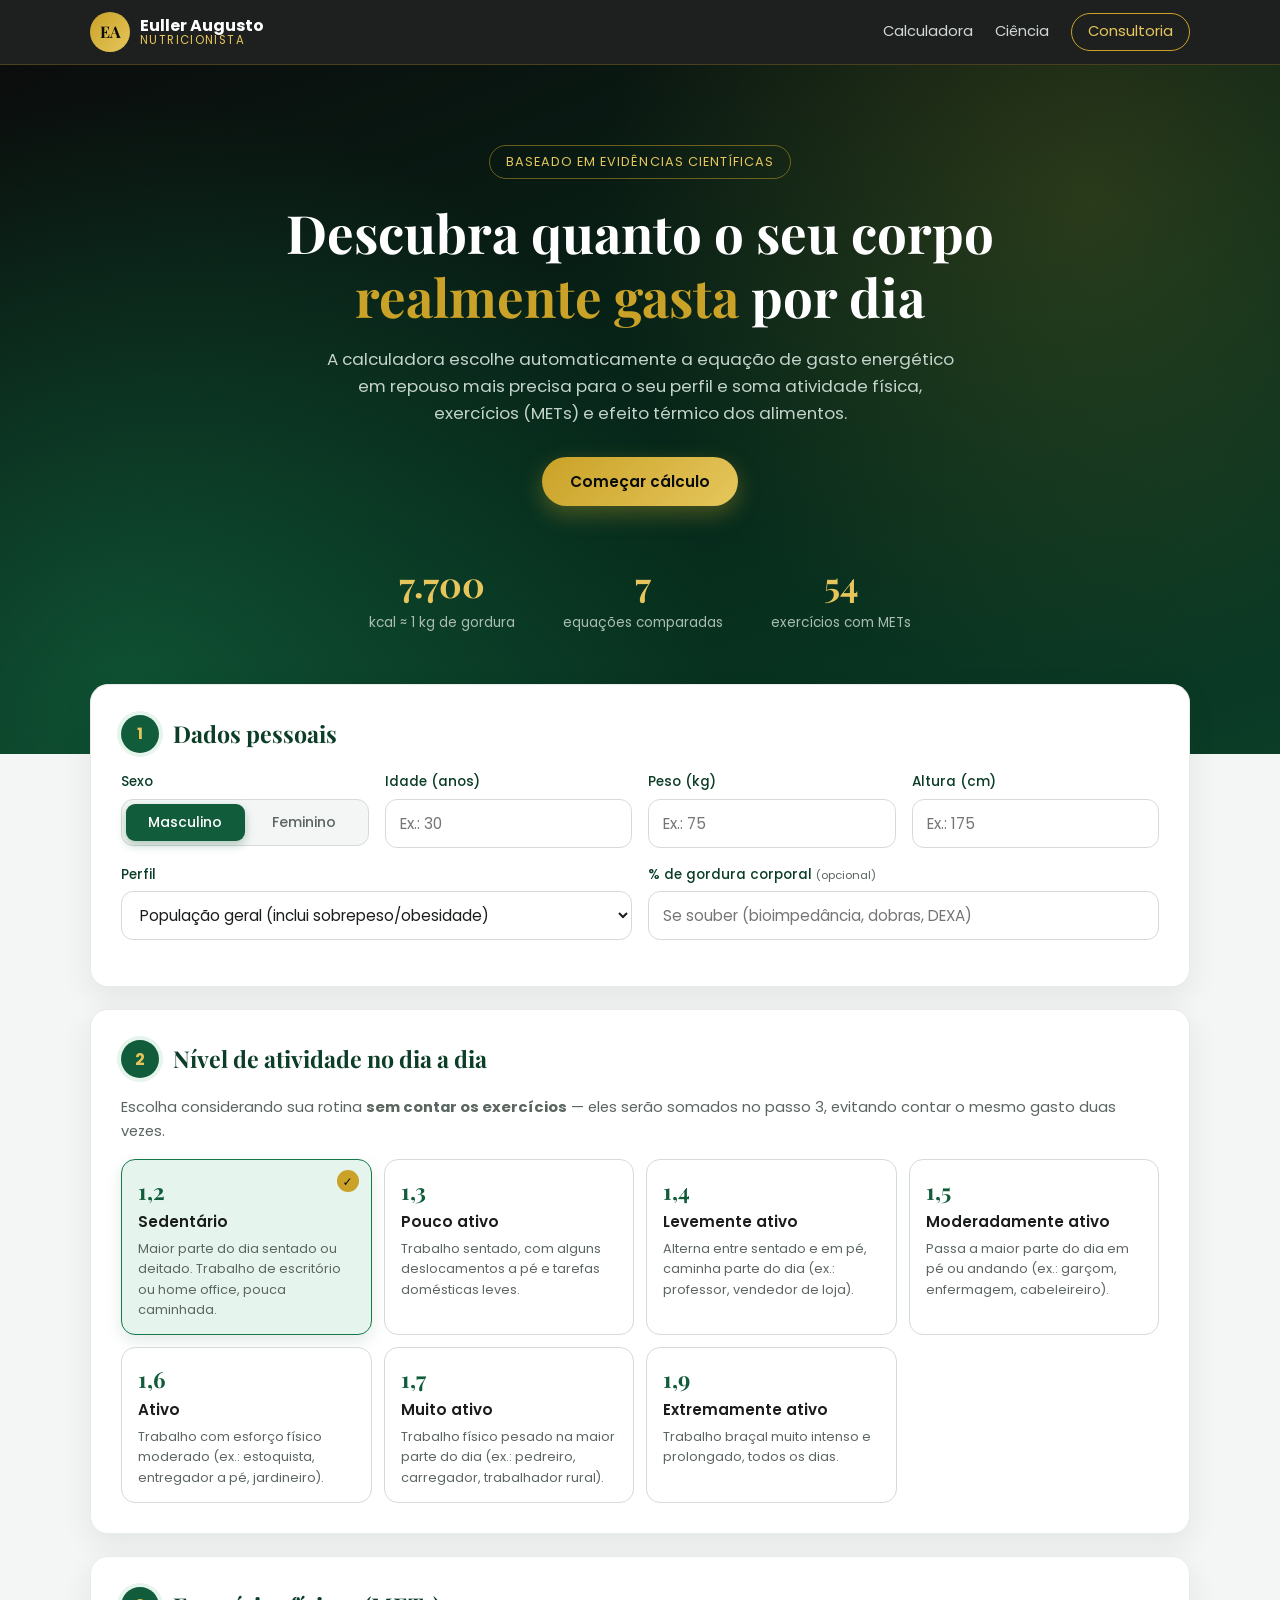
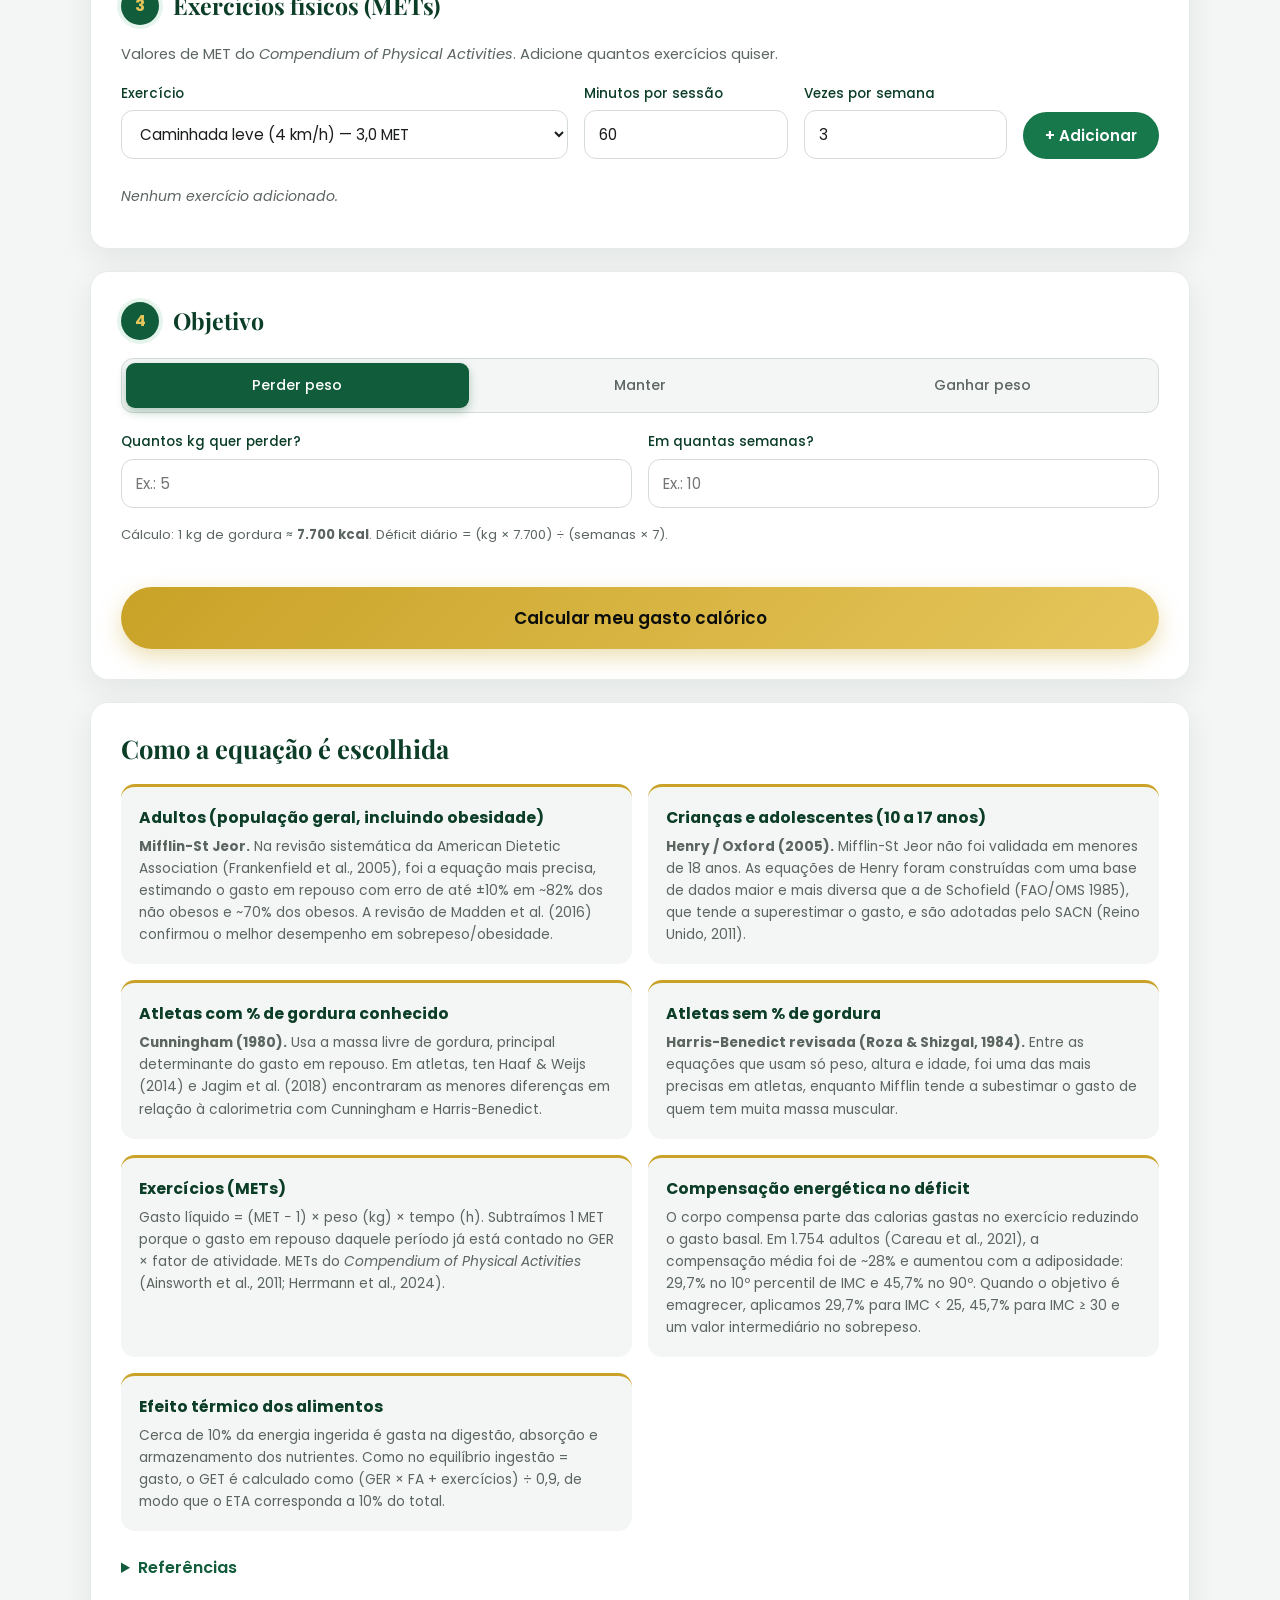
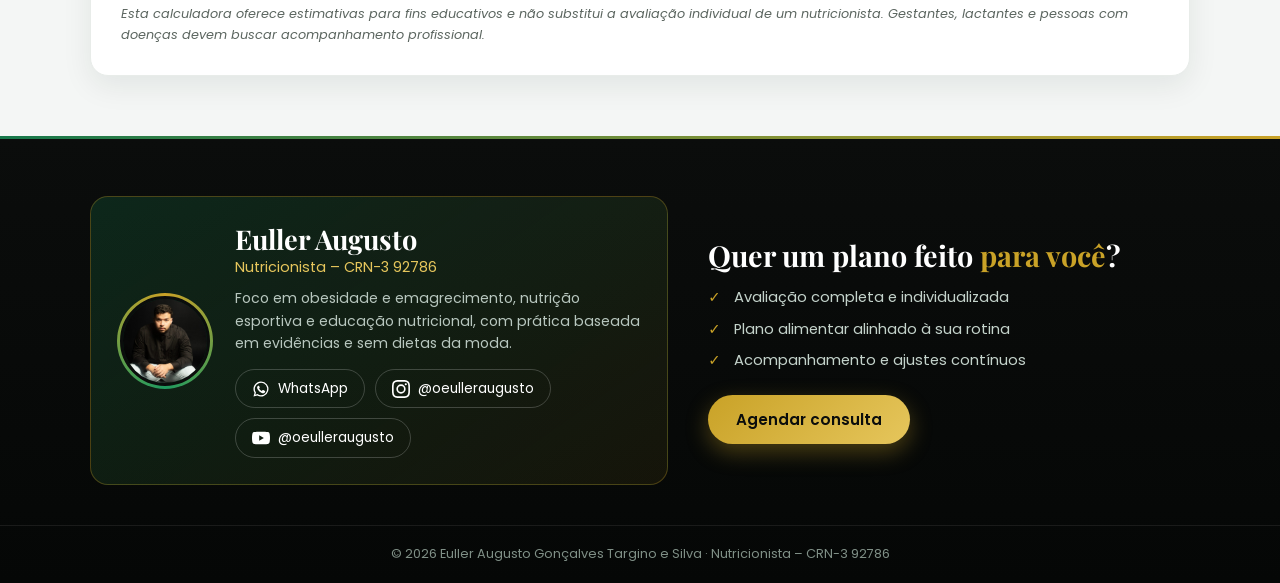
==== index.html @ 999ae3d1 "first commit" ====
<!DOCTYPE html>
<html lang="pt-BR">
<head>
  <meta charset="UTF-8">
  <meta name="viewport" content="width=device-width, initial-scale=1.0">
  <title>Calculadora de Gasto Calórico | Euller Augusto Nutricionista</title>
  <meta name="description" content="Calcule seu gasto energético com as equações mais indicadas pela ciência para o seu perfil. Por Euller Augusto, nutricionista.">
  <link rel="preconnect" href="https://fonts.googleapis.com">
  <link rel="preconnect" href="https://fonts.gstatic.com" crossorigin>
  <link href="https://fonts.googleapis.com/css2?family=Playfair+Display:wght@600;700&family=Poppins:wght@300;400;500;600;700&display=swap" rel="stylesheet">
  <link rel="stylesheet" href="style.css">
</head>
<body>

  <!-- ===== CABEÇALHO ===== -->
  <header class="topbar">
    <div class="container topbar-inner">
      <a href="#" class="brand">
        <span class="brand-mark">EA</span>
        <span class="brand-text">
          <strong data-pro="nome">Euller Augusto</strong>
          <small>Nutricionista</small>
        </span>
      </a>
      <nav class="nav">
        <a href="#calculadora">Calculadora</a>
        <a href="#ciencia">Ciência</a>
        <a href="#contato" class="nav-cta">Consultoria</a>
      </nav>
    </div>
  </header>

  <!-- ===== HERO ===== -->
  <section class="hero">
    <div class="container hero-inner">
      <span class="pill">Baseado em evidências científicas</span>
      <h1>Descubra quanto o seu corpo <span class="gold">realmente gasta</span> por dia</h1>
      <p>A calculadora escolhe automaticamente a equação de gasto energético em repouso mais precisa para o seu perfil e soma atividade física, exercícios (METs) e efeito térmico dos alimentos.</p>
      <a href="#calculadora" class="btn btn-gold">Começar cálculo</a>
      <div class="hero-stats">
        <div><strong class="count" data-to="7700">0</strong><span>kcal ≈ 1 kg de gordura</span></div>
        <div><strong class="count" data-to="6">0</strong><span>equações comparadas</span></div>
        <div><strong class="count" data-to="45">0</strong><span>exercícios com METs</span></div>
      </div>
    </div>
  </section>

  <main id="calculadora" class="container">

    <!-- ===== PASSO 1: DADOS ===== -->
    <section class="card step">
      <div class="step-head"><span class="step-num">1</span><h2>Dados pessoais</h2></div>
      <div class="grid grid-4">
        <div class="field">
          <label>Sexo</label>
          <div class="toggle" id="sexo">
            <button type="button" data-val="M" class="active">Masculino</button>
            <button type="button" data-val="F">Feminino</button>
          </div>
        </div>
        <div class="field">
          <label for="idade">Idade (anos)</label>
          <input type="number" id="idade" min="10" max="100" placeholder="Ex.: 30">
        </div>
        <div class="field">
          <label for="peso">Peso (kg)</label>
          <input type="number" id="peso" min="25" max="300" step="0.1" placeholder="Ex.: 75">
        </div>
        <div class="field">
          <label for="altura">Altura (cm)</label>
          <input type="number" id="altura" min="120" max="230" placeholder="Ex.: 175">
        </div>
      </div>
      <div class="grid grid-2">
        <div class="field">
          <label for="perfil">Perfil</label>
          <select id="perfil">
            <option value="geral">População geral (inclui sobrepeso/obesidade)</option>
            <option value="atleta">Atleta ou treino intenso regular (≥ 5x/semana)</option>
          </select>
        </div>
        <div class="field">
          <label for="gordura">% de gordura corporal <small>(opcional)</small></label>
          <input type="number" id="gordura" min="3" max="60" step="0.1" placeholder="Se souber (bioimpedância, dobras, DEXA)">
        </div>
      </div>
    </section>

    <!-- ===== PASSO 2: NÍVEL DE ATIVIDADE ===== -->
    <section class="card step">
      <div class="step-head"><span class="step-num">2</span><h2>Nível de atividade no dia a dia</h2></div>
      <p class="hint">Escolha considerando sua rotina <strong>sem contar os exercícios</strong> — eles serão somados no passo 3, evitando contar o mesmo gasto duas vezes.</p>
      <div class="fa-list" id="faList"></div>
    </section>

    <!-- ===== PASSO 3: EXERCÍCIOS ===== -->
    <section class="card step">
      <div class="step-head"><span class="step-num">3</span><h2>Exercícios físicos (METs)</h2></div>
      <p class="hint">Valores de MET do <em>Compendium of Physical Activities</em>. Adicione quantos exercícios quiser.</p>
      <div class="grid grid-ex">
        <div class="field">
          <label for="exercicio">Exercício</label>
          <select id="exercicio"></select>
        </div>
        <div class="field">
          <label for="minutos">Minutos por sessão</label>
          <input type="number" id="minutos" min="1" max="600" value="60">
        </div>
        <div class="field">
          <label for="frequencia">Vezes por semana</label>
          <input type="number" id="frequencia" min="1" max="14" value="3">
        </div>
        <div class="field field-btn">
          <button type="button" class="btn btn-green" id="addEx">+ Adicionar</button>
        </div>
      </div>
      <ul class="ex-list" id="exList"><li class="empty">Nenhum exercício adicionado.</li></ul>
    </section>

    <!-- ===== PASSO 4: OBJETIVO ===== -->
    <section class="card step">
      <div class="step-head"><span class="step-num">4</span><h2>Objetivo</h2></div>
      <div class="toggle toggle-wide" id="objetivo">
        <button type="button" data-val="perder" class="active">Perder peso</button>
        <button type="button" data-val="manter">Manter</button>
        <button type="button" data-val="ganhar">Ganhar peso</button>
      </div>
      <div class="grid grid-2" id="metaFields">
        <div class="field">
          <label for="kgMeta" id="kgMetaLabel">Quantos kg quer perder?</label>
          <input type="number" id="kgMeta" min="0.5" max="100" step="0.5" placeholder="Ex.: 5">
        </div>
        <div class="field">
          <label for="semanas">Em quantas semanas?</label>
          <input type="number" id="semanas" min="1" max="104" placeholder="Ex.: 10">
        </div>
      </div>
      <p class="hint small">Cálculo: 1 kg de gordura ≈ <strong>7.700 kcal</strong>. Déficit diário = (kg × 7.700) ÷ (semanas × 7).</p>
      <p class="error" id="erro"></p>
      <button type="button" class="btn btn-gold btn-big" id="calcular">Calcular meu gasto calórico</button>
    </section>

    <!-- ===== RESULTADOS ===== -->
    <section class="results hidden" id="resultados">
      <div class="result-hero card dark">
        <span class="label">Gasto Energético Total (GET)</span>
        <div class="big-number"><span class="count-result" id="rGET">0</span><small>kcal/dia</small></div>
        <div class="stack-bar" id="stackBar"></div>
        <div class="legend" id="legend"></div>
      </div>

      <div class="grid grid-4 result-cards">
        <div class="r-card"><span>Gasto em repouso (GER)</span><strong id="rGER">0</strong><small>kcal/dia</small></div>
        <div class="r-card"><span>Atividade diária</span><strong id="rFA">0</strong><small id="rFAinfo">kcal/dia</small></div>
        <div class="r-card"><span>Exercícios (média/dia)</span><strong id="rEX">0</strong><small id="rEXinfo">kcal/dia</small></div>
        <div class="r-card"><span>Efeito térmico (10%)</span><strong id="rETA">0</strong><small>kcal/dia</small></div>
      </div>

      <div class="card goal-card" id="goalCard">
        <div class="goal-main">
          <span class="label">Ingestão calórica recomendada</span>
          <div class="big-number green"><span id="rMeta">0</span><small>kcal/dia</small></div>
          <p id="rMetaTxt"></p>
        </div>
        <div class="goal-side">
          <div><span>Ajuste diário</span><strong id="rDef">0</strong></div>
          <div><span>Ritmo semanal</span><strong id="rRitmo">0</strong></div>
        </div>
        <ul class="alerts" id="alertas"></ul>
      </div>

      <div class="card">
        <h3>Equação escolhida para você</h3>
        <div class="eq-chosen" id="eqEscolhida"></div>
        <h4>Comparação entre equações</h4>
        <div class="table-wrap">
          <table class="eq-table">
            <thead><tr><th>Equação</th><th>Resultado</th><th>Indicação</th></tr></thead>
            <tbody id="eqTabela"></tbody>
          </table>
        </div>
      </div>

      <div class="promo-inline">
        <p>Números são o ponto de partida. Quer transformar isso em um <strong>plano alimentar individualizado</strong>?</p>
        <a href="#contato" class="btn btn-gold">Falar com o nutricionista</a>
      </div>
    </section>

    <!-- ===== CIÊNCIA ===== -->
    <section id="ciencia" class="card science">
      <h2>Como a equação é escolhida</h2>
      <div class="grid grid-2">
        <div class="sci-item">
          <h4>Adultos (população geral, incluindo obesidade)</h4>
          <p><strong>Mifflin-St Jeor.</strong> Na revisão sistemática da American Dietetic Association (Frankenfield et al., 2005), foi a equação mais precisa, estimando o gasto em repouso com erro de até ±10% em ~82% dos não obesos e ~70% dos obesos. A revisão de Madden et al. (2016) confirmou o melhor desempenho em sobrepeso/obesidade.</p>
        </div>
        <div class="sci-item">
          <h4>Crianças e adolescentes (10 a 17 anos)</h4>
          <p><strong>Henry / Oxford (2005).</strong> Mifflin-St Jeor não foi validada em menores de 18 anos. As equações de Henry foram construídas com uma base de dados maior e mais diversa que a de Schofield (FAO/OMS 1985), que tende a superestimar o gasto, e são adotadas pelo SACN (Reino Unido, 2011).</p>
        </div>
        <div class="sci-item">
          <h4>Atletas com % de gordura conhecido</h4>
          <p><strong>Cunningham (1980).</strong> Usa a massa livre de gordura, principal determinante do gasto em repouso. Em atletas, ten Haaf &amp; Weijs (2014) e Jagim et al. (2018) encontraram as menores diferenças em relação à calorimetria com Cunningham e Harris-Benedict.</p>
        </div>
        <div class="sci-item">
          <h4>Atletas sem % de gordura</h4>
          <p><strong>Harris-Benedict revisada (Roza &amp; Shizgal, 1984).</strong> Entre as equações que usam só peso, altura e idade, foi uma das mais precisas em atletas, enquanto Mifflin tende a subestimar o gasto de quem tem muita massa muscular.</p>
        </div>
        <div class="sci-item">
          <h4>Exercícios (METs)</h4>
          <p>Gasto líquido = (MET − 1) × peso (kg) × tempo (h). Subtraímos 1 MET porque o gasto em repouso daquele período já está contado no GER × fator de atividade. METs do <em>Compendium of Physical Activities</em> (Ainsworth et al., 2011; Herrmann et al., 2024).</p>
        </div>
        <div class="sci-item">
          <h4>Compensação energética no déficit</h4>
          <p>O corpo compensa parte das calorias gastas no exercício reduzindo o gasto basal. Em 1.754 adultos (Careau et al., 2021), a compensação média foi de ~28% e aumentou com a adiposidade: 29,7% no 10º percentil de IMC e 45,7% no 90º. Quando o objetivo é emagrecer, aplicamos 29,7% para IMC &lt; 25, 45,7% para IMC ≥ 30 e um valor intermediário no sobrepeso.</p>
        </div>
        <div class="sci-item">
          <h4>Efeito térmico dos alimentos</h4>
          <p>Cerca de 10% da energia ingerida é gasta na digestão, absorção e armazenamento dos nutrientes. Como no equilíbrio ingestão = gasto, o GET é calculado como (GER × FA + exercícios) ÷ 0,9, de modo que o ETA corresponda a 10% do total.</p>
        </div>
      </div>
      <details class="refs">
        <summary>Referências</summary>
        <ol>
          <li>Mifflin MD, St Jeor ST, et al. A new predictive equation for resting energy expenditure in healthy individuals. <em>Am J Clin Nutr</em>. 1990;51(2):241-7.</li>
          <li>Frankenfield D, Roth-Yousey L, Compher C. Comparison of predictive equations for resting metabolic rate in healthy nonobese and obese adults: a systematic review. <em>J Am Diet Assoc</em>. 2005;105(5):775-89.</li>
          <li>Madden AM, Mulrooney HM, Shah S. Estimation of energy expenditure using prediction equations in overweight and obese adults: a systematic review. <em>J Hum Nutr Diet</em>. 2016;29(4):458-76.</li>
          <li>Roza AM, Shizgal HM. The Harris Benedict equation reevaluated. <em>Am J Clin Nutr</em>. 1984;40(1):168-82.</li>
          <li>Henry CJK. Basal metabolic rate studies in humans: measurement and development of new equations. <em>Public Health Nutr</em>. 2005;8(7A):1133-52.</li>
          <li>Cunningham JJ. A reanalysis of the factors influencing basal metabolic rate in normal adults. <em>Am J Clin Nutr</em>. 1980;33(11):2372-4.</li>
          <li>ten Haaf T, Weijs PJM. Resting energy expenditure prediction in recreational athletes of 18–35 years. <em>PLoS One</em>. 2014;9(10):e108460.</li>
          <li>Jagim AR, et al. The accuracy of resting metabolic rate prediction equations in athletes. <em>J Strength Cond Res</em>. 2018;32(7):1875-81.</li>
          <li>Ainsworth BE, et al. 2011 Compendium of Physical Activities. <em>Med Sci Sports Exerc</em>. 2011;43(8):1575-81.</li>
          <li>Herrmann SD, et al. 2024 Adult Compendium of Physical Activities. <em>J Sport Health Sci</em>. 2024;13(1):6-12.</li>
          <li>FAO/WHO/UNU. Human energy requirements. Food and Nutrition Technical Report Series 1. Roma, 2004.</li>
          <li>Careau V, Halsey LG, Pontzer H, et al. Energy compensation and adiposity in humans. <em>Curr Biol</em>. 2021;31(20):4659-66.</li>
          <li>Hall KD. What is the required energy deficit per unit weight loss? <em>Int J Obes</em>. 2008;32(3):573-6.</li>
        </ol>
      </details>
      <p class="disclaimer">Esta calculadora oferece estimativas para fins educativos e não substitui a avaliação individual de um nutricionista. Gestantes, lactantes e pessoas com doenças devem buscar acompanhamento profissional.</p>
    </section>
  </main>

  <!-- ===== RODAPÉ / PROMOÇÃO ===== -->
  <footer id="contato" class="footer">
    <div class="container footer-inner">
      <div class="pro-card" id="proCard">
        <div class="pro-avatar"><img src="img/euller-principal.jpg" alt="Euller Augusto, nutricionista" width="960" height="1200"></div>
        <div class="pro-info">
          <h3 data-pro="nome">Euller Augusto</h3>
          <p class="pro-role">Nutricionista<span class="crn-wrap"> – <span data-pro="crn"></span></span></p>
          <p class="pro-bio">Foco em obesidade e emagrecimento, nutrição esportiva e educação nutricional, com prática baseada em evidências e sem dietas da moda.</p>
          <div class="socials">
            <a id="lnkWhatsapp" href="#" target="_blank" rel="noopener" class="social" aria-label="WhatsApp">
              <svg viewBox="0 0 24 24"><path d="M12 2a10 10 0 00-8.6 15.1L2 22l5-1.3A10 10 0 1012 2zm0 18.2a8.2 8.2 0 01-4.2-1.2l-.3-.2-3 .8.8-2.9-.2-.3A8.2 8.2 0 1112 20.2zm4.5-6.1c-.2-.1-1.5-.7-1.7-.8-.2-.1-.4-.1-.6.1l-.8 1c-.1.2-.3.2-.5.1a6.7 6.7 0 01-3.3-2.9c-.3-.4.3-.4.7-1.3.1-.2 0-.3 0-.4l-.8-1.8c-.2-.5-.4-.4-.6-.4h-.5a1 1 0 00-.7.3 3 3 0 00-.9 2.2 5.2 5.2 0 001.1 2.7 11.8 11.8 0 004.5 4c1.7.7 2.3.8 3.2.6a2.7 2.7 0 001.8-1.2 2.2 2.2 0 00.1-1.2c0-.1-.2-.2-.5-.3z"/></svg>
              <span>WhatsApp</span>
            </a>
            <a id="lnkInstagram" href="#" target="_blank" rel="noopener" class="social" aria-label="Instagram">
              <svg viewBox="0 0 24 24"><path d="M12 2.2c3.2 0 3.6 0 4.8.1 3.3.1 4.8 1.7 4.9 4.9.1 1.3.1 1.6.1 4.8s0 3.6-.1 4.8c-.1 3.2-1.7 4.8-4.9 4.9-1.3.1-1.6.1-4.8.1s-3.6 0-4.8-.1c-3.3-.1-4.8-1.7-4.9-4.9C2.2 15.6 2.2 15.2 2.2 12s0-3.6.1-4.8C2.4 3.9 3.9 2.4 7.2 2.3c1.2-.1 1.6-.1 4.8-.1zM12 0C8.7 0 8.3 0 7.1.1 2.7.3.3 2.7.1 7.1 0 8.3 0 8.7 0 12s0 3.7.1 4.9c.2 4.4 2.6 6.8 7 7 1.2.1 1.6.1 4.9.1s3.7 0 4.9-.1c4.4-.2 6.8-2.6 7-7 .1-1.2.1-1.6.1-4.9s0-3.7-.1-4.9c-.2-4.4-2.6-6.8-7-7C15.7 0 15.3 0 12 0zm0 5.8a6.2 6.2 0 100 12.4 6.2 6.2 0 000-12.4zM12 16a4 4 0 110-8 4 4 0 010 8zm6.4-11.8a1.4 1.4 0 100 2.9 1.4 1.4 0 000-2.9z"/></svg>
              <span data-pro="instagram">@seuinstagram</span>
            </a>
            <a id="lnkYoutube" href="#" target="_blank" rel="noopener" class="social" aria-label="YouTube">
              <svg viewBox="0 0 24 24"><path d="M23.5 6.2a3 3 0 00-2.1-2.1C19.5 3.6 12 3.6 12 3.6s-7.5 0-9.4.5A3 3 0 00.5 6.2 31.4 31.4 0 000 12a31.4 31.4 0 00.5 5.8 3 3 0 002.1 2.1c1.9.5 9.4.5 9.4.5s7.5 0 9.4-.5a3 3 0 002.1-2.1A31.4 31.4 0 0024 12a31.4 31.4 0 00-.5-5.8zM9.6 15.6V8.4l6.2 3.6-6.2 3.6z"/></svg>
              <span data-pro="youtubeNome">YouTube</span>
            </a>
          </div>
        </div>
      </div>
      <div class="footer-cta">
        <h3>Quer um plano feito <span class="gold">para você</span>?</h3>
        <ul class="benefits">
          <li>Avaliação completa e individualizada</li>
          <li>Plano alimentar alinhado à sua rotina</li>
          <li>Acompanhamento e ajustes contínuos</li>
        </ul>
        <a id="lnkCta" href="#" target="_blank" rel="noopener" class="btn btn-gold">Agendar consulta</a>
      </div>
    </div>
    <div class="footer-bottom">
      <p>© <span id="ano"></span> <span data-pro="nomeCompleto">Euller Augusto Gonçalves Targino e Silva</span> · Nutricionista<span class="crn-wrap"> – <span data-pro="crn"></span></span></p>
    </div>
  </footer>

  <a id="floatBtn" class="float-btn" href="#contato" aria-label="Fale com o nutricionista">
    <img class="float-icon" src="img/euller-principal.jpg" alt=""><span class="float-text">Fale com o Euller</span>
  </a>

  <script src="script.js"></script>
</body>
</html>
---- style.css ----
/* ============ PALETA ============ */
:root {
  --green-900: #06281a;
  --green-800: #0b3d27;
  --green-700: #115c3a;
  --green-600: #17784b;
  --green-500: #1f9a5f;
  --green-100: #e5f4ec;
  --gold: #c9a227;
  --gold-light: #e6c65c;
  --black: #0b0d0c;
  --gray-900: #1a1d1b;
  --gray-600: #5c6660;
  --gray-300: #d5dbd7;
  --gray-100: #f4f6f5;
  --white: #ffffff;
  --danger: #b3261e;
  --warn: #a86b00;
  --radius: 18px;
  --shadow: 0 10px 30px rgba(6, 40, 26, .08);
}

* { box-sizing: border-box; margin: 0; padding: 0; }
html { scroll-behavior: smooth; }
body {
  font-family: 'Poppins', system-ui, sans-serif;
  background: var(--gray-100);
  color: var(--gray-900);
  line-height: 1.6;
  -webkit-font-smoothing: antialiased;
}
h1, h2, h3 { font-family: 'Playfair Display', Georgia, serif; line-height: 1.2; }
a { color: inherit; }
.container { width: min(1100px, 100% - 32px); margin-inline: auto; }
.gold { color: var(--gold); }
.hidden { display: none !important; }

/* ============ TOPBAR ============ */
.topbar {
  position: sticky; top: 0; z-index: 50;
  background: rgba(11, 13, 12, .92);
  backdrop-filter: blur(10px);
  border-bottom: 1px solid rgba(201, 162, 39, .25);
}
.topbar-inner { display: flex; align-items: center; justify-content: space-between; padding: 12px 0; }
.brand { display: flex; align-items: center; gap: 10px; text-decoration: none; color: var(--white); }
.brand-mark {
  width: 40px; height: 40px; border-radius: 50%;
  display: grid; place-items: center;
  font-family: 'Playfair Display', serif; font-weight: 700;
  background: linear-gradient(135deg, var(--gold), var(--gold-light));
  color: var(--black);
}
.brand-text { display: flex; flex-direction: column; line-height: 1.1; }
.brand-text small { color: var(--gold-light); font-size: .72rem; letter-spacing: .12em; text-transform: uppercase; }
.nav { display: flex; gap: 22px; align-items: center; }
.nav a { color: #cfd8d3; text-decoration: none; font-size: .92rem; transition: color .2s; }
.nav a:hover { color: var(--gold-light); }
.nav-cta { border: 1px solid var(--gold); padding: 6px 16px; border-radius: 999px; color: var(--gold-light) !important; }
.nav-cta:hover { background: var(--gold); color: var(--black) !important; }

/* ============ HERO ============ */
.hero {
  background:
    radial-gradient(circle at 85% 20%, rgba(201,162,39,.18), transparent 40%),
    radial-gradient(circle at 10% 90%, rgba(31,154,95,.35), transparent 45%),
    linear-gradient(160deg, var(--black) 0%, var(--green-900) 55%, var(--green-800) 100%);
  color: var(--white);
  padding: 80px 0 120px;
  text-align: center;
}
.hero-inner { max-width: 820px; }
.pill {
  display: inline-block; padding: 6px 16px; border-radius: 999px;
  border: 1px solid rgba(201,162,39,.5); color: var(--gold-light);
  font-size: .8rem; letter-spacing: .08em; text-transform: uppercase;
}
.hero h1 { font-size: clamp(2rem, 5vw, 3.3rem); margin: 22px 0 18px; }
.hero p { color: #c4d3cb; font-size: 1.05rem; max-width: 640px; margin: 0 auto 30px; }
.hero-stats { display: flex; justify-content: center; gap: 48px; margin-top: 50px; flex-wrap: wrap; }
.hero-stats div { display: flex; flex-direction: column; }
.hero-stats strong { font-size: 2.2rem; color: var(--gold-light); font-family: 'Playfair Display', serif; }
.hero-stats span { font-size: .85rem; color: #a9bdb2; }

/* ============ BOTÕES ============ */
.btn {
  display: inline-block; border: none; cursor: pointer;
  padding: 13px 28px; border-radius: 999px;
  font: 600 .95rem 'Poppins', sans-serif; text-decoration: none;
  transition: transform .2s, box-shadow .2s, background .2s;
}
.btn:hover { transform: translateY(-2px); }
.btn-gold { background: linear-gradient(135deg, var(--gold), var(--gold-light)); color: var(--black); box-shadow: 0 8px 22px rgba(201,162,39,.35); }
.btn-gold:hover { box-shadow: 0 12px 28px rgba(201,162,39,.5); }
.btn-green { background: var(--green-600); color: var(--white); }
.btn-green:hover { background: var(--green-700); }
.btn-big { width: 100%; padding: 18px; font-size: 1.05rem; margin-top: 10px; }

/* ============ CARDS / PASSOS ============ */
main { margin-top: -70px; position: relative; display: flex; flex-direction: column; gap: 22px; padding-bottom: 60px; }
.card {
  background: var(--white); border-radius: var(--radius);
  padding: 30px; box-shadow: var(--shadow);
  border: 1px solid #e8ece9;
}
.step-head { display: flex; align-items: center; gap: 14px; margin-bottom: 18px; }
.step-head h2 { font-size: 1.45rem; color: var(--green-800); }
.step-num {
  width: 38px; height: 38px; border-radius: 50%; flex-shrink: 0;
  display: grid; place-items: center; font-weight: 700;
  background: var(--green-700); color: var(--gold-light);
  box-shadow: 0 0 0 4px var(--green-100);
}
.hint { color: var(--gray-600); font-size: .92rem; margin-bottom: 16px; }
.hint.small { font-size: .82rem; margin-top: 4px; }

.grid { display: grid; gap: 16px; margin-bottom: 16px; }
.grid-2 { grid-template-columns: repeat(2, 1fr); }
.grid-4 { grid-template-columns: repeat(4, 1fr); }
.grid-ex { grid-template-columns: 2.2fr 1fr 1fr auto; align-items: end; }

.field { display: flex; flex-direction: column; gap: 6px; }
.field label { font-size: .85rem; font-weight: 500; color: var(--green-800); }
.field label small { color: var(--gray-600); font-weight: 400; }
input, select {
  width: 100%; padding: 12px 14px; border-radius: 12px;
  border: 1.5px solid var(--gray-300); background: var(--white);
  font: 400 .95rem 'Poppins', sans-serif; color: var(--gray-900);
  transition: border-color .2s, box-shadow .2s;
}
input:focus, select:focus { outline: none; border-color: var(--green-500); box-shadow: 0 0 0 4px rgba(31,154,95,.15); }
.field-btn .btn { padding: 12px 22px; white-space: nowrap; }

.toggle { display: flex; background: var(--gray-100); border-radius: 12px; padding: 4px; border: 1.5px solid var(--gray-300); }
.toggle button {
  flex: 1; border: none; background: transparent; padding: 8px 6px; border-radius: 9px;
  font: 500 .88rem 'Poppins', sans-serif; color: var(--gray-600); cursor: pointer; transition: all .2s;
}
.toggle button.active { background: var(--green-700); color: var(--white); box-shadow: 0 4px 10px rgba(17,92,58,.3); }
.toggle-wide { margin-bottom: 18px; }
.toggle-wide button { padding: 12px; }

/* ============ FATOR DE ATIVIDADE ============ */
.fa-list { display: grid; grid-template-columns: repeat(auto-fill, minmax(240px, 1fr)); gap: 12px; }
.fa-item {
  border: 1.5px solid var(--gray-300); border-radius: 14px; padding: 14px 16px;
  cursor: pointer; transition: all .2s; position: relative; background: var(--white);
}
.fa-item:hover { border-color: var(--green-500); transform: translateY(-2px); }
.fa-item.active { border-color: var(--green-600); background: var(--green-100); box-shadow: 0 6px 16px rgba(17,92,58,.12); }
.fa-item.active::after {
  content: '✓'; position: absolute; top: 10px; right: 12px;
  width: 22px; height: 22px; border-radius: 50%; background: var(--gold);
  color: var(--black); font-size: .75rem; font-weight: 700; display: grid; place-items: center;
}
.fa-val { font-size: 1.4rem; font-weight: 700; color: var(--green-700); font-family: 'Playfair Display', serif; }
.fa-name { font-weight: 600; font-size: .95rem; display: block; }
.fa-desc { font-size: .8rem; color: var(--gray-600); margin-top: 4px; }

/* ============ EXERCÍCIOS ============ */
.ex-list { list-style: none; display: flex; flex-direction: column; gap: 8px; }
.ex-list .empty { color: var(--gray-600); font-size: .88rem; font-style: italic; padding: 10px 0; }
.ex-item {
  display: flex; align-items: center; justify-content: space-between; gap: 12px;
  padding: 12px 16px; border-radius: 12px; background: var(--gray-100);
  border-left: 4px solid var(--gold); animation: slideIn .3s ease;
}
.ex-item .ex-name { font-weight: 600; font-size: .92rem; }
.ex-item .ex-meta { font-size: .8rem; color: var(--gray-600); }
.ex-item .ex-kcal { font-weight: 700; color: var(--green-700); white-space: nowrap; }
.ex-remove {
  border: none; background: transparent; color: var(--danger); font-size: 1.2rem;
  cursor: pointer; width: 30px; height: 30px; border-radius: 50%; transition: background .2s;
}
.ex-remove:hover { background: #fbe6e5; }
@keyframes slideIn { from { opacity: 0; transform: translateX(-10px); } to { opacity: 1; transform: none; } }

.error { color: var(--danger); font-size: .88rem; min-height: 1.2em; }

/* ============ RESULTADOS ============ */
.results { display: flex; flex-direction: column; gap: 22px; animation: fadeUp .6s ease; }
@keyframes fadeUp { from { opacity: 0; transform: translateY(20px); } to { opacity: 1; transform: none; } }
.card.dark {
  background: linear-gradient(150deg, var(--black), var(--green-900) 60%, var(--green-800));
  color: var(--white); border: 1px solid rgba(201,162,39,.35); text-align: center;
}
.label { font-size: .8rem; letter-spacing: .12em; text-transform: uppercase; color: var(--gold-light); }
.big-number { font-family: 'Playfair Display', serif; font-size: clamp(3rem, 9vw, 5rem); font-weight: 700; line-height: 1.1; margin: 8px 0 20px; }
.big-number small { font-family: 'Poppins', sans-serif; font-size: 1rem; font-weight: 400; margin-left: 8px; opacity: .8; }
.big-number.green { color: var(--green-700); font-size: clamp(2.6rem, 7vw, 4rem); margin-bottom: 8px; }

.stack-bar { display: flex; height: 16px; border-radius: 999px; overflow: hidden; background: rgba(255,255,255,.08); }
.stack-bar div { width: 0; transition: width 1.4s cubic-bezier(.2,.8,.2,1); }
.legend { display: flex; flex-wrap: wrap; justify-content: center; gap: 18px; margin-top: 14px; font-size: .82rem; color: #c4d3cb; }
.legend span { display: inline-flex; align-items: center; gap: 6px; }
.legend i { width: 10px; height: 10px; border-radius: 3px; display: inline-block; }

.result-cards { margin: 0; }
.r-card {
  background: var(--white); border-radius: 16px; padding: 20px; box-shadow: var(--shadow);
  display: flex; flex-direction: column; border-top: 4px solid var(--green-600);
  transition: transform .2s;
}
.r-card:hover { transform: translateY(-4px); }
.r-card:nth-child(2) { border-top-color: var(--green-500); }
.r-card:nth-child(3) { border-top-color: var(--gold); }
.r-card:nth-child(4) { border-top-color: var(--black); }
.r-card span { font-size: .82rem; color: var(--gray-600); }
.r-card strong { font-size: 2rem; font-family: 'Playfair Display', serif; color: var(--green-800); }
.r-card small { font-size: .78rem; color: var(--gray-600); }

.goal-card { display: grid; grid-template-columns: 1fr auto; gap: 20px; border: 2px solid var(--gold); }
.goal-main p { color: var(--gray-600); font-size: .92rem; }
.goal-side { display: flex; flex-direction: column; gap: 12px; justify-content: center; }
.goal-side div { background: var(--gray-100); padding: 12px 20px; border-radius: 12px; min-width: 190px; }
.goal-side span { font-size: .78rem; color: var(--gray-600); display: block; }
.goal-side strong { font-size: 1.25rem; color: var(--green-800); }
.alerts { grid-column: 1 / -1; list-style: none; display: flex; flex-direction: column; gap: 8px; }
.alerts li { padding: 10px 14px; border-radius: 10px; font-size: .86rem; }
.alerts li.warn { background: #fff5dd; color: var(--warn); border-left: 4px solid var(--gold); }
.alerts li.danger { background: #fbe6e5; color: var(--danger); border-left: 4px solid var(--danger); }
.alerts li.ok { background: var(--green-100); color: var(--green-700); border-left: 4px solid var(--green-600); }

.card h3 { color: var(--green-800); font-size: 1.35rem; margin-bottom: 12px; }
.card h4 { color: var(--green-800); margin: 22px 0 10px; font-size: 1rem; }
.eq-chosen { background: var(--green-100); border-radius: 14px; padding: 18px; border-left: 5px solid var(--green-600); }
.eq-chosen .eq-name { font-weight: 700; font-size: 1.1rem; color: var(--green-800); }
.eq-chosen .eq-formula { font-family: Consolas, monospace; font-size: .85rem; background: var(--white); padding: 8px 12px; border-radius: 8px; margin: 8px 0; display: inline-block; }
.eq-chosen p { font-size: .9rem; color: var(--gray-900); }
.table-wrap { overflow-x: auto; }
.eq-table { width: 100%; border-collapse: collapse; font-size: .88rem; }
.eq-table th { text-align: left; padding: 10px; background: var(--black); color: var(--gold-light); font-weight: 500; }
.eq-table th:first-child { border-radius: 10px 0 0 0; }
.eq-table th:last-child { border-radius: 0 10px 0 0; }
.eq-table td { padding: 10px; border-bottom: 1px solid var(--gray-300); }
.eq-table tr.chosen td { background: var(--green-100); font-weight: 600; }
.eq-table tr.chosen td:first-child::before { content: '★ '; color: var(--gold); }
.eq-table tr.na td { color: #9aa49e; }

.promo-inline {
  display: flex; align-items: center; justify-content: space-between; gap: 18px; flex-wrap: wrap;
  padding: 20px 26px; border-radius: var(--radius);
  background: linear-gradient(120deg, var(--green-800), var(--green-700)); color: var(--white);
}
.promo-inline p { max-width: 620px; }
.promo-inline strong { color: var(--gold-light); }

/* ============ CIÊNCIA ============ */
.science h2 { color: var(--green-800); margin-bottom: 20px; font-size: 1.6rem; }
.sci-item { padding: 18px; border-radius: 14px; background: var(--gray-100); border-top: 3px solid var(--gold); }
.sci-item h4 { margin: 0 0 6px; color: var(--green-800); font-size: .98rem; }
.sci-item p { font-size: .86rem; color: var(--gray-600); }
.refs { margin-top: 10px; }
.refs summary { cursor: pointer; font-weight: 600; color: var(--green-700); padding: 8px 0; }
.refs ol { padding-left: 22px; font-size: .8rem; color: var(--gray-600); display: flex; flex-direction: column; gap: 4px; }
.disclaimer { margin-top: 16px; font-size: .8rem; color: var(--gray-600); font-style: italic; }

/* ============ RODAPÉ ============ */
.footer {
  background: linear-gradient(180deg, var(--black), #050706);
  color: var(--white); padding-top: 60px; position: relative; overflow: hidden;
}
.footer::before {
  content: ''; position: absolute; inset: 0 0 auto 0; height: 3px;
  background: linear-gradient(90deg, var(--green-600), var(--gold), var(--green-600));
  background-size: 200% 100%; animation: shine 6s linear infinite;
}
@keyframes shine { to { background-position: 200% 0; } }
.footer-inner { display: grid; grid-template-columns: 1.2fr 1fr; gap: 40px; align-items: center; padding-bottom: 40px; }
.pro-card {
  display: flex; gap: 22px; align-items: center;
  padding: 26px; border-radius: var(--radius);
  background: linear-gradient(145deg, rgba(23,120,75,.25), rgba(201,162,39,.08));
  border: 1px solid rgba(201,162,39,.3);
  transition: transform .15s ease-out, box-shadow .3s;
  transform-style: preserve-3d;
}
.pro-card:hover { box-shadow: 0 20px 50px rgba(201,162,39,.15); }
.pro-avatar {
  width: 96px; height: 96px; border-radius: 50%; flex-shrink: 0;
  padding: 3px; background: conic-gradient(var(--gold), var(--green-500), var(--gold));
  animation: spin 8s linear infinite;
}
.pro-avatar img {
  width: 100%; height: 100%; border-radius: 50%; display: block;
  object-fit: cover; object-position: center 12%;
  border: 3px solid var(--black); background: var(--green-900);
  animation: spin 8s linear infinite reverse;
}
@keyframes spin { to { transform: rotate(360deg); } }
.pro-info h3 { font-size: 1.7rem; }
.pro-role { color: var(--gold-light); font-size: .9rem; margin-bottom: 8px; }
.pro-bio { color: #b8c7bf; font-size: .88rem; margin-bottom: 14px; }
.socials { display: flex; gap: 10px; flex-wrap: wrap; }
.social {
  display: inline-flex; align-items: center; gap: 8px; text-decoration: none;
  padding: 8px 16px; border-radius: 999px; font-size: .85rem;
  border: 1px solid rgba(255,255,255,.2); transition: all .25s;
}
.social svg { width: 18px; height: 18px; fill: currentColor; }
.social:hover { background: var(--gold); color: var(--black); border-color: var(--gold); transform: translateY(-3px); }
.footer-cta h3 { font-size: 1.8rem; margin-bottom: 14px; }
.benefits { list-style: none; margin-bottom: 22px; display: flex; flex-direction: column; gap: 8px; }
.benefits li { color: #c4d3cb; font-size: .92rem; padding-left: 26px; position: relative; }
.benefits li::before { content: '✓'; position: absolute; left: 0; color: var(--gold); font-weight: 700; }
.footer-bottom { border-top: 1px solid rgba(255,255,255,.08); padding: 18px 0; text-align: center; font-size: .8rem; color: #7f8f86; }

/* Botão flutuante */
.float-btn {
  position: fixed; right: 20px; bottom: 20px; z-index: 60;
  display: flex; align-items: center; gap: 8px; text-decoration: none;
  background: var(--green-700); color: var(--white);
  border: 2px solid var(--gold); border-radius: 999px; padding: 10px;
  box-shadow: 0 10px 25px rgba(0,0,0,.25);
  transition: all .3s; opacity: 0; transform: translateY(20px); pointer-events: none;
}
.float-btn.show { opacity: 1; transform: none; pointer-events: auto; }
.float-icon { width: 40px; height: 40px; border-radius: 50%; object-fit: cover; object-position: center 12%; display: block; }
.float-btn { padding: 4px; }
.float-text { max-width: 0; overflow: hidden; white-space: nowrap; transition: max-width .35s; font-size: .88rem; font-weight: 500; }
.float-btn:hover .float-text { max-width: 160px; padding-right: 6px; }

/* Animação de entrada ao rolar */
.reveal { opacity: 0; transform: translateY(24px); transition: opacity .6s, transform .6s; }
.reveal.visible { opacity: 1; transform: none; }

/* ============ RESPONSIVO ============ */
@media (max-width: 900px) {
  .grid-4 { grid-template-columns: repeat(2, 1fr); }
  .grid-ex { grid-template-columns: 1fr 1fr; }
  .grid-ex .field:first-child { grid-column: 1 / -1; }
  .footer-inner { grid-template-columns: 1fr; }
  .goal-card { grid-template-columns: 1fr; }
}
@media (max-width: 600px) {
  .nav a:not(.nav-cta) { display: none; }
  .grid-2, .grid-4 { grid-template-columns: 1fr; }
  .grid-ex { grid-template-columns: 1fr 1fr; }
  .field-btn { grid-column: 1 / -1; }
  .field-btn .btn { width: 100%; }
  .card { padding: 22px 18px; }
  .hero { padding: 60px 0 110px; }
  .hero-stats { gap: 26px; }
  .pro-card { flex-direction: column; text-align: center; }
  .socials { justify-content: center; }
  .result-cards { grid-template-columns: 1fr 1fr; }
  .r-card strong { font-size: 1.6rem; }
}
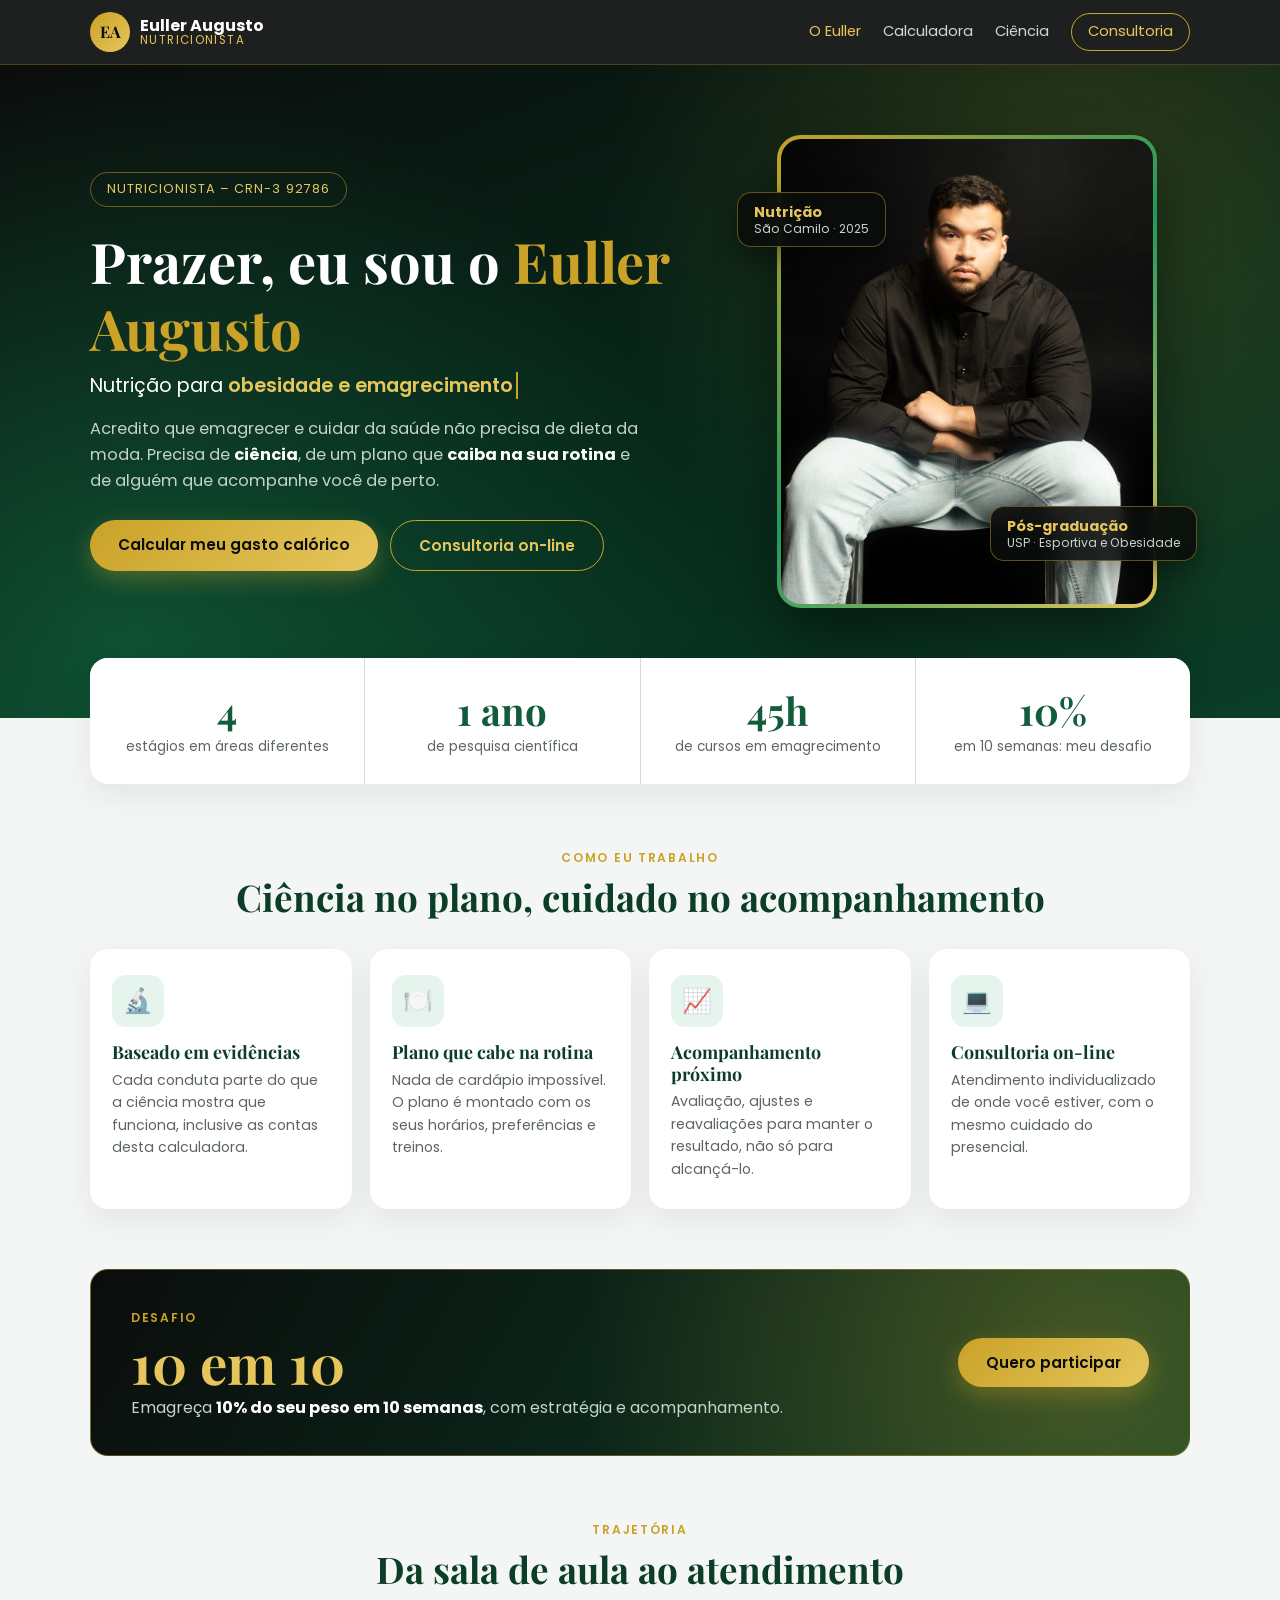
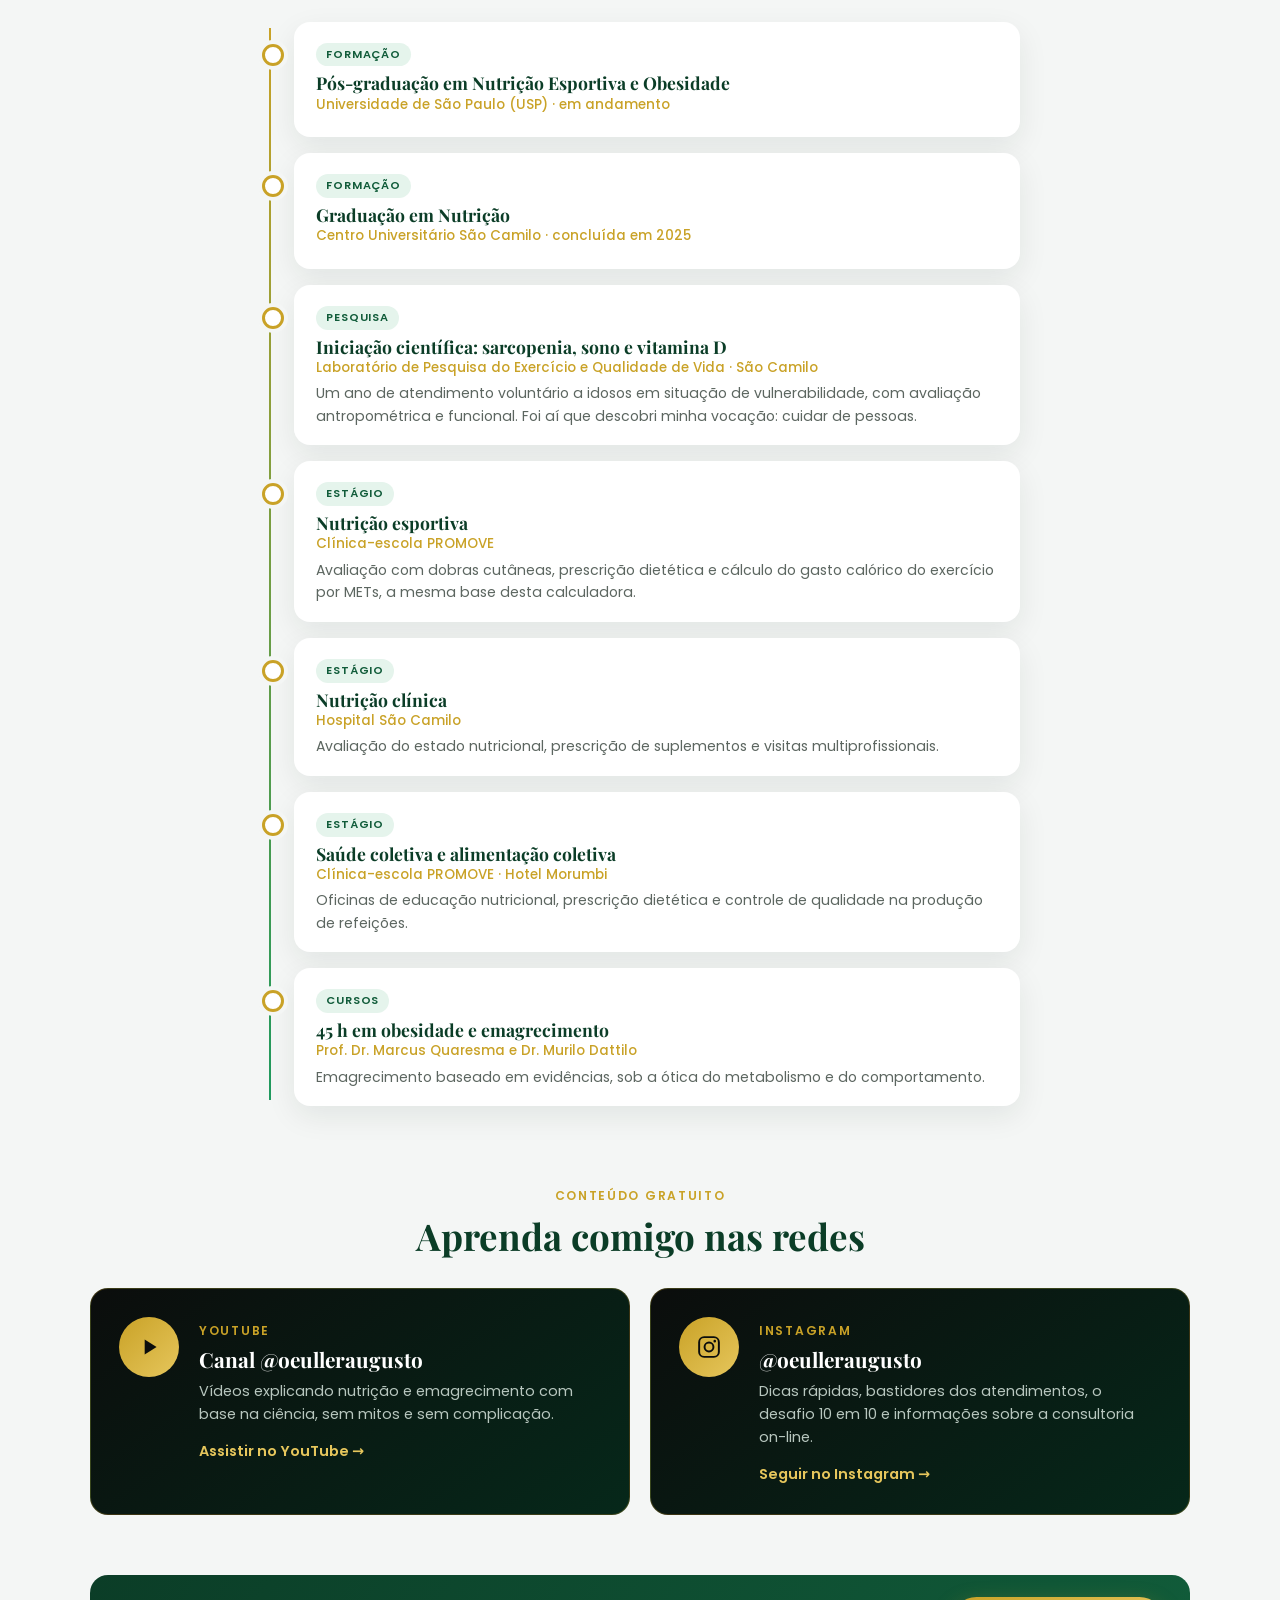
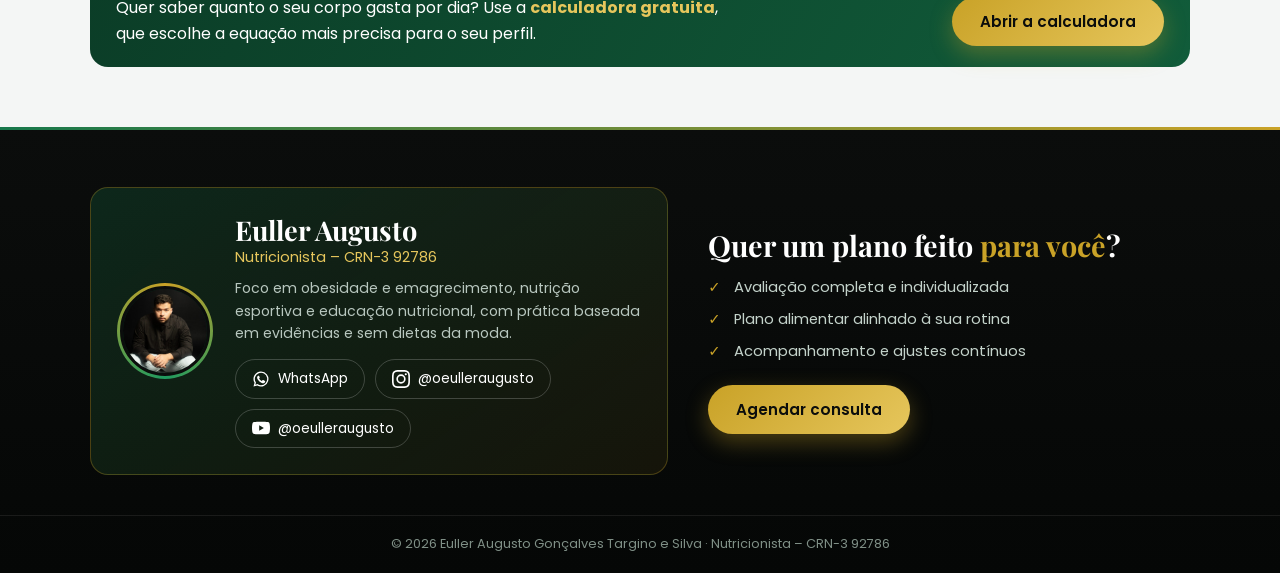
==== commit 07101490: "2" ====
--- a/index.html
+++ b/index.html
@@ -3,8 +3,8 @@
 <head>
   <meta charset="UTF-8">
   <meta name="viewport" content="width=device-width, initial-scale=1.0">
-  <title>Calculadora de Gasto Calórico | Euller Augusto Nutricionista</title>
-  <meta name="description" content="Calcule seu gasto energético com as equações mais indicadas pela ciência para o seu perfil. Por Euller Augusto, nutricionista.">
+  <title>Euller Augusto | Nutricionista</title>
+  <meta name="description" content="Conheça Euller Augusto, nutricionista com foco em obesidade, emagrecimento e nutrição esportiva baseados em evidências.">
   <link rel="preconnect" href="https://fonts.googleapis.com">
   <link rel="preconnect" href="https://fonts.gstatic.com" crossorigin>
   <link href="https://fonts.googleapis.com/css2?family=Playfair+Display:wght@600;700&family=Poppins:wght@300;400;500;600;700&display=swap" rel="stylesheet">
@@ -15,7 +15,7 @@
   <!-- ===== CABEÇALHO ===== -->
   <header class="topbar">
     <div class="container topbar-inner">
-      <a href="#" class="brand">
+      <a href="./" class="brand">
         <span class="brand-mark">EA</span>
         <span class="brand-text">
           <strong data-pro="nome">Euller Augusto</strong>
@@ -23,222 +23,175 @@
         </span>
       </a>
       <nav class="nav">
-        <a href="#calculadora">Calculadora</a>
-        <a href="#ciencia">Ciência</a>
+        <a href="./" class="active">O Euller</a>
+        <a href="calculadora/">Calculadora</a>
+        <a href="calculadora/#ciencia">Ciência</a>
         <a href="#contato" class="nav-cta">Consultoria</a>
       </nav>
     </div>
   </header>
 
-  <!-- ===== HERO ===== -->
-  <section class="hero">
-    <div class="container hero-inner">
-      <span class="pill">Baseado em evidências científicas</span>
-      <h1>Descubra quanto o seu corpo <span class="gold">realmente gasta</span> por dia</h1>
-      <p>A calculadora escolhe automaticamente a equação de gasto energético em repouso mais precisa para o seu perfil e soma atividade física, exercícios (METs) e efeito térmico dos alimentos.</p>
-      <a href="#calculadora" class="btn btn-gold">Começar cálculo</a>
-      <div class="hero-stats">
-        <div><strong class="count" data-to="7700">0</strong><span>kcal ≈ 1 kg de gordura</span></div>
-        <div><strong class="count" data-to="6">0</strong><span>equações comparadas</span></div>
-        <div><strong class="count" data-to="45">0</strong><span>exercícios com METs</span></div>
+  <!-- ===== APRESENTAÇÃO ===== -->
+  <section class="hero hero-sobre">
+    <div class="container sobre-grid">
+      <div class="sobre-texto">
+        <span class="pill">Nutricionista<span class="crn-wrap"> – <span data-pro="crn"></span></span></span>
+        <h1>Prazer, eu sou o <span class="gold">Euller Augusto</span></h1>
+        <p class="digitando-linha">Nutrição para <span class="digitando" data-frases="obesidade e emagrecimento|nutrição esportiva|educação nutricional|resultados que se sustentam"></span></p>
+        <p>Acredito que emagrecer e cuidar da saúde não precisa de dieta da moda. Precisa de <strong>ciência</strong>, de um plano que <strong>caiba na sua rotina</strong> e de alguém que acompanhe você de perto.</p>
+        <div class="hero-botoes">
+          <a href="calculadora/#calculadora" class="btn btn-gold">Calcular meu gasto calórico</a>
+          <a href="#contato" class="btn btn-outline">Consultoria on-line</a>
+        </div>
+      </div>
+      <div class="sobre-foto" data-reveal>
+        <div class="foto-moldura" id="fotoMoldura">
+          <img src="img/euller-sobre.jpg" alt="Euller Augusto, nutricionista, sentado de braços cruzados" width="960" height="1200">
+        </div>
+        <div class="foto-selo selo-a"><strong>Nutrição</strong><span>São Camilo · 2025</span></div>
+        <div class="foto-selo selo-b"><strong>Pós-graduação</strong><span>USP · Esportiva e Obesidade</span></div>
       </div>
     </div>
   </section>
 
-  <main id="calculadora" class="container">
-
-    <!-- ===== PASSO 1: DADOS ===== -->
-    <section class="card step">
-      <div class="step-head"><span class="step-num">1</span><h2>Dados pessoais</h2></div>
-      <div class="grid grid-4">
-        <div class="field">
-          <label>Sexo</label>
-          <div class="toggle" id="sexo">
-            <button type="button" data-val="M" class="active">Masculino</button>
-            <button type="button" data-val="F">Feminino</button>
+  <main class="sobre-main">
+
+    <!-- Números -->
+    <div class="container">
+      <div class="numeros">
+        <div data-reveal><strong class="count" data-to="4">0</strong><span>estágios em áreas diferentes</span></div>
+        <div data-reveal><strong class="count" data-to="1" data-sufixo=" ano">0</strong><span>de pesquisa científica</span></div>
+        <div data-reveal><strong class="count" data-to="45" data-sufixo="h">0</strong><span>de cursos em emagrecimento</span></div>
+        <div data-reveal><strong class="count" data-to="10" data-sufixo="%">0</strong><span>em 10 semanas: meu desafio</span></div>
+      </div>
+    </div>
+
+    <!-- Como eu trabalho -->
+    <section class="container bloco">
+      <div class="bloco-head" data-reveal>
+        <span class="rotulo">Como eu trabalho</span>
+        <h2>Ciência no plano, cuidado no acompanhamento</h2>
+      </div>
+      <div class="pilares">
+        <div class="pilar" data-reveal>
+          <span class="pilar-icone">🔬</span>
+          <h3>Baseado em evidências</h3>
+          <p>Cada conduta parte do que a ciência mostra que funciona, inclusive as contas desta calculadora.</p>
+        </div>
+        <div class="pilar" data-reveal>
+          <span class="pilar-icone">🍽️</span>
+          <h3>Plano que cabe na rotina</h3>
+          <p>Nada de cardápio impossível. O plano é montado com os seus horários, preferências e treinos.</p>
+        </div>
+        <div class="pilar" data-reveal>
+          <span class="pilar-icone">📈</span>
+          <h3>Acompanhamento próximo</h3>
+          <p>Avaliação, ajustes e reavaliações para manter o resultado, não só para alcançá-lo.</p>
+        </div>
+        <div class="pilar" data-reveal>
+          <span class="pilar-icone">💻</span>
+          <h3>Consultoria on-line</h3>
+          <p>Atendimento individualizado de onde você estiver, com o mesmo cuidado do presencial.</p>
+        </div>
+      </div>
+    </section>
+
+    <!-- Desafio -->
+    <section class="container">
+      <div class="desafio" data-reveal>
+        <div>
+          <span class="rotulo">Desafio</span>
+          <h2>10 em 10</h2>
+          <p>Emagreça <strong>10% do seu peso em 10 semanas</strong>, com estratégia e acompanhamento.</p>
+        </div>
+        <a id="lnkDesafio" href="https://www.instagram.com/oeulleraugusto/" target="_blank" rel="noopener" class="btn btn-gold">Quero participar</a>
+      </div>
+    </section>
+
+    <!-- Trajetória -->
+    <section class="container bloco">
+      <div class="bloco-head" data-reveal>
+        <span class="rotulo">Trajetória</span>
+        <h2>Da sala de aula ao atendimento</h2>
+      </div>
+      <ol class="timeline">
+        <li data-reveal>
+          <span class="tl-tag">Formação</span>
+          <h3>Pós-graduação em Nutrição Esportiva e Obesidade</h3>
+          <p class="tl-local">Universidade de São Paulo (USP) · em andamento</p>
+        </li>
+        <li data-reveal>
+          <span class="tl-tag">Formação</span>
+          <h3>Graduação em Nutrição</h3>
+          <p class="tl-local">Centro Universitário São Camilo · concluída em 2025</p>
+        </li>
+        <li data-reveal>
+          <span class="tl-tag">Pesquisa</span>
+          <h3>Iniciação científica: sarcopenia, sono e vitamina D</h3>
+          <p class="tl-local">Laboratório de Pesquisa do Exercício e Qualidade de Vida · São Camilo</p>
+          <p>Um ano de atendimento voluntário a idosos em situação de vulnerabilidade, com avaliação antropométrica e funcional. Foi aí que descobri minha vocação: cuidar de pessoas.</p>
+        </li>
+        <li data-reveal>
+          <span class="tl-tag">Estágio</span>
+          <h3>Nutrição esportiva</h3>
+          <p class="tl-local">Clínica-escola PROMOVE</p>
+          <p>Avaliação com dobras cutâneas, prescrição dietética e cálculo do gasto calórico do exercício por METs, a mesma base desta calculadora.</p>
+        </li>
+        <li data-reveal>
+          <span class="tl-tag">Estágio</span>
+          <h3>Nutrição clínica</h3>
+          <p class="tl-local">Hospital São Camilo</p>
+          <p>Avaliação do estado nutricional, prescrição de suplementos e visitas multiprofissionais.</p>
+        </li>
+        <li data-reveal>
+          <span class="tl-tag">Estágio</span>
+          <h3>Saúde coletiva e alimentação coletiva</h3>
+          <p class="tl-local">Clínica-escola PROMOVE · Hotel Morumbi</p>
+          <p>Oficinas de educação nutricional, prescrição dietética e controle de qualidade na produção de refeições.</p>
+        </li>
+        <li data-reveal>
+          <span class="tl-tag">Cursos</span>
+          <h3>45 h em obesidade e emagrecimento</h3>
+          <p class="tl-local">Prof. Dr. Marcus Quaresma e Dr. Murilo Dattilo</p>
+          <p>Emagrecimento baseado em evidências, sob a ótica do metabolismo e do comportamento.</p>
+        </li>
+      </ol>
+    </section>
+
+    <!-- Conteúdo -->
+    <section class="container bloco">
+      <div class="bloco-head" data-reveal>
+        <span class="rotulo">Conteúdo gratuito</span>
+        <h2>Aprenda comigo nas redes</h2>
+      </div>
+      <div class="redes-grid">
+        <a class="rede-card rede-yt" href="https://www.youtube.com/@oeulleraugusto" target="_blank" rel="noopener" data-reveal>
+          <span class="rede-play"><svg viewBox="0 0 24 24"><path d="M8 5v14l11-7z"/></svg></span>
+          <div>
+            <span class="rotulo">YouTube</span>
+            <h3>Canal @oeulleraugusto</h3>
+            <p>Vídeos explicando nutrição e emagrecimento com base na ciência, sem mitos e sem complicação.</p>
+            <span class="rede-link">Assistir no YouTube →</span>
           </div>
-        </div>
-        <div class="field">
-          <label for="idade">Idade (anos)</label>
-          <input type="number" id="idade" min="10" max="100" placeholder="Ex.: 30">
-        </div>
-        <div class="field">
-          <label for="peso">Peso (kg)</label>
-          <input type="number" id="peso" min="25" max="300" step="0.1" placeholder="Ex.: 75">
-        </div>
-        <div class="field">
-          <label for="altura">Altura (cm)</label>
-          <input type="number" id="altura" min="120" max="230" placeholder="Ex.: 175">
-        </div>
-      </div>
-      <div class="grid grid-2">
-        <div class="field">
-          <label for="perfil">Perfil</label>
-          <select id="perfil">
-            <option value="geral">População geral (inclui sobrepeso/obesidade)</option>
-            <option value="atleta">Atleta ou treino intenso regular (≥ 5x/semana)</option>
-          </select>
-        </div>
-        <div class="field">
-          <label for="gordura">% de gordura corporal <small>(opcional)</small></label>
-          <input type="number" id="gordura" min="3" max="60" step="0.1" placeholder="Se souber (bioimpedância, dobras, DEXA)">
-        </div>
-      </div>
-    </section>
-
-    <!-- ===== PASSO 2: NÍVEL DE ATIVIDADE ===== -->
-    <section class="card step">
-      <div class="step-head"><span class="step-num">2</span><h2>Nível de atividade no dia a dia</h2></div>
-      <p class="hint">Escolha considerando sua rotina <strong>sem contar os exercícios</strong> — eles serão somados no passo 3, evitando contar o mesmo gasto duas vezes.</p>
-      <div class="fa-list" id="faList"></div>
-    </section>
-
-    <!-- ===== PASSO 3: EXERCÍCIOS ===== -->
-    <section class="card step">
-      <div class="step-head"><span class="step-num">3</span><h2>Exercícios físicos (METs)</h2></div>
-      <p class="hint">Valores de MET do <em>Compendium of Physical Activities</em>. Adicione quantos exercícios quiser.</p>
-      <div class="grid grid-ex">
-        <div class="field">
-          <label for="exercicio">Exercício</label>
-          <select id="exercicio"></select>
-        </div>
-        <div class="field">
-          <label for="minutos">Minutos por sessão</label>
-          <input type="number" id="minutos" min="1" max="600" value="60">
-        </div>
-        <div class="field">
-          <label for="frequencia">Vezes por semana</label>
-          <input type="number" id="frequencia" min="1" max="14" value="3">
-        </div>
-        <div class="field field-btn">
-          <button type="button" class="btn btn-green" id="addEx">+ Adicionar</button>
-        </div>
-      </div>
-      <ul class="ex-list" id="exList"><li class="empty">Nenhum exercício adicionado.</li></ul>
-    </section>
-
-    <!-- ===== PASSO 4: OBJETIVO ===== -->
-    <section class="card step">
-      <div class="step-head"><span class="step-num">4</span><h2>Objetivo</h2></div>
-      <div class="toggle toggle-wide" id="objetivo">
-        <button type="button" data-val="perder" class="active">Perder peso</button>
-        <button type="button" data-val="manter">Manter</button>
-        <button type="button" data-val="ganhar">Ganhar peso</button>
-      </div>
-      <div class="grid grid-2" id="metaFields">
-        <div class="field">
-          <label for="kgMeta" id="kgMetaLabel">Quantos kg quer perder?</label>
-          <input type="number" id="kgMeta" min="0.5" max="100" step="0.5" placeholder="Ex.: 5">
-        </div>
-        <div class="field">
-          <label for="semanas">Em quantas semanas?</label>
-          <input type="number" id="semanas" min="1" max="104" placeholder="Ex.: 10">
-        </div>
-      </div>
-      <p class="hint small">Cálculo: 1 kg de gordura ≈ <strong>7.700 kcal</strong>. Déficit diário = (kg × 7.700) ÷ (semanas × 7).</p>
-      <p class="error" id="erro"></p>
-      <button type="button" class="btn btn-gold btn-big" id="calcular">Calcular meu gasto calórico</button>
-    </section>
-
-    <!-- ===== RESULTADOS ===== -->
-    <section class="results hidden" id="resultados">
-      <div class="result-hero card dark">
-        <span class="label">Gasto Energético Total (GET)</span>
-        <div class="big-number"><span class="count-result" id="rGET">0</span><small>kcal/dia</small></div>
-        <div class="stack-bar" id="stackBar"></div>
-        <div class="legend" id="legend"></div>
-      </div>
-
-      <div class="grid grid-4 result-cards">
-        <div class="r-card"><span>Gasto em repouso (GER)</span><strong id="rGER">0</strong><small>kcal/dia</small></div>
-        <div class="r-card"><span>Atividade diária</span><strong id="rFA">0</strong><small id="rFAinfo">kcal/dia</small></div>
-        <div class="r-card"><span>Exercícios (média/dia)</span><strong id="rEX">0</strong><small id="rEXinfo">kcal/dia</small></div>
-        <div class="r-card"><span>Efeito térmico (10%)</span><strong id="rETA">0</strong><small>kcal/dia</small></div>
-      </div>
-
-      <div class="card goal-card" id="goalCard">
-        <div class="goal-main">
-          <span class="label">Ingestão calórica recomendada</span>
-          <div class="big-number green"><span id="rMeta">0</span><small>kcal/dia</small></div>
-          <p id="rMetaTxt"></p>
-        </div>
-        <div class="goal-side">
-          <div><span>Ajuste diário</span><strong id="rDef">0</strong></div>
-          <div><span>Ritmo semanal</span><strong id="rRitmo">0</strong></div>
-        </div>
-        <ul class="alerts" id="alertas"></ul>
-      </div>
-
-      <div class="card">
-        <h3>Equação escolhida para você</h3>
-        <div class="eq-chosen" id="eqEscolhida"></div>
-        <h4>Comparação entre equações</h4>
-        <div class="table-wrap">
-          <table class="eq-table">
-            <thead><tr><th>Equação</th><th>Resultado</th><th>Indicação</th></tr></thead>
-            <tbody id="eqTabela"></tbody>
-          </table>
-        </div>
-      </div>
-
-      <div class="promo-inline">
-        <p>Números são o ponto de partida. Quer transformar isso em um <strong>plano alimentar individualizado</strong>?</p>
-        <a href="#contato" class="btn btn-gold">Falar com o nutricionista</a>
-      </div>
-    </section>
-
-    <!-- ===== CIÊNCIA ===== -->
-    <section id="ciencia" class="card science">
-      <h2>Como a equação é escolhida</h2>
-      <div class="grid grid-2">
-        <div class="sci-item">
-          <h4>Adultos (população geral, incluindo obesidade)</h4>
-          <p><strong>Mifflin-St Jeor.</strong> Na revisão sistemática da American Dietetic Association (Frankenfield et al., 2005), foi a equação mais precisa, estimando o gasto em repouso com erro de até ±10% em ~82% dos não obesos e ~70% dos obesos. A revisão de Madden et al. (2016) confirmou o melhor desempenho em sobrepeso/obesidade.</p>
-        </div>
-        <div class="sci-item">
-          <h4>Crianças e adolescentes (10 a 17 anos)</h4>
-          <p><strong>Henry / Oxford (2005).</strong> Mifflin-St Jeor não foi validada em menores de 18 anos. As equações de Henry foram construídas com uma base de dados maior e mais diversa que a de Schofield (FAO/OMS 1985), que tende a superestimar o gasto, e são adotadas pelo SACN (Reino Unido, 2011).</p>
-        </div>
-        <div class="sci-item">
-          <h4>Atletas com % de gordura conhecido</h4>
-          <p><strong>Cunningham (1980).</strong> Usa a massa livre de gordura, principal determinante do gasto em repouso. Em atletas, ten Haaf &amp; Weijs (2014) e Jagim et al. (2018) encontraram as menores diferenças em relação à calorimetria com Cunningham e Harris-Benedict.</p>
-        </div>
-        <div class="sci-item">
-          <h4>Atletas sem % de gordura</h4>
-          <p><strong>Harris-Benedict revisada (Roza &amp; Shizgal, 1984).</strong> Entre as equações que usam só peso, altura e idade, foi uma das mais precisas em atletas, enquanto Mifflin tende a subestimar o gasto de quem tem muita massa muscular.</p>
-        </div>
-        <div class="sci-item">
-          <h4>Exercícios (METs)</h4>
-          <p>Gasto líquido = (MET − 1) × peso (kg) × tempo (h). Subtraímos 1 MET porque o gasto em repouso daquele período já está contado no GER × fator de atividade. METs do <em>Compendium of Physical Activities</em> (Ainsworth et al., 2011; Herrmann et al., 2024).</p>
-        </div>
-        <div class="sci-item">
-          <h4>Compensação energética no déficit</h4>
-          <p>O corpo compensa parte das calorias gastas no exercício reduzindo o gasto basal. Em 1.754 adultos (Careau et al., 2021), a compensação média foi de ~28% e aumentou com a adiposidade: 29,7% no 10º percentil de IMC e 45,7% no 90º. Quando o objetivo é emagrecer, aplicamos 29,7% para IMC &lt; 25, 45,7% para IMC ≥ 30 e um valor intermediário no sobrepeso.</p>
-        </div>
-        <div class="sci-item">
-          <h4>Efeito térmico dos alimentos</h4>
-          <p>Cerca de 10% da energia ingerida é gasta na digestão, absorção e armazenamento dos nutrientes. Como no equilíbrio ingestão = gasto, o GET é calculado como (GER × FA + exercícios) ÷ 0,9, de modo que o ETA corresponda a 10% do total.</p>
-        </div>
-      </div>
-      <details class="refs">
-        <summary>Referências</summary>
-        <ol>
-          <li>Mifflin MD, St Jeor ST, et al. A new predictive equation for resting energy expenditure in healthy individuals. <em>Am J Clin Nutr</em>. 1990;51(2):241-7.</li>
-          <li>Frankenfield D, Roth-Yousey L, Compher C. Comparison of predictive equations for resting metabolic rate in healthy nonobese and obese adults: a systematic review. <em>J Am Diet Assoc</em>. 2005;105(5):775-89.</li>
-          <li>Madden AM, Mulrooney HM, Shah S. Estimation of energy expenditure using prediction equations in overweight and obese adults: a systematic review. <em>J Hum Nutr Diet</em>. 2016;29(4):458-76.</li>
-          <li>Roza AM, Shizgal HM. The Harris Benedict equation reevaluated. <em>Am J Clin Nutr</em>. 1984;40(1):168-82.</li>
-          <li>Henry CJK. Basal metabolic rate studies in humans: measurement and development of new equations. <em>Public Health Nutr</em>. 2005;8(7A):1133-52.</li>
-          <li>Cunningham JJ. A reanalysis of the factors influencing basal metabolic rate in normal adults. <em>Am J Clin Nutr</em>. 1980;33(11):2372-4.</li>
-          <li>ten Haaf T, Weijs PJM. Resting energy expenditure prediction in recreational athletes of 18–35 years. <em>PLoS One</em>. 2014;9(10):e108460.</li>
-          <li>Jagim AR, et al. The accuracy of resting metabolic rate prediction equations in athletes. <em>J Strength Cond Res</em>. 2018;32(7):1875-81.</li>
-          <li>Ainsworth BE, et al. 2011 Compendium of Physical Activities. <em>Med Sci Sports Exerc</em>. 2011;43(8):1575-81.</li>
-          <li>Herrmann SD, et al. 2024 Adult Compendium of Physical Activities. <em>J Sport Health Sci</em>. 2024;13(1):6-12.</li>
-          <li>FAO/WHO/UNU. Human energy requirements. Food and Nutrition Technical Report Series 1. Roma, 2004.</li>
-          <li>Careau V, Halsey LG, Pontzer H, et al. Energy compensation and adiposity in humans. <em>Curr Biol</em>. 2021;31(20):4659-66.</li>
-          <li>Hall KD. What is the required energy deficit per unit weight loss? <em>Int J Obes</em>. 2008;32(3):573-6.</li>
-        </ol>
-      </details>
-      <p class="disclaimer">Esta calculadora oferece estimativas para fins educativos e não substitui a avaliação individual de um nutricionista. Gestantes, lactantes e pessoas com doenças devem buscar acompanhamento profissional.</p>
+        </a>
+        <a class="rede-card rede-ig" href="https://www.instagram.com/oeulleraugusto/" target="_blank" rel="noopener" data-reveal>
+          <span class="rede-play"><svg viewBox="0 0 24 24"><path d="M12 7a5 5 0 100 10 5 5 0 000-10zm0 8.2a3.2 3.2 0 110-6.4 3.2 3.2 0 010 6.4zM17.3 5.4a1.2 1.2 0 100 2.4 1.2 1.2 0 000-2.4zM7.5 2h9A5.5 5.5 0 0122 7.5v9a5.5 5.5 0 01-5.5 5.5h-9A5.5 5.5 0 012 16.5v-9A5.5 5.5 0 017.5 2zm0 1.8a3.7 3.7 0 00-3.7 3.7v9a3.7 3.7 0 003.7 3.7h9a3.7 3.7 0 003.7-3.7v-9a3.7 3.7 0 00-3.7-3.7h-9z"/></svg></span>
+          <div>
+            <span class="rotulo">Instagram</span>
+            <h3>@oeulleraugusto</h3>
+            <p>Dicas rápidas, bastidores dos atendimentos, o desafio 10 em 10 e informações sobre a consultoria on-line.</p>
+            <span class="rede-link">Seguir no Instagram →</span>
+          </div>
+        </a>
+      </div>
+    </section>
+
+    <!-- Chamada para a calculadora -->
+    <section class="container">
+      <div class="promo-inline" data-reveal>
+        <p>Quer saber quanto o seu corpo gasta por dia? Use a <strong>calculadora gratuita</strong>, que escolhe a equação mais precisa para o seu perfil.</p>
+        <a href="calculadora/#calculadora" class="btn btn-gold">Abrir a calculadora</a>
+      </div>
     </section>
   </main>
 
--- a/style.css
+++ b/style.css
@@ -346,3 +346,133 @@
   .result-cards { grid-template-columns: 1fr 1fr; }
   .r-card strong { font-size: 1.6rem; }
 }
+
+/* ============ PÁGINA SOBRE ============ */
+.nav a.active { color: var(--gold-light); }
+.btn-outline { border: 1.5px solid var(--gold); color: var(--gold-light); background: transparent; }
+.btn-outline:hover { background: var(--gold); color: var(--black); }
+
+.hero-sobre { text-align: left; padding: 70px 0 110px; }
+.sobre-grid { display: grid; grid-template-columns: 1.15fr .85fr; gap: 50px; align-items: center; }
+.sobre-texto h1 { font-size: clamp(2.2rem, 5vw, 3.5rem); margin: 20px 0 10px; }
+.sobre-texto > p { color: #c4d3cb; font-size: 1.02rem; margin: 0 0 14px; max-width: 560px; }
+.sobre-texto strong { color: var(--white); }
+.digitando-linha { font-size: 1.2rem !important; color: var(--white) !important; min-height: 1.6em; }
+.digitando { color: var(--gold-light); font-weight: 600; border-right: 2px solid var(--gold); padding-right: 3px; animation: cursor .8s steps(1) infinite; }
+@keyframes cursor { 50% { border-color: transparent; } }
+.hero-botoes { display: flex; gap: 12px; flex-wrap: wrap; margin-top: 26px; }
+
+.sobre-foto { position: relative; max-width: 380px; justify-self: center; width: 100%; }
+.foto-moldura {
+  border-radius: 24px; overflow: hidden; padding: 4px;
+  background: linear-gradient(140deg, var(--gold), var(--green-500) 50%, var(--gold-light));
+  box-shadow: 0 30px 60px rgba(0,0,0,.45);
+  transition: transform .15s ease-out;
+}
+.foto-moldura img { width: 100%; height: auto; display: block; border-radius: 20px; }
+.foto-selo {
+  position: absolute; display: flex; flex-direction: column; line-height: 1.25;
+  background: rgba(11,13,12,.88); backdrop-filter: blur(8px);
+  border: 1px solid rgba(201,162,39,.45); border-radius: 14px; padding: 10px 16px;
+  box-shadow: 0 10px 25px rgba(0,0,0,.35); animation: flutuar 4s ease-in-out infinite;
+}
+.foto-selo strong { color: var(--gold-light); font-size: .9rem; }
+.foto-selo span { color: #c4d3cb; font-size: .76rem; }
+.selo-a { top: 12%; left: -40px; }
+.selo-b { bottom: 10%; right: -40px; animation-delay: -2s; }
+@keyframes flutuar { 50% { transform: translateY(-8px); } }
+
+.sobre-main { margin-top: -60px; gap: 60px; }
+.numeros {
+  display: grid; grid-template-columns: repeat(4, 1fr); gap: 1px;
+  background: var(--gray-300); border-radius: var(--radius); overflow: hidden; box-shadow: var(--shadow);
+}
+.numeros div { background: var(--white); padding: 26px 18px; text-align: center; display: flex; flex-direction: column; }
+.numeros strong { font: 700 2.4rem 'Playfair Display', serif; color: var(--green-700); }
+.numeros span { font-size: .84rem; color: var(--gray-600); }
+
+.bloco-head { text-align: center; margin-bottom: 30px; }
+.bloco-head h2 { font-size: clamp(1.7rem, 4vw, 2.3rem); color: var(--green-800); margin-top: 6px; }
+.rotulo { font-size: .76rem; letter-spacing: .14em; text-transform: uppercase; color: var(--gold); font-weight: 600; }
+
+.pilares { display: grid; grid-template-columns: repeat(4, 1fr); gap: 18px; }
+.pilar {
+  background: var(--white); border-radius: var(--radius); padding: 26px 22px; box-shadow: var(--shadow);
+  border-bottom: 3px solid transparent; transition: transform .25s, border-color .25s;
+}
+.pilar:hover { transform: translateY(-6px); border-color: var(--gold); }
+.pilar-icone {
+  width: 52px; height: 52px; border-radius: 14px; display: grid; place-items: center; font-size: 1.5rem;
+  background: var(--green-100); margin-bottom: 14px;
+}
+.pilar h3 { font-size: 1.12rem; color: var(--green-800); margin-bottom: 6px; }
+.pilar p { font-size: .88rem; color: var(--gray-600); }
+
+.desafio {
+  display: flex; align-items: center; justify-content: space-between; gap: 24px; flex-wrap: wrap;
+  padding: 34px 40px; border-radius: var(--radius); color: var(--white);
+  background:
+    radial-gradient(circle at 90% 50%, rgba(201,162,39,.3), transparent 50%),
+    linear-gradient(120deg, var(--black), var(--green-800));
+  border: 1px solid rgba(201,162,39,.4);
+}
+.desafio h2 { font-size: clamp(2.4rem, 6vw, 3.4rem); color: var(--gold-light); }
+.desafio p { color: #c4d3cb; }
+.desafio strong { color: var(--white); }
+
+.timeline { list-style: none; position: relative; max-width: 760px; margin: 0 auto; padding-left: 34px; }
+.timeline::before {
+  content: ''; position: absolute; left: 9px; top: 6px; bottom: 6px; width: 2px;
+  background: linear-gradient(var(--gold), var(--green-500));
+}
+.timeline li {
+  position: relative; background: var(--white); border-radius: 16px; padding: 18px 22px;
+  margin-bottom: 16px; box-shadow: var(--shadow); transition: transform .25s;
+}
+.timeline li.visible:hover { transform: translateX(6px); }
+.timeline li::before {
+  content: ''; position: absolute; left: -32px; top: 22px; width: 16px; height: 16px; border-radius: 50%;
+  background: var(--white); border: 3px solid var(--gold); box-shadow: 0 0 0 4px var(--gray-100);
+}
+.tl-tag {
+  display: inline-block; font-size: .7rem; font-weight: 600; letter-spacing: .08em; text-transform: uppercase;
+  background: var(--green-100); color: var(--green-700); padding: 3px 10px; border-radius: 999px; margin-bottom: 6px;
+}
+.timeline h3 { font-size: 1.1rem; color: var(--green-800); }
+.tl-local { font-size: .84rem; color: var(--gold); font-weight: 500; margin-bottom: 4px; }
+.timeline p:not(.tl-local) { font-size: .88rem; color: var(--gray-600); }
+
+.redes-grid { display: grid; grid-template-columns: 1fr 1fr; gap: 20px; }
+.rede-card {
+  display: flex; gap: 20px; align-items: flex-start; text-decoration: none;
+  padding: 28px; border-radius: var(--radius); color: var(--white);
+  background: linear-gradient(145deg, var(--black), var(--green-900));
+  border: 1px solid rgba(201,162,39,.25); transition: transform .25s, box-shadow .25s;
+}
+.rede-card:hover { transform: translateY(-6px); box-shadow: 0 20px 40px rgba(6,40,26,.3); }
+.rede-play {
+  width: 60px; height: 60px; border-radius: 50%; flex-shrink: 0; display: grid; place-items: center;
+  background: linear-gradient(135deg, var(--gold), var(--gold-light)); transition: transform .3s;
+}
+.rede-card:hover .rede-play { transform: scale(1.1) rotate(-8deg); }
+.rede-play svg { width: 26px; height: 26px; fill: var(--black); }
+.rede-card h3 { font-size: 1.3rem; margin: 4px 0 8px; }
+.rede-card p { font-size: .9rem; color: #b8c7bf; margin-bottom: 12px; }
+.rede-link { color: var(--gold-light); font-weight: 600; font-size: .9rem; }
+
+@media (max-width: 900px) {
+  .sobre-grid { grid-template-columns: 1fr; }
+  .sobre-texto { text-align: center; }
+  .sobre-texto > p { margin-inline: auto; }
+  .hero-botoes { justify-content: center; }
+  .pilares { grid-template-columns: 1fr 1fr; }
+  .numeros { grid-template-columns: 1fr 1fr; }
+  .redes-grid { grid-template-columns: 1fr; }
+  .selo-a { left: -12px; }
+  .selo-b { right: -12px; }
+}
+@media (max-width: 600px) {
+  .pilares { grid-template-columns: 1fr; }
+  .desafio { padding: 26px 22px; }
+  .rede-card { flex-direction: column; }
+}
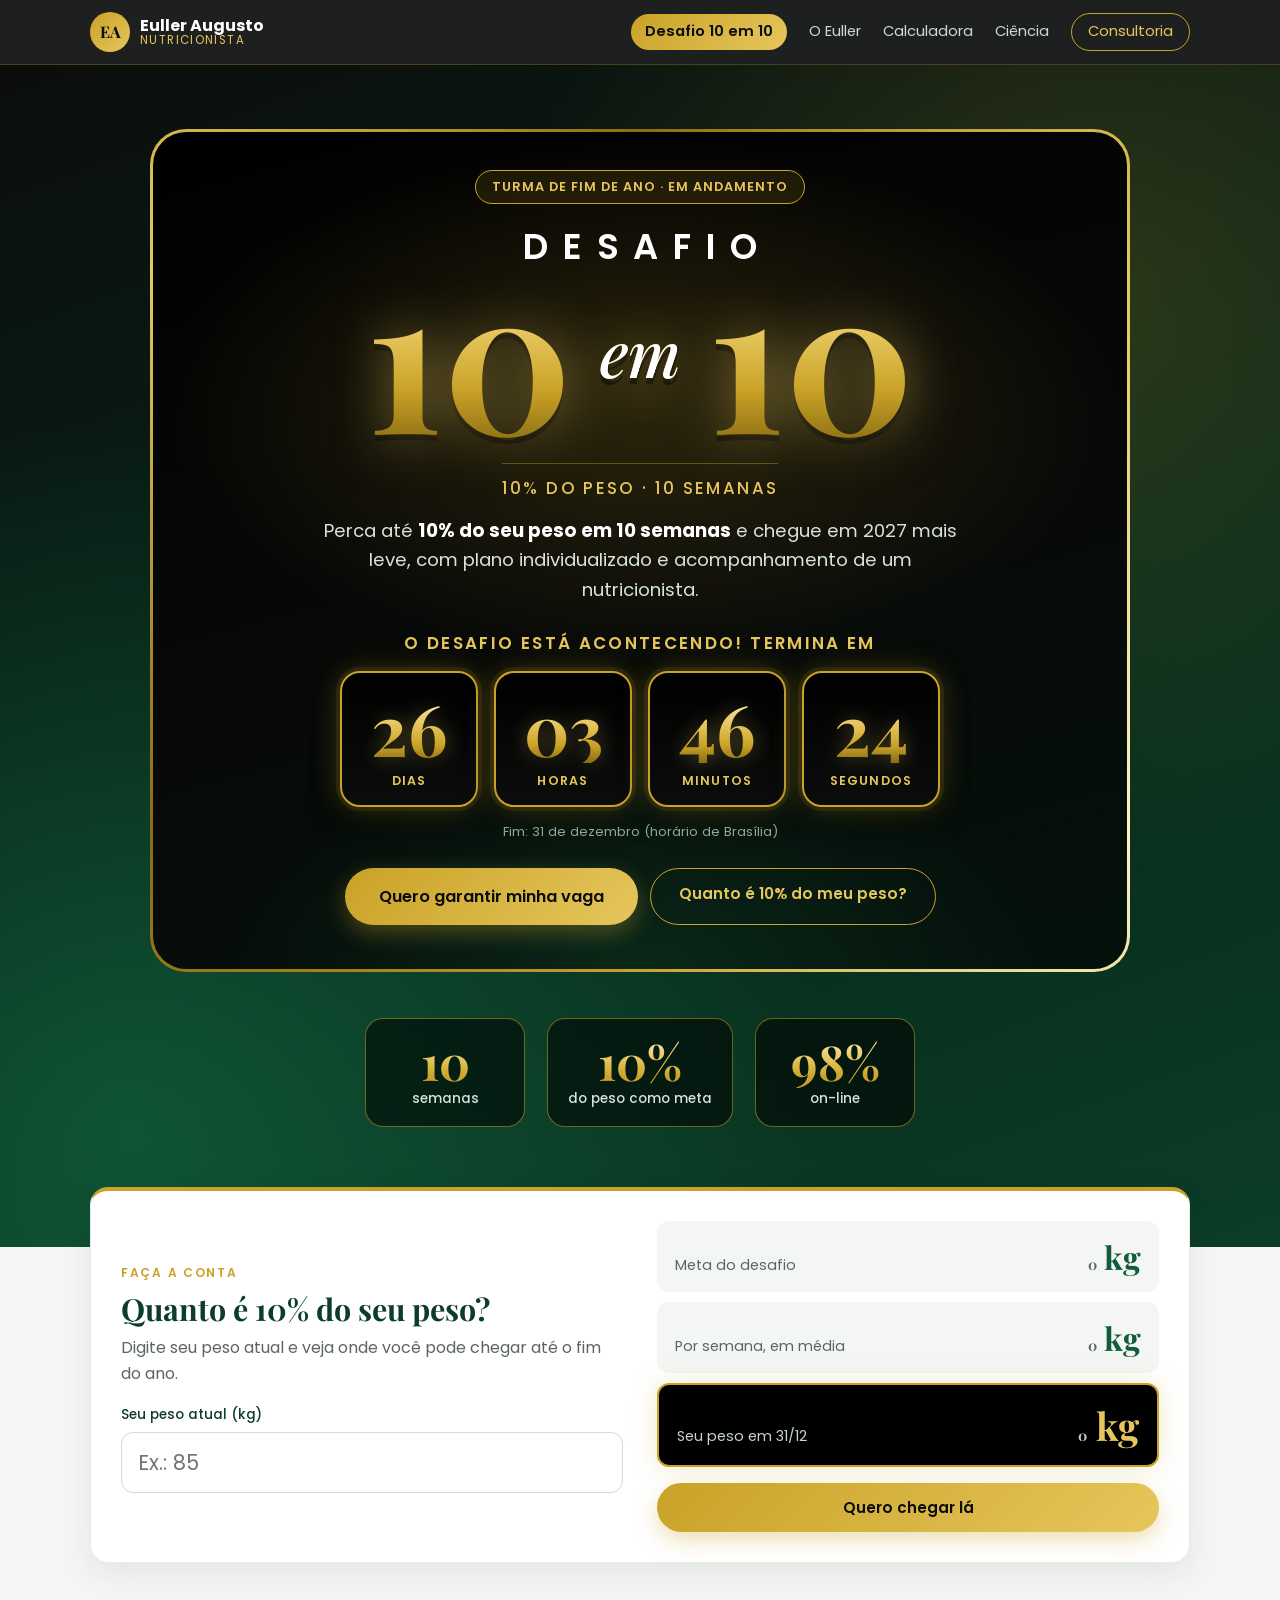
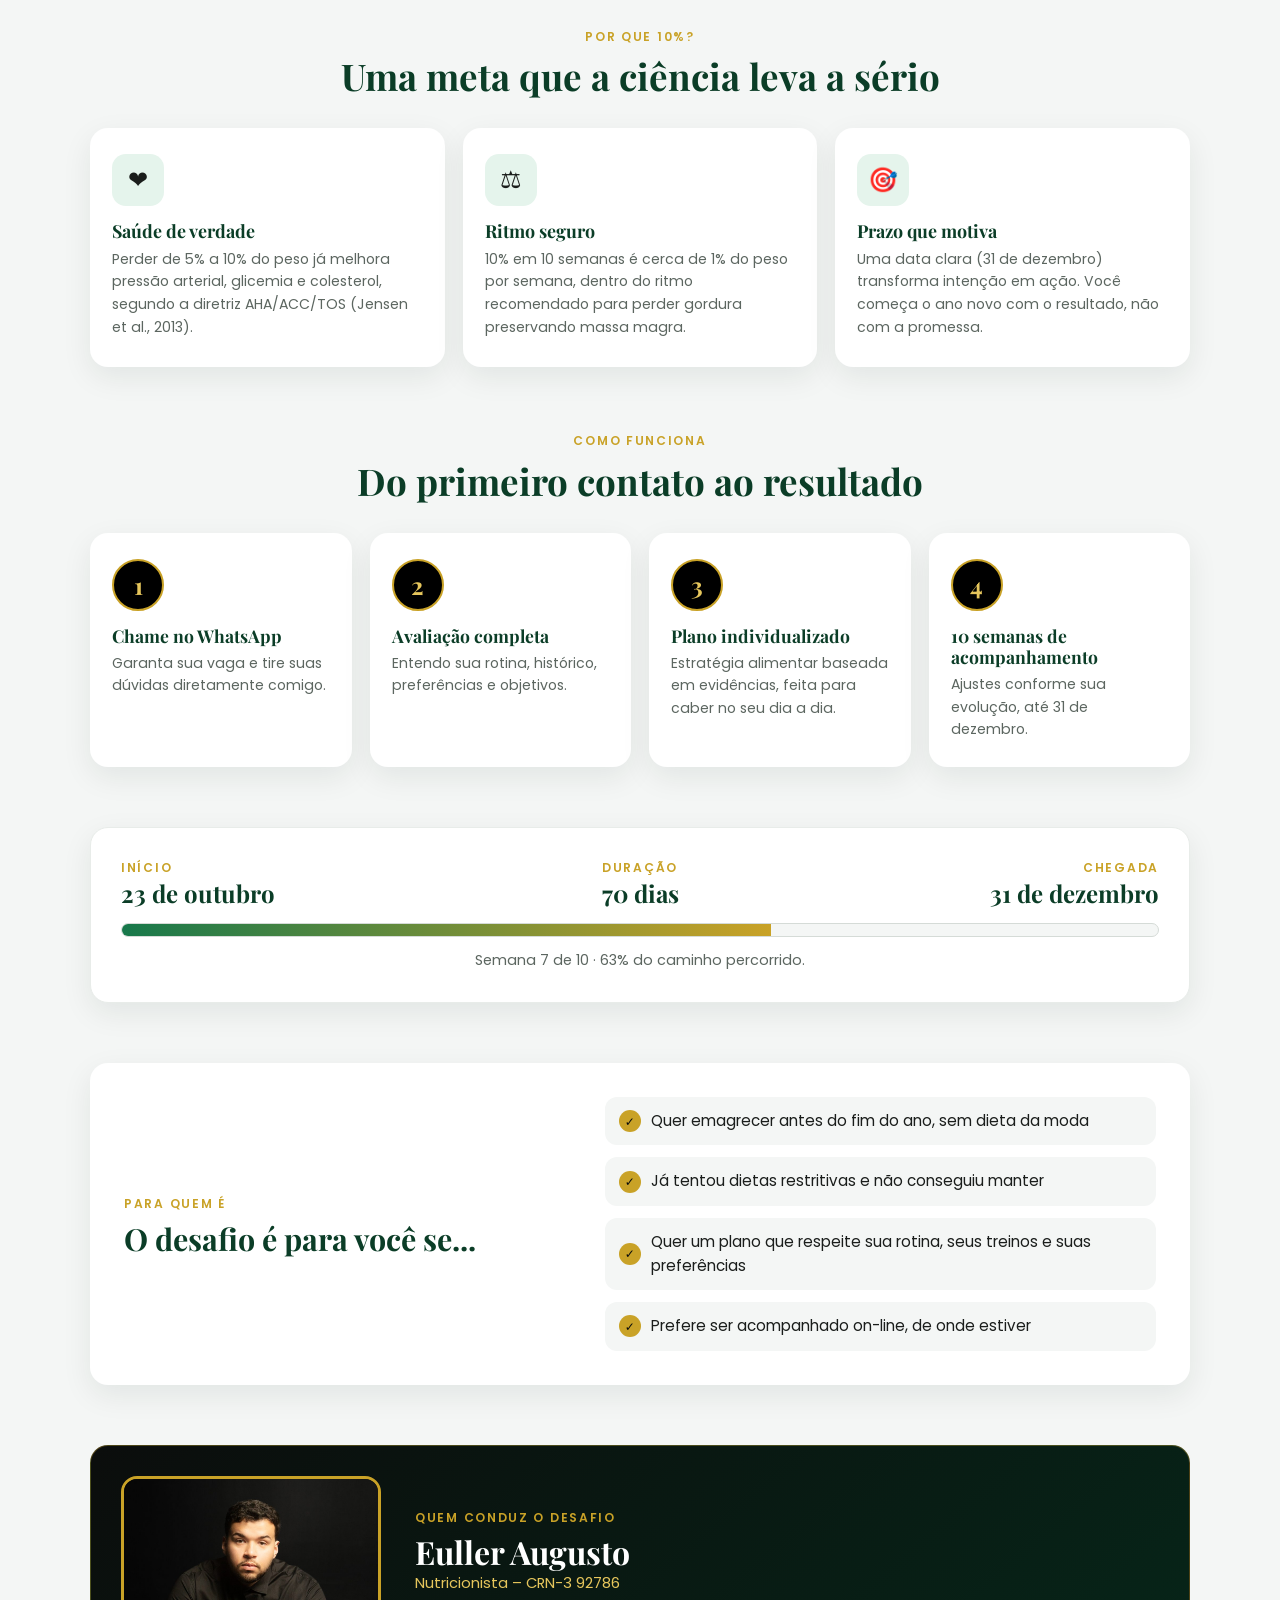
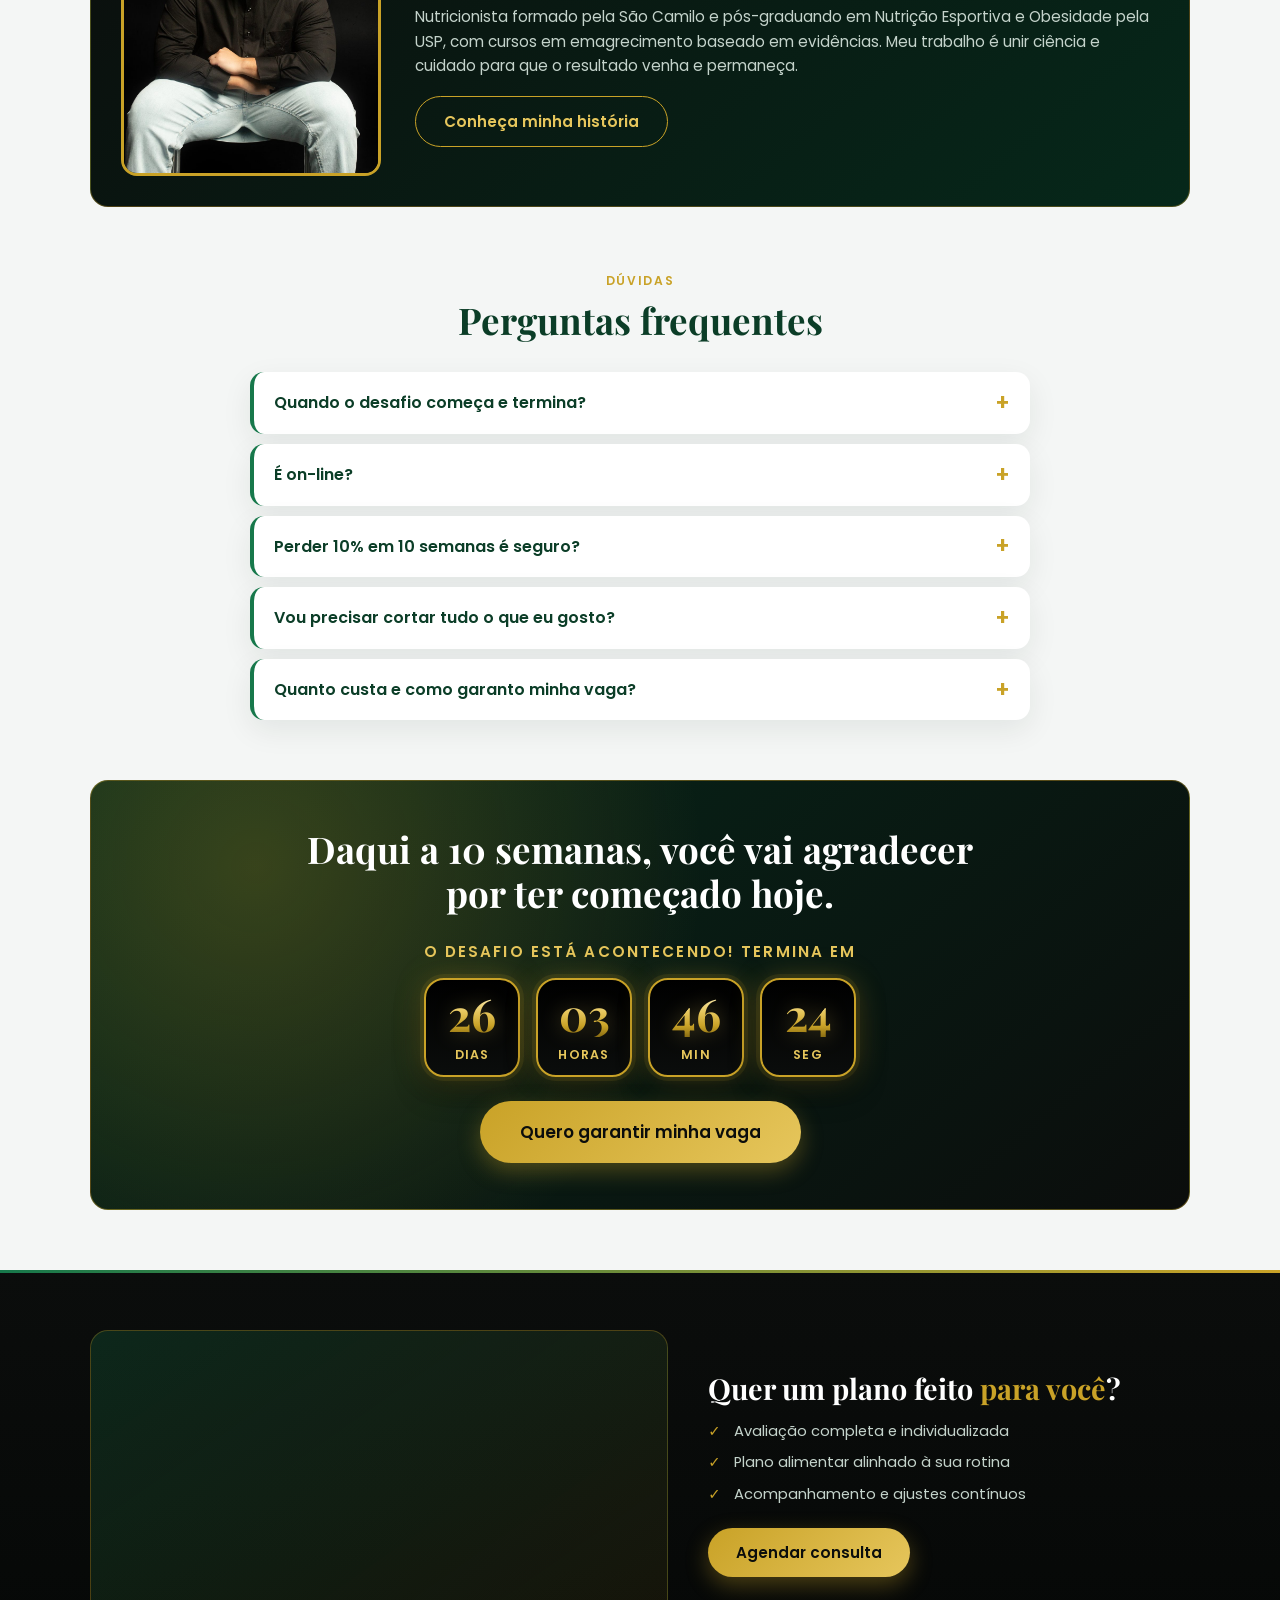
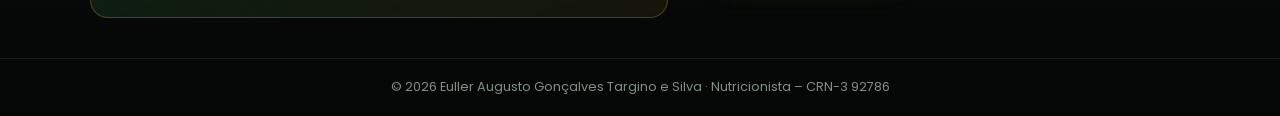
==== commit 5eadf484: "Desafio 10 em 10 como página inicial, com contagem regressiva - Nova página inicial do desafio com p" ====
--- a/index.html
+++ b/index.html
@@ -3,8 +3,13 @@
 <head>
   <meta charset="UTF-8">
   <meta name="viewport" content="width=device-width, initial-scale=1.0">
-  <title>Euller Augusto | Nutricionista</title>
-  <meta name="description" content="Conheça Euller Augusto, nutricionista com foco em obesidade, emagrecimento e nutrição esportiva baseados em evidências.">
+  <title>Desafio 10 em 10 | Euller Augusto Nutricionista</title>
+  <meta name="description" content="Desafio 10 em 10: perca até 10% do seu peso em 10 semanas e chegue em 2027 mais leve, com acompanhamento on-line do nutricionista Euller Augusto.">
+  <link rel="icon" href="favicon.ico" sizes="any">
+  <link rel="icon" type="image/png" sizes="32x32" href="favicon-32.png">
+  <link rel="apple-touch-icon" href="apple-touch-icon.png">
+  <link rel="manifest" href="site.webmanifest">
+  <meta name="theme-color" content="#0b3d27">
   <link rel="preconnect" href="https://fonts.googleapis.com">
   <link rel="preconnect" href="https://fonts.gstatic.com" crossorigin>
   <link href="https://fonts.googleapis.com/css2?family=Playfair+Display:wght@600;700&family=Poppins:wght@300;400;500;600;700&display=swap" rel="stylesheet">
@@ -23,7 +28,8 @@
         </span>
       </a>
       <nav class="nav">
-        <a href="./" class="active">O Euller</a>
+        <a href="./" class="nav-desafio active">Desafio 10 em 10</a>
+        <a href="sobre/">O Euller</a>
         <a href="calculadora/">Calculadora</a>
         <a href="calculadora/#ciencia">Ciência</a>
         <a href="#contato" class="nav-cta">Consultoria</a>
@@ -31,166 +37,193 @@
     </div>
   </header>
 
-  <!-- ===== APRESENTAÇÃO ===== -->
-  <section class="hero hero-sobre">
-    <div class="container sobre-grid">
-      <div class="sobre-texto">
-        <span class="pill">Nutricionista<span class="crn-wrap"> – <span data-pro="crn"></span></span></span>
-        <h1>Prazer, eu sou o <span class="gold">Euller Augusto</span></h1>
-        <p class="digitando-linha">Nutrição para <span class="digitando" data-frases="obesidade e emagrecimento|nutrição esportiva|educação nutricional|resultados que se sustentam"></span></p>
-        <p>Acredito que emagrecer e cuidar da saúde não precisa de dieta da moda. Precisa de <strong>ciência</strong>, de um plano que <strong>caiba na sua rotina</strong> e de alguém que acompanhe você de perto.</p>
-        <div class="hero-botoes">
-          <a href="calculadora/#calculadora" class="btn btn-gold">Calcular meu gasto calórico</a>
-          <a href="#contato" class="btn btn-outline">Consultoria on-line</a>
-        </div>
-      </div>
-      <div class="sobre-foto" data-reveal>
-        <div class="foto-moldura" id="fotoMoldura">
-          <img src="img/euller-sobre.jpg" alt="Euller Augusto, nutricionista, sentado de braços cruzados" width="960" height="1200">
-        </div>
-        <div class="foto-selo selo-a"><strong>Nutrição</strong><span>São Camilo · 2025</span></div>
-        <div class="foto-selo selo-b"><strong>Pós-graduação</strong><span>USP · Esportiva e Obesidade</span></div>
+  <!-- ===== HERO DO DESAFIO ===== -->
+  <section class="hero hero-desafio">
+    <div class="container desafio-hero">
+      <div class="desafio-painel">
+      <span class="pill" data-cd-pill>Turma de fim de ano · começa em 23/10</span>
+      <h1 class="titulo-box">
+        <span class="t-desafio">Desafio</span>
+        <span class="t-numeros">10<em>em</em>10</span>
+        <span class="t-legenda">10% do peso · 10 semanas</span>
+      </h1>
+      <p class="desafio-sub">Perca até <strong>10% do seu peso em 10 semanas</strong> e chegue em 2027 mais leve, com plano individualizado e acompanhamento de um nutricionista.</p>
+
+      <div class="countdown" data-countdown>
+        <p class="cd-label" data-countdown-label>O desafio começa em</p>
+        <div class="cd-boxes">
+          <div class="cd-box"><strong class="cd-dias">--</strong><span>dias</span></div>
+          <div class="cd-box"><strong class="cd-horas">--</strong><span>horas</span></div>
+          <div class="cd-box"><strong class="cd-min">--</strong><span>minutos</span></div>
+          <div class="cd-box"><strong class="cd-seg">--</strong><span>segundos</span></div>
+        </div>
+        <p class="cd-nota" data-countdown-nota>Início: 23 de outubro, 00h (horário de Brasília)</p>
+      </div>
+
+      <div class="hero-botoes centro">
+        <a data-whatsapp="Olá, Euller! Quero garantir minha vaga no Desafio 10 em 10." href="#" target="_blank" rel="noopener" class="btn btn-gold btn-pulse">Quero garantir minha vaga</a>
+        <a href="#meta" class="btn btn-outline">Quanto é 10% do meu peso?</a>
+      </div>
+
+      </div>
+
+      <div class="desafio-fatos">
+        <div><strong class="count" data-to="10">0</strong><span>semanas</span></div>
+        <div><strong class="count" data-to="10" data-sufixo="%">0</strong><span>do peso como meta</span></div>
+        <div><strong class="count" data-to="100" data-sufixo="%">0</strong><span>on-line</span></div>
       </div>
     </div>
   </section>
 
   <main class="sobre-main">
 
-    <!-- Números -->
-    <div class="container">
-      <div class="numeros">
-        <div data-reveal><strong class="count" data-to="4">0</strong><span>estágios em áreas diferentes</span></div>
-        <div data-reveal><strong class="count" data-to="1" data-sufixo=" ano">0</strong><span>de pesquisa científica</span></div>
-        <div data-reveal><strong class="count" data-to="45" data-sufixo="h">0</strong><span>de cursos em emagrecimento</span></div>
-        <div data-reveal><strong class="count" data-to="10" data-sufixo="%">0</strong><span>em 10 semanas: meu desafio</span></div>
-      </div>
-    </div>
-
-    <!-- Como eu trabalho -->
+    <!-- ===== QUANTO É 10%? ===== -->
+    <section class="container" id="meta">
+      <div class="card meta-card" data-reveal>
+        <div class="meta-entrada">
+          <span class="rotulo">Faça a conta</span>
+          <h2>Quanto é 10% do seu peso?</h2>
+          <p>Digite seu peso atual e veja onde você pode chegar até o fim do ano.</p>
+          <div class="field">
+            <label for="metaPeso">Seu peso atual (kg)</label>
+            <input type="number" id="metaPeso" min="40" max="300" step="0.1" placeholder="Ex.: 85">
+          </div>
+        </div>
+        <div class="meta-saida">
+          <div class="meta-item"><span>Meta do desafio</span><strong><span id="metaKg">0</span> kg</strong></div>
+          <div class="meta-item"><span>Por semana, em média</span><strong><span id="metaSemana">0</span> kg</strong></div>
+          <div class="meta-item destaque"><span>Seu peso em 31/12</span><strong><span id="metaFinal">0</span> kg</strong></div>
+          <a data-whatsapp="Olá, Euller! Fiz a conta no site e quero participar do Desafio 10 em 10." href="#" target="_blank" rel="noopener" class="btn btn-gold">Quero chegar lá</a>
+        </div>
+      </div>
+    </section>
+
+    <!-- ===== POR QUE 10%? ===== -->
     <section class="container bloco">
       <div class="bloco-head" data-reveal>
-        <span class="rotulo">Como eu trabalho</span>
-        <h2>Ciência no plano, cuidado no acompanhamento</h2>
-      </div>
-      <div class="pilares">
+        <span class="rotulo">Por que 10%?</span>
+        <h2>Uma meta que a ciência leva a sério</h2>
+      </div>
+      <div class="pilares tres">
         <div class="pilar" data-reveal>
-          <span class="pilar-icone">🔬</span>
-          <h3>Baseado em evidências</h3>
-          <p>Cada conduta parte do que a ciência mostra que funciona, inclusive as contas desta calculadora.</p>
+          <span class="pilar-icone">❤️</span>
+          <h3>Saúde de verdade</h3>
+          <p>Perder de 5% a 10% do peso já melhora pressão arterial, glicemia e colesterol, segundo a diretriz AHA/ACC/TOS (Jensen et al., 2013).</p>
         </div>
         <div class="pilar" data-reveal>
-          <span class="pilar-icone">🍽️</span>
-          <h3>Plano que cabe na rotina</h3>
-          <p>Nada de cardápio impossível. O plano é montado com os seus horários, preferências e treinos.</p>
+          <span class="pilar-icone">⚖️</span>
+          <h3>Ritmo seguro</h3>
+          <p>10% em 10 semanas é cerca de 1% do peso por semana, dentro do ritmo recomendado para perder gordura preservando massa magra.</p>
         </div>
         <div class="pilar" data-reveal>
-          <span class="pilar-icone">📈</span>
-          <h3>Acompanhamento próximo</h3>
-          <p>Avaliação, ajustes e reavaliações para manter o resultado, não só para alcançá-lo.</p>
-        </div>
-        <div class="pilar" data-reveal>
-          <span class="pilar-icone">💻</span>
-          <h3>Consultoria on-line</h3>
-          <p>Atendimento individualizado de onde você estiver, com o mesmo cuidado do presencial.</p>
-        </div>
-      </div>
-    </section>
-
-    <!-- Desafio -->
+          <span class="pilar-icone">🎯</span>
+          <h3>Prazo que motiva</h3>
+          <p>Uma data clara (31 de dezembro) transforma intenção em ação. Você começa o ano novo com o resultado, não com a promessa.</p>
+        </div>
+      </div>
+    </section>
+
+    <!-- ===== COMO FUNCIONA ===== -->
+    <section class="container bloco">
+      <div class="bloco-head" data-reveal>
+        <span class="rotulo">Como funciona</span>
+        <h2>Do primeiro contato ao resultado</h2>
+      </div>
+      <ol class="passos">
+        <li data-reveal><span class="passo-num">1</span><h3>Chame no WhatsApp</h3><p>Garanta sua vaga e tire suas dúvidas diretamente comigo.</p></li>
+        <li data-reveal><span class="passo-num">2</span><h3>Avaliação completa</h3><p>Entendo sua rotina, histórico, preferências e objetivos.</p></li>
+        <li data-reveal><span class="passo-num">3</span><h3>Plano individualizado</h3><p>Estratégia alimentar baseada em evidências, feita para caber no seu dia a dia.</p></li>
+        <li data-reveal><span class="passo-num">4</span><h3>10 semanas de acompanhamento</h3><p>Ajustes conforme sua evolução, até 31 de dezembro.</p></li>
+      </ol>
+    </section>
+
+    <!-- ===== LINHA DO DESAFIO ===== -->
     <section class="container">
-      <div class="desafio" data-reveal>
+      <div class="card linha-card" data-reveal>
+        <div class="linha-topo">
+          <div><span class="rotulo">Início</span><strong>23 de outubro</strong></div>
+          <div class="linha-centro"><span class="rotulo">Duração</span><strong>70 dias</strong></div>
+          <div class="linha-fim"><span class="rotulo">Chegada</span><strong>31 de dezembro</strong></div>
+        </div>
+        <div class="linha-barra"><div id="linhaProgresso"></div></div>
+        <p class="linha-status" id="linhaStatus">O desafio ainda não começou: ainda dá tempo de entrar.</p>
+      </div>
+    </section>
+
+    <!-- ===== PARA QUEM É ===== -->
+    <section class="container bloco">
+      <div class="para-quem" data-reveal>
         <div>
-          <span class="rotulo">Desafio</span>
-          <h2>10 em 10</h2>
-          <p>Emagreça <strong>10% do seu peso em 10 semanas</strong>, com estratégia e acompanhamento.</p>
-        </div>
-        <a id="lnkDesafio" href="https://www.instagram.com/oeulleraugusto/" target="_blank" rel="noopener" class="btn btn-gold">Quero participar</a>
-      </div>
-    </section>
-
-    <!-- Trajetória -->
+          <span class="rotulo">Para quem é</span>
+          <h2>O desafio é para você se...</h2>
+        </div>
+        <ul class="checklist">
+          <li>Quer emagrecer antes do fim do ano, sem dieta da moda</li>
+          <li>Já tentou dietas restritivas e não conseguiu manter</li>
+          <li>Quer um plano que respeite sua rotina, seus treinos e suas preferências</li>
+          <li>Prefere ser acompanhado on-line, de onde estiver</li>
+        </ul>
+      </div>
+    </section>
+
+    <!-- ===== QUEM CONDUZ ===== -->
+    <section class="container">
+      <div class="quem-conduz" data-reveal>
+        <img src="img/euller-sobre.jpg" alt="Euller Augusto, nutricionista" width="960" height="1200" loading="lazy">
+        <div>
+          <span class="rotulo">Quem conduz o desafio</span>
+          <h2>Euller Augusto</h2>
+          <p class="quem-crn">Nutricionista<span class="crn-wrap"> – <span data-pro="crn"></span></span></p>
+          <p>Nutricionista formado pela São Camilo e pós-graduando em Nutrição Esportiva e Obesidade pela USP, com cursos em emagrecimento baseado em evidências. Meu trabalho é unir ciência e cuidado para que o resultado venha e permaneça.</p>
+          <a href="sobre/" class="btn btn-outline-escuro">Conheça minha história</a>
+        </div>
+      </div>
+    </section>
+
+    <!-- ===== PERGUNTAS FREQUENTES ===== -->
     <section class="container bloco">
       <div class="bloco-head" data-reveal>
-        <span class="rotulo">Trajetória</span>
-        <h2>Da sala de aula ao atendimento</h2>
-      </div>
-      <ol class="timeline">
-        <li data-reveal>
-          <span class="tl-tag">Formação</span>
-          <h3>Pós-graduação em Nutrição Esportiva e Obesidade</h3>
-          <p class="tl-local">Universidade de São Paulo (USP) · em andamento</p>
-        </li>
-        <li data-reveal>
-          <span class="tl-tag">Formação</span>
-          <h3>Graduação em Nutrição</h3>
-          <p class="tl-local">Centro Universitário São Camilo · concluída em 2025</p>
-        </li>
-        <li data-reveal>
-          <span class="tl-tag">Pesquisa</span>
-          <h3>Iniciação científica: sarcopenia, sono e vitamina D</h3>
-          <p class="tl-local">Laboratório de Pesquisa do Exercício e Qualidade de Vida · São Camilo</p>
-          <p>Um ano de atendimento voluntário a idosos em situação de vulnerabilidade, com avaliação antropométrica e funcional. Foi aí que descobri minha vocação: cuidar de pessoas.</p>
-        </li>
-        <li data-reveal>
-          <span class="tl-tag">Estágio</span>
-          <h3>Nutrição esportiva</h3>
-          <p class="tl-local">Clínica-escola PROMOVE</p>
-          <p>Avaliação com dobras cutâneas, prescrição dietética e cálculo do gasto calórico do exercício por METs, a mesma base desta calculadora.</p>
-        </li>
-        <li data-reveal>
-          <span class="tl-tag">Estágio</span>
-          <h3>Nutrição clínica</h3>
-          <p class="tl-local">Hospital São Camilo</p>
-          <p>Avaliação do estado nutricional, prescrição de suplementos e visitas multiprofissionais.</p>
-        </li>
-        <li data-reveal>
-          <span class="tl-tag">Estágio</span>
-          <h3>Saúde coletiva e alimentação coletiva</h3>
-          <p class="tl-local">Clínica-escola PROMOVE · Hotel Morumbi</p>
-          <p>Oficinas de educação nutricional, prescrição dietética e controle de qualidade na produção de refeições.</p>
-        </li>
-        <li data-reveal>
-          <span class="tl-tag">Cursos</span>
-          <h3>45 h em obesidade e emagrecimento</h3>
-          <p class="tl-local">Prof. Dr. Marcus Quaresma e Dr. Murilo Dattilo</p>
-          <p>Emagrecimento baseado em evidências, sob a ótica do metabolismo e do comportamento.</p>
-        </li>
-      </ol>
-    </section>
-
-    <!-- Conteúdo -->
-    <section class="container bloco">
-      <div class="bloco-head" data-reveal>
-        <span class="rotulo">Conteúdo gratuito</span>
-        <h2>Aprenda comigo nas redes</h2>
-      </div>
-      <div class="redes-grid">
-        <a class="rede-card rede-yt" href="https://www.youtube.com/@oeulleraugusto" target="_blank" rel="noopener" data-reveal>
-          <span class="rede-play"><svg viewBox="0 0 24 24"><path d="M8 5v14l11-7z"/></svg></span>
-          <div>
-            <span class="rotulo">YouTube</span>
-            <h3>Canal @oeulleraugusto</h3>
-            <p>Vídeos explicando nutrição e emagrecimento com base na ciência, sem mitos e sem complicação.</p>
-            <span class="rede-link">Assistir no YouTube →</span>
+        <span class="rotulo">Dúvidas</span>
+        <h2>Perguntas frequentes</h2>
+      </div>
+      <div class="faq" data-reveal>
+        <details>
+          <summary>Quando o desafio começa e termina?</summary>
+          <p>Começa em 23 de outubro e vai até 31 de dezembro: 10 semanas (70 dias) para você terminar o ano com o resultado.</p>
+        </details>
+        <details>
+          <summary>É on-line?</summary>
+          <p>Sim. O acompanhamento é feito on-line, de onde você estiver.</p>
+        </details>
+        <details>
+          <summary>Perder 10% em 10 semanas é seguro?</summary>
+          <p>É cerca de 1% do peso por semana, o limite superior do ritmo recomendado. Por isso o desafio é individualizado: a meta e a estratégia são ajustadas ao seu caso, com segurança em primeiro lugar.</p>
+        </details>
+        <details>
+          <summary>Vou precisar cortar tudo o que eu gosto?</summary>
+          <p>Não. O plano é montado com base na sua rotina e preferências. Dieta que você não consegue seguir não funciona.</p>
+        </details>
+        <details>
+          <summary>Quanto custa e como garanto minha vaga?</summary>
+          <p>Chame no WhatsApp para saber valores e condições e garantir sua vaga antes do início.</p>
+        </details>
+      </div>
+    </section>
+
+    <!-- ===== CHAMADA FINAL ===== -->
+    <section class="container">
+      <div class="cta-final" data-reveal>
+        <h2>Daqui a 10 semanas, você vai agradecer por ter começado hoje.</h2>
+        <div class="countdown compacto" data-countdown>
+          <p class="cd-label" data-countdown-label>O desafio começa em</p>
+          <div class="cd-boxes">
+            <div class="cd-box"><strong class="cd-dias">--</strong><span>dias</span></div>
+            <div class="cd-box"><strong class="cd-horas">--</strong><span>horas</span></div>
+            <div class="cd-box"><strong class="cd-min">--</strong><span>min</span></div>
+            <div class="cd-box"><strong class="cd-seg">--</strong><span>seg</span></div>
           </div>
-        </a>
-        <a class="rede-card rede-ig" href="https://www.instagram.com/oeulleraugusto/" target="_blank" rel="noopener" data-reveal>
-          <span class="rede-play"><svg viewBox="0 0 24 24"><path d="M12 7a5 5 0 100 10 5 5 0 000-10zm0 8.2a3.2 3.2 0 110-6.4 3.2 3.2 0 010 6.4zM17.3 5.4a1.2 1.2 0 100 2.4 1.2 1.2 0 000-2.4zM7.5 2h9A5.5 5.5 0 0122 7.5v9a5.5 5.5 0 01-5.5 5.5h-9A5.5 5.5 0 012 16.5v-9A5.5 5.5 0 017.5 2zm0 1.8a3.7 3.7 0 00-3.7 3.7v9a3.7 3.7 0 003.7 3.7h9a3.7 3.7 0 003.7-3.7v-9a3.7 3.7 0 00-3.7-3.7h-9z"/></svg></span>
-          <div>
-            <span class="rotulo">Instagram</span>
-            <h3>@oeulleraugusto</h3>
-            <p>Dicas rápidas, bastidores dos atendimentos, o desafio 10 em 10 e informações sobre a consultoria on-line.</p>
-            <span class="rede-link">Seguir no Instagram →</span>
-          </div>
-        </a>
-      </div>
-    </section>
-
-    <!-- Chamada para a calculadora -->
-    <section class="container">
-      <div class="promo-inline" data-reveal>
-        <p>Quer saber quanto o seu corpo gasta por dia? Use a <strong>calculadora gratuita</strong>, que escolhe a equação mais precisa para o seu perfil.</p>
-        <a href="calculadora/#calculadora" class="btn btn-gold">Abrir a calculadora</a>
+        </div>
+        <a data-whatsapp="Olá, Euller! Quero garantir minha vaga no Desafio 10 em 10." href="#" target="_blank" rel="noopener" class="btn btn-gold btn-big-inline btn-pulse">Quero garantir minha vaga</a>
       </div>
     </section>
   </main>
@@ -235,7 +268,7 @@
     </div>
   </footer>
 
-  <a id="floatBtn" class="float-btn" href="#contato" aria-label="Fale com o nutricionista">
+  <a id="floatBtn" class="float-btn" data-whatsapp="Olá, Euller! Quero saber mais sobre o Desafio 10 em 10." target="_blank" rel="noopener" href="#contato" aria-label="Fale com o nutricionista">
     <img class="float-icon" src="img/euller-principal.jpg" alt=""><span class="float-text">Fale com o Euller</span>
   </a>
 
--- a/style.css
+++ b/style.css
@@ -476,3 +476,318 @@
   .desafio { padding: 26px 22px; }
   .rede-card { flex-direction: column; }
 }
+
+/* Déficit máximo / meta limitada */
+.goal-side .def-max { border: 1.5px dashed var(--gold); background: #fffaf0; }
+.goal-card.limitado { border-color: var(--danger); }
+.goal-card.limitado .def-max { border-style: solid; border-color: var(--danger); background: #fbe6e5; }
+.goal-card.limitado .def-max strong { color: var(--danger); }
+
+/* ============ DESAFIO 10 EM 10 ============ */
+.barra-desafio {
+  display: flex; align-items: center; justify-content: center; gap: 12px; flex-wrap: wrap;
+  padding: 9px 16px; text-decoration: none; font-size: .88rem; color: var(--black);
+  background: linear-gradient(90deg, var(--gold), var(--gold-light), var(--gold));
+  background-size: 200% 100%; animation: shine 5s linear infinite;
+}
+.barra-desafio .cd-curto { font-weight: 700; font-variant-numeric: tabular-nums; }
+.barra-cta { font-weight: 700; text-decoration: underline; }
+.nav .nav-desafio {
+  color: var(--black) !important; font-weight: 600;
+  background: linear-gradient(135deg, var(--gold), var(--gold-light));
+  padding: 6px 14px; border-radius: 999px; box-shadow: 0 0 0 0 rgba(201,162,39,.6);
+  animation: pulso 2.2s infinite;
+}
+@keyframes pulso { 70% { box-shadow: 0 0 0 10px rgba(201,162,39,0); } 100% { box-shadow: 0 0 0 0 rgba(201,162,39,0); } }
+
+.hero-desafio { padding: 64px 0 120px; }
+.desafio-hero { max-width: 860px; }
+.desafio-hero h1 { font-size: clamp(2.8rem, 9vw, 5.4rem); margin: 18px 0 12px; }
+.desafio-sub { font-size: 1.12rem !important; max-width: 640px; }
+.desafio-sub strong { color: var(--white); }
+
+.countdown { margin: 34px auto 30px; }
+.cd-label { color: var(--gold-light) !important; font-size: .82rem !important; letter-spacing: .14em; text-transform: uppercase; margin-bottom: 14px !important; }
+.cd-boxes { display: flex; justify-content: center; gap: 14px; }
+.cd-box {
+  width: 108px; padding: 16px 6px 12px; border-radius: 16px;
+  background: rgba(255,255,255,.05); border: 1px solid rgba(201,162,39,.45);
+  box-shadow: inset 0 1px 0 rgba(255,255,255,.06), 0 12px 30px rgba(0,0,0,.3);
+  display: flex; flex-direction: column; align-items: center;
+}
+.cd-box strong { font: 700 3rem 'Playfair Display', serif; color: var(--white); line-height: 1; font-variant-numeric: tabular-nums; }
+.cd-box span { font-size: .74rem; color: #a9bdb2; text-transform: uppercase; letter-spacing: .1em; margin-top: 6px; }
+.cd-nota { font-size: .82rem !important; color: #8fa699 !important; margin-top: 14px !important; }
+.countdown.encerrado .cd-boxes { opacity: .4; }
+.countdown.compacto .cd-box { width: 82px; padding: 12px 4px 10px; }
+.countdown.compacto .cd-box strong { font-size: 2.2rem; }
+
+.hero-botoes.centro { justify-content: center; }
+.btn-pulse { animation: pulso 2.2s infinite; }
+.desafio-fatos { display: flex; justify-content: center; gap: 46px; margin-top: 46px; flex-wrap: wrap; }
+.desafio-fatos div { display: flex; flex-direction: column; }
+.desafio-fatos strong { font: 700 2rem 'Playfair Display', serif; color: var(--gold-light); }
+.desafio-fatos span { font-size: .84rem; color: #a9bdb2; }
+
+.meta-card { display: grid; grid-template-columns: 1fr 1fr; gap: 34px; align-items: center; border-top: 4px solid var(--gold); }
+.meta-entrada h2 { color: var(--green-800); font-size: 1.9rem; margin: 6px 0 8px; }
+.meta-entrada p { color: var(--gray-600); margin-bottom: 18px; }
+.meta-entrada input { font-size: 1.3rem; padding: 14px 16px; }
+.meta-saida { display: flex; flex-direction: column; gap: 10px; }
+.meta-item { display: flex; justify-content: space-between; align-items: baseline; padding: 14px 18px; border-radius: 12px; background: var(--gray-100); }
+.meta-item span { color: var(--gray-600); font-size: .9rem; }
+.meta-item strong { font: 700 1.6rem 'Playfair Display', serif; color: var(--green-700); }
+.meta-item.destaque { background: var(--green-800); }
+.meta-item.destaque span { color: #c4d3cb; }
+.meta-item.destaque strong { color: var(--gold-light); }
+.meta-saida .btn { text-align: center; margin-top: 6px; }
+
+.pilares.tres { grid-template-columns: repeat(3, 1fr); }
+
+.passos { list-style: none; display: grid; grid-template-columns: repeat(4, 1fr); gap: 18px; }
+.passos li { background: var(--white); border-radius: var(--radius); padding: 26px 22px; box-shadow: var(--shadow); }
+.passo-num {
+  width: 44px; height: 44px; border-radius: 50%; display: grid; place-items: center; margin-bottom: 14px;
+  font: 700 1.2rem 'Playfair Display', serif; color: var(--gold-light); background: var(--green-800);
+}
+.passos h3 { color: var(--green-800); font-size: 1.1rem; margin-bottom: 6px; }
+.passos p { font-size: .88rem; color: var(--gray-600); }
+
+.linha-topo { display: grid; grid-template-columns: repeat(3, 1fr); margin-bottom: 14px; }
+.linha-topo div { display: flex; flex-direction: column; }
+.linha-topo strong { font: 700 1.25rem 'Playfair Display', serif; color: var(--green-800); }
+.linha-centro { text-align: center; }
+.linha-fim { text-align: right; }
+.linha-barra { height: 14px; border-radius: 999px; background: var(--gray-100); border: 1px solid var(--gray-300); overflow: hidden; }
+.linha-barra div { height: 100%; width: 0; background: linear-gradient(90deg, var(--green-600), var(--gold)); transition: width 1s; }
+.linha-status { margin-top: 12px; font-size: .9rem; color: var(--gray-600); text-align: center; }
+
+.para-quem {
+  display: grid; grid-template-columns: .9fr 1.1fr; gap: 30px; align-items: center;
+  background: var(--white); border-radius: var(--radius); padding: 34px; box-shadow: var(--shadow);
+}
+.para-quem h2 { color: var(--green-800); font-size: 1.9rem; margin-top: 6px; }
+.checklist { list-style: none; display: flex; flex-direction: column; gap: 12px; }
+.checklist li { padding: 12px 16px 12px 46px; border-radius: 12px; background: var(--gray-100); position: relative; font-size: .95rem; }
+.checklist li::before {
+  content: "\2713"; position: absolute; left: 14px; top: 50%; transform: translateY(-50%);
+  width: 22px; height: 22px; border-radius: 50%; background: var(--gold); color: var(--black);
+  font-size: .75rem; font-weight: 700; display: grid; place-items: center;
+}
+
+.quem-conduz {
+  display: grid; grid-template-columns: 260px 1fr; gap: 34px; align-items: center;
+  background: linear-gradient(140deg, var(--black), var(--green-900)); color: var(--white);
+  border-radius: var(--radius); padding: 30px; border: 1px solid rgba(201,162,39,.35);
+}
+.quem-conduz img { width: 100%; height: 300px; object-fit: cover; object-position: center 15%; border-radius: 16px; border: 3px solid var(--gold); }
+.quem-conduz h2 { font-size: 2rem; margin-top: 4px; }
+.quem-crn { color: var(--gold-light); margin-bottom: 10px; font-size: .92rem; }
+.quem-conduz p:not(.quem-crn) { color: #c4d3cb; margin-bottom: 18px; font-size: .95rem; }
+.btn-outline-escuro { border: 1.5px solid var(--gold); color: var(--gold-light); background: transparent; }
+.btn-outline-escuro:hover { background: var(--gold); color: var(--black); }
+
+.faq { max-width: 780px; margin: 0 auto; display: flex; flex-direction: column; gap: 10px; }
+.faq details { background: var(--white); border-radius: 14px; box-shadow: var(--shadow); padding: 0 20px; border-left: 4px solid var(--green-600); }
+.faq details[open] { border-left-color: var(--gold); }
+.faq summary { cursor: pointer; padding: 18px 30px 18px 0; font-weight: 600; color: var(--green-800); list-style: none; position: relative; }
+.faq summary::-webkit-details-marker { display: none; }
+.faq summary::after { content: "+"; position: absolute; right: 0; top: 50%; transform: translateY(-50%); font-size: 1.4rem; color: var(--gold); transition: transform .2s; }
+.faq details[open] summary::after { transform: translateY(-50%) rotate(45deg); }
+.faq details p { padding-bottom: 18px; color: var(--gray-600); font-size: .93rem; }
+
+.cta-final {
+  text-align: center; color: var(--white); border-radius: var(--radius); padding: 46px 26px;
+  background:
+    radial-gradient(circle at 15% 20%, rgba(201,162,39,.25), transparent 45%),
+    linear-gradient(140deg, var(--green-900), var(--black));
+  border: 1px solid rgba(201,162,39,.4);
+}
+.cta-final h2 { font-size: clamp(1.6rem, 4vw, 2.3rem); max-width: 720px; margin: 0 auto; }
+.cta-final .countdown { margin: 24px auto; }
+.btn-big-inline { padding: 18px 40px; font-size: 1.05rem; }
+
+@media (max-width: 900px) {
+  .meta-card, .para-quem { grid-template-columns: 1fr; }
+  .passos { grid-template-columns: 1fr 1fr; }
+  .pilares.tres { grid-template-columns: 1fr; }
+  .quem-conduz { grid-template-columns: 1fr; text-align: center; }
+  .quem-conduz img { max-width: 260px; margin: 0 auto; }
+}
+@media (max-width: 600px) {
+  .nav a.nav-desafio { display: inline-block; font-size: .78rem; padding: 6px 10px; }
+  .brand-text small { display: none; }
+  .cd-boxes { gap: 8px; }
+  .cd-box { width: 74px; padding: 12px 4px 10px; }
+  .cd-box strong { font-size: 2.1rem; }
+  .countdown.compacto .cd-box { width: 68px; }
+  .passos { grid-template-columns: 1fr; }
+  .linha-topo strong { font-size: 1rem; }
+  .para-quem { padding: 24px 18px; }
+  .barra-desafio { font-size: .8rem; gap: 6px; }
+}
+
+/* ============ DESAFIO: VERSÃO MAIS CHAMATIVA ============ */
+@property --ang { syntax: '<angle>'; initial-value: 0deg; inherits: false; }
+@keyframes girar { to { --ang: 360deg; } }
+@keyframes brilho {
+  0%, 100% { box-shadow: 0 0 0 6px rgba(201,162,39,.12), 0 0 40px rgba(201,162,39,.35), 0 30px 60px rgba(0,0,0,.5); }
+  50%      { box-shadow: 0 0 0 10px rgba(201,162,39,.08), 0 0 70px rgba(230,198,92,.55), 0 30px 60px rgba(0,0,0,.5); }
+}
+
+/* Quadro do título */
+.desafio-hero h1.titulo-box {
+  display: inline-flex; flex-direction: column; align-items: center;
+  margin: 26px 0 22px; padding: 26px 60px 24px; border-radius: 30px;
+  border: 3px solid transparent;
+  background:
+    linear-gradient(160deg, #000 0%, #0b0d0c 60%, #06140d 100%) padding-box,
+    conic-gradient(from var(--ang), #8a6d12, #e6c65c, #fff3c4, #c9a227, #8a6d12, #e6c65c, #8a6d12) border-box;
+  animation: girar 6s linear infinite, brilho 3s ease-in-out infinite;
+  line-height: 1;
+}
+.t-desafio {
+  font: 600 clamp(1.1rem, 3.2vw, 1.9rem) 'Poppins', sans-serif;
+  letter-spacing: .42em; text-transform: uppercase; color: var(--white);
+  padding-left: .42em; /* compensa o espaçamento da última letra */
+}
+.t-numeros {
+  font: 700 clamp(5rem, 17vw, 10rem) 'Playfair Display', serif;
+  display: flex; align-items: center; gap: .12em; margin: 6px 0 4px;
+  background: linear-gradient(180deg, #fff3c4 0%, #e6c65c 40%, #c9a227 70%, #8a6d12 100%);
+  -webkit-background-clip: text; background-clip: text; color: transparent;
+  filter: drop-shadow(0 0 22px rgba(230,198,92,.45));
+}
+.t-numeros em {
+  font: italic 500 .32em 'Playfair Display', serif;
+  -webkit-text-fill-color: var(--white); color: var(--white);
+  align-self: center; margin: 0 .05em;
+}
+.t-legenda {
+  font: 500 clamp(.78rem, 2vw, .95rem) 'Poppins', sans-serif;
+  color: var(--gold-light); letter-spacing: .14em; text-transform: uppercase;
+  border-top: 1px solid rgba(201,162,39,.4); padding-top: 12px; margin-top: 6px;
+}
+
+/* Cronômetro mais forte */
+.countdown { margin: 30px auto 30px; }
+.cd-label { font-size: .95rem !important; font-weight: 600; }
+.cd-boxes { gap: 16px; }
+.cd-box {
+  width: 128px; padding: 20px 6px 14px; border-radius: 20px;
+  background: linear-gradient(180deg, #000, #0b0d0c);
+  border: 2px solid var(--gold);
+  box-shadow: 0 0 0 4px rgba(201,162,39,.1), 0 0 30px rgba(201,162,39,.3), 0 14px 30px rgba(0,0,0,.45);
+}
+.cd-box strong {
+  font-size: 4rem;
+  background: linear-gradient(180deg, #fff3c4 0%, #e6c65c 45%, #c9a227 75%, #8a6d12 100%);
+  -webkit-background-clip: text; background-clip: text; color: transparent;
+  filter: drop-shadow(0 0 10px rgba(230,198,92,.35));
+}
+.cd-box span { color: var(--gold-light); font-weight: 600; font-size: .78rem; margin-top: 8px; }
+.countdown.compacto .cd-box { width: 96px; }
+.countdown.compacto .cd-box strong { font-size: 2.8rem; }
+
+/* Números de destaque */
+.desafio-fatos { gap: 22px; }
+.desafio-fatos div {
+  min-width: 160px; padding: 16px 20px; border-radius: 18px;
+  background: rgba(0,0,0,.55); border: 1.5px solid rgba(201,162,39,.55);
+}
+.desafio-fatos strong {
+  font-size: 3rem; line-height: 1.1;
+  background: linear-gradient(180deg, #fff3c4, #e6c65c 45%, #c9a227 80%);
+  -webkit-background-clip: text; background-clip: text; color: transparent;
+}
+.desafio-fatos span { color: #d7e2dc; font-weight: 500; }
+
+.meta-item strong { font-size: 2rem; }
+.meta-item.destaque { background: #000; border: 2px solid var(--gold); box-shadow: 0 0 24px rgba(201,162,39,.25); }
+.meta-item.destaque strong { font-size: 2.4rem; }
+.linha-topo strong { font-size: 1.5rem; }
+.passo-num { background: #000; border: 2px solid var(--gold); width: 52px; height: 52px; font-size: 1.5rem; }
+
+.barra-desafio { font-size: .95rem; padding: 11px 16px; }
+.barra-desafio strong { font-weight: 800; letter-spacing: .02em; }
+.barra-desafio .cd-curto { background: #000; color: var(--gold-light); padding: 2px 10px; border-radius: 8px; }
+
+@media (max-width: 600px) {
+  .desafio-hero h1.titulo-box { padding: 20px 26px 18px; border-radius: 24px; }
+  .t-desafio { letter-spacing: .3em; padding-left: .3em; }
+  .cd-boxes { gap: 8px; }
+  .cd-box { width: 76px; padding: 14px 4px 10px; border-radius: 14px; }
+  .cd-box strong { font-size: 2.4rem; }
+  .cd-box span { font-size: .66rem; }
+  .countdown.compacto .cd-box { width: 70px; }
+  .countdown.compacto .cd-box strong { font-size: 2.1rem; }
+  .desafio-fatos div { min-width: 0; flex: 1 1 90px; padding: 12px 10px; }
+  .desafio-fatos strong { font-size: 2.2rem; }
+  .barra-desafio { font-size: .82rem; }
+}
+
+/* Ajustes: altura das linhas do título e largura no celular */
+body { overflow-x: clip; }
+.t-desafio, .t-legenda { line-height: 1.2; }
+.t-numeros { line-height: .95; margin: 14px 0 10px; }
+.t-numeros em { line-height: 1; }
+@media (max-width: 600px) {
+  .brand-text { display: none; }
+  .nav { gap: 8px; }
+  .nav-cta { padding: 5px 10px; font-size: .78rem !important; }
+  .hero-desafio .pill { font-size: .66rem; letter-spacing: .04em; padding: 6px 12px; }
+  .desafio-sub { font-size: 1rem !important; }
+}
+.t-numeros { margin-top: -.06em; align-items: baseline; }
+
+/* ============ PAINEL ÚNICO DO DESAFIO ============ */
+.desafio-hero { max-width: 980px; }
+.desafio-painel {
+  position: relative; overflow: hidden; isolation: isolate;
+  padding: 38px 48px 44px; border-radius: 36px;
+  border: 3px solid transparent;
+  background:
+    radial-gradient(ellipse 70% 45% at 50% 32%, rgba(201,162,39,.20), transparent 70%) padding-box,
+    radial-gradient(ellipse 60% 40% at 50% 100%, rgba(31,154,95,.18), transparent 70%) padding-box,
+    linear-gradient(165deg, #000 0%, #070908 55%, #04110b 100%) padding-box,
+    conic-gradient(from var(--ang), #8a6d12, #e6c65c, #fff3c4, #c9a227, #8a6d12, #e6c65c, #8a6d12) border-box;
+  animation: girar 6s linear infinite, brilho 3s ease-in-out infinite;
+}
+/* Faixa de luz que atravessa o painel */
+.desafio-painel::after {
+  content: ''; position: absolute; inset: -20% -40%; z-index: -1; pointer-events: none;
+  background: linear-gradient(110deg, transparent 42%, rgba(255,243,196,.07) 48%, rgba(255,243,196,.14) 50%, rgba(255,243,196,.07) 52%, transparent 58%);
+  transform: translateX(-60%); animation: varrer 6s ease-in-out infinite;
+}
+@keyframes varrer { 0%, 15% { transform: translateX(-60%); } 60%, 100% { transform: translateX(60%); } }
+
+/* Título dentro do painel: sem quadro próprio, maior */
+.desafio-painel h1.titulo-box {
+  background: none; border: 0; animation: none; box-shadow: none;
+  padding: 0; margin: 22px 0 18px; display: flex;
+}
+.desafio-painel .t-desafio { font-size: clamp(1.2rem, 3.6vw, 2.2rem); }
+.desafio-painel .t-numeros {
+  font-size: clamp(5.5rem, 19vw, 12.5rem);
+  filter: drop-shadow(0 0 26px rgba(230,198,92,.55)) drop-shadow(0 6px 0 rgba(0,0,0,.6));
+}
+.desafio-painel .t-legenda { font-size: clamp(.82rem, 2.2vw, 1.05rem); padding-top: 14px; }
+.desafio-painel .pill {
+  background: rgba(201,162,39,.12); border-color: var(--gold); color: var(--gold-light); font-weight: 600;
+}
+.desafio-painel .desafio-sub { margin: 0 auto 6px; font-size: 1.15rem !important; color: #d7e2dc; }
+.desafio-painel .countdown { margin: 26px auto 8px; }
+.desafio-painel .cd-label { font-size: 1.05rem !important; }
+.desafio-painel .cd-box { width: 138px; }
+.desafio-painel .cd-box strong { font-size: 4.4rem; }
+.desafio-painel .cd-nota { margin-bottom: 0 !important; }
+.desafio-painel .hero-botoes { margin-top: 26px; }
+.desafio-painel .btn-gold { padding: 16px 34px; font-size: 1.02rem; }
+
+@media (max-width: 600px) {
+  .desafio-painel { padding: 26px 14px 30px; border-radius: 26px; }
+  .desafio-painel .cd-box { width: 74px; }
+  .desafio-painel .cd-box strong { font-size: 2.5rem; }
+  .desafio-painel .desafio-sub { font-size: 1rem !important; }
+  .desafio-painel .hero-botoes .btn { width: 100%; text-align: center; }
+}
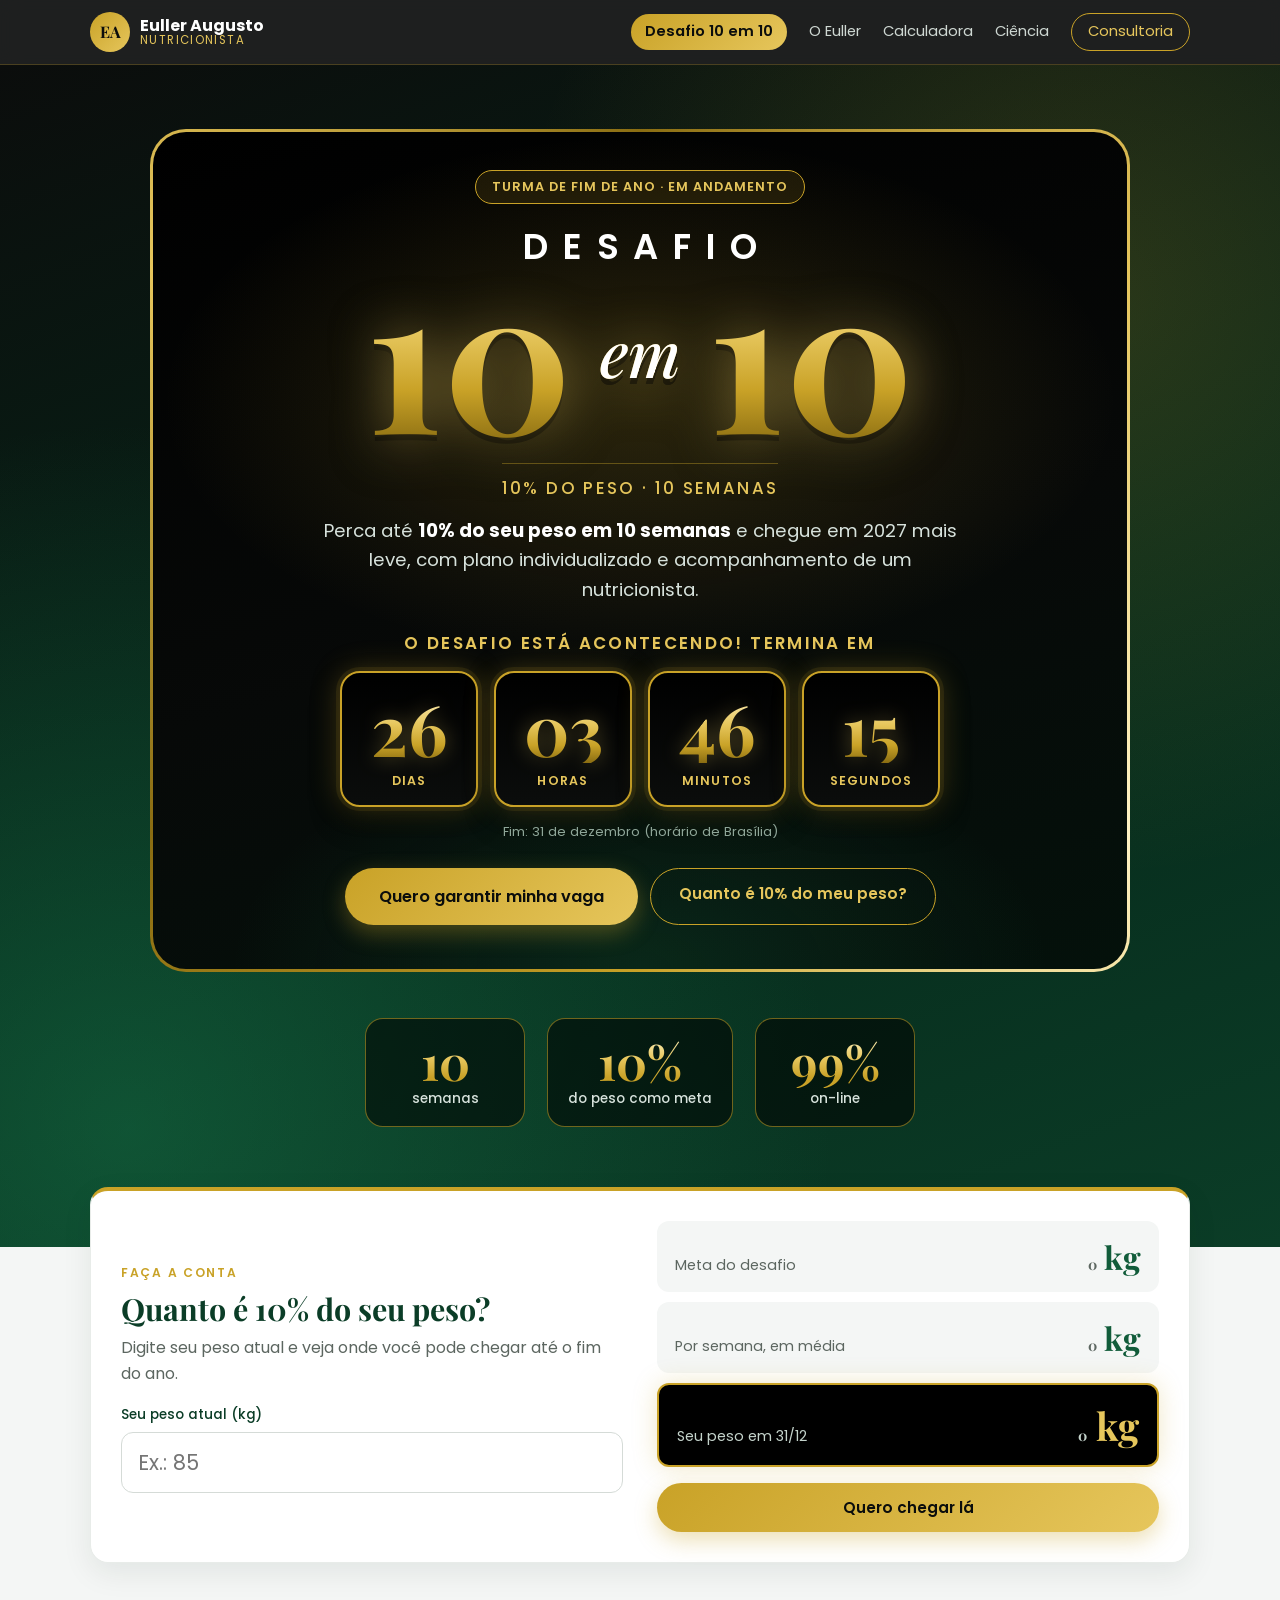
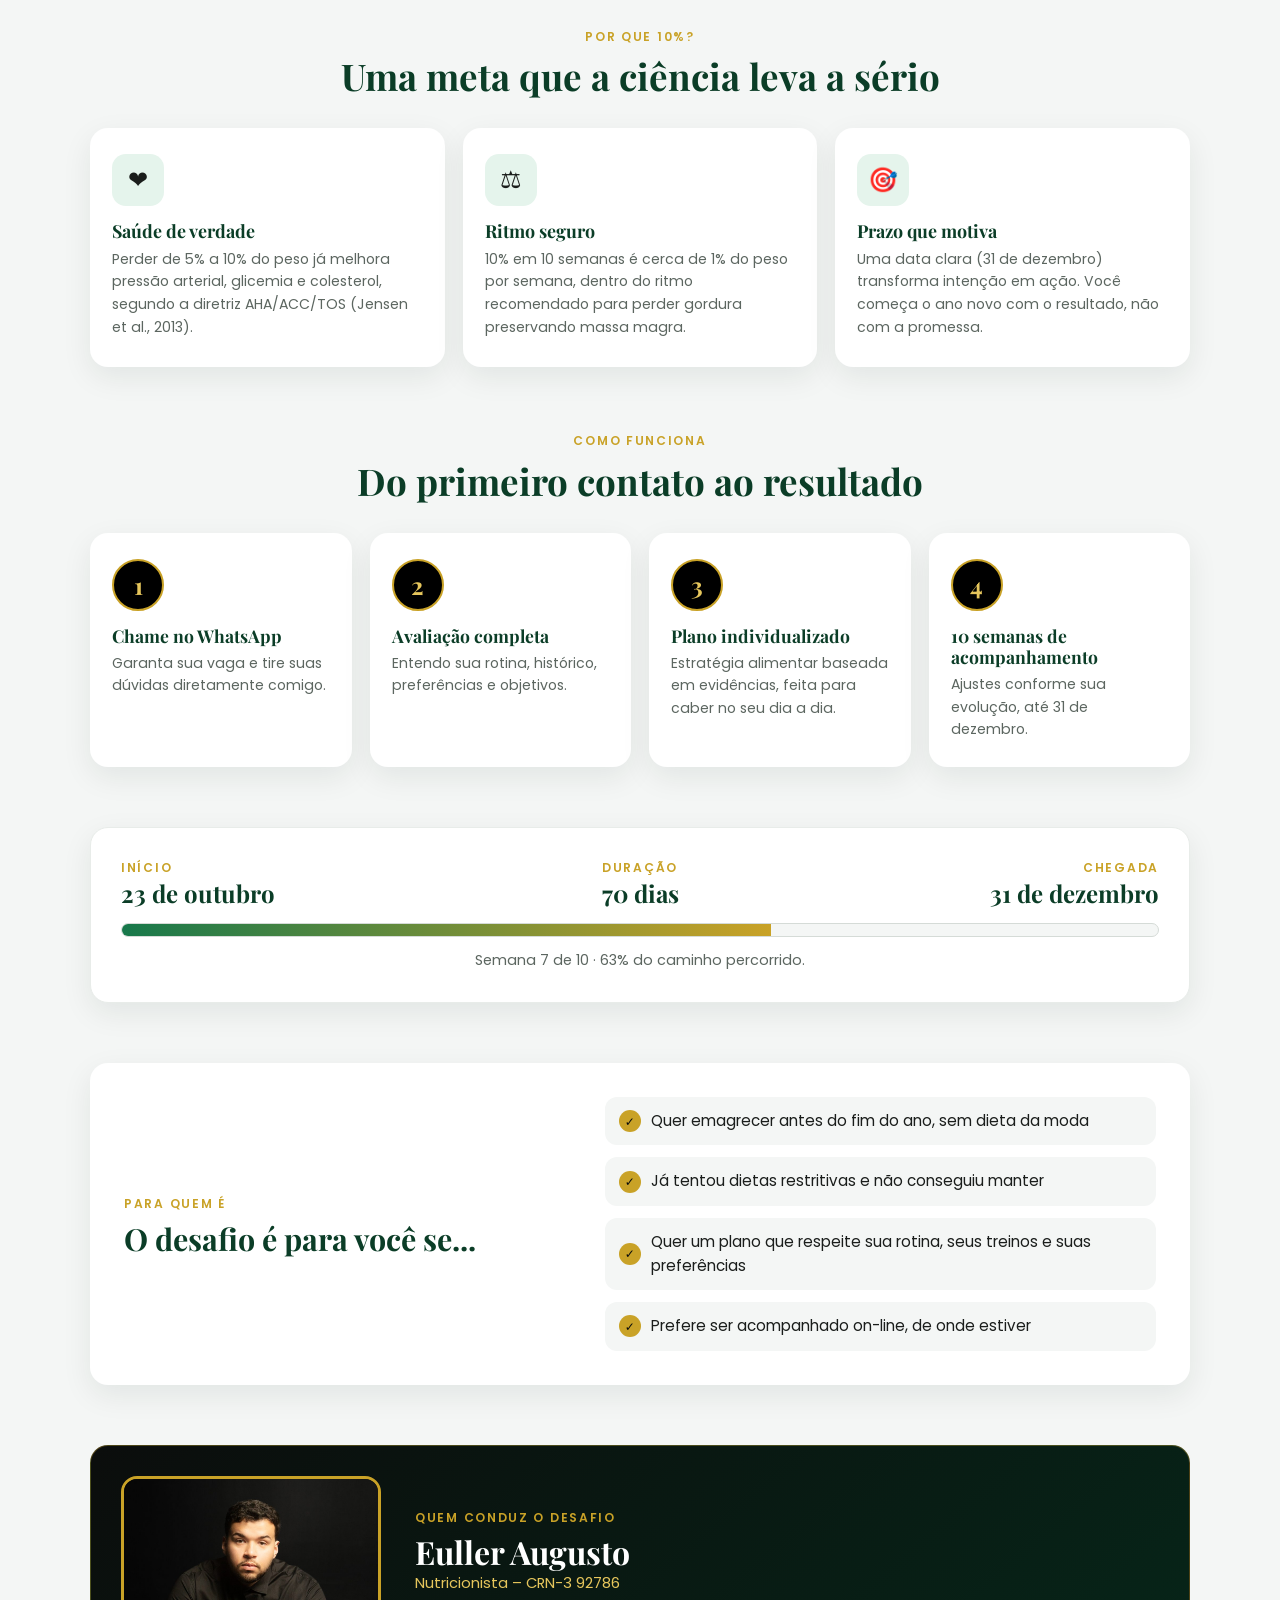
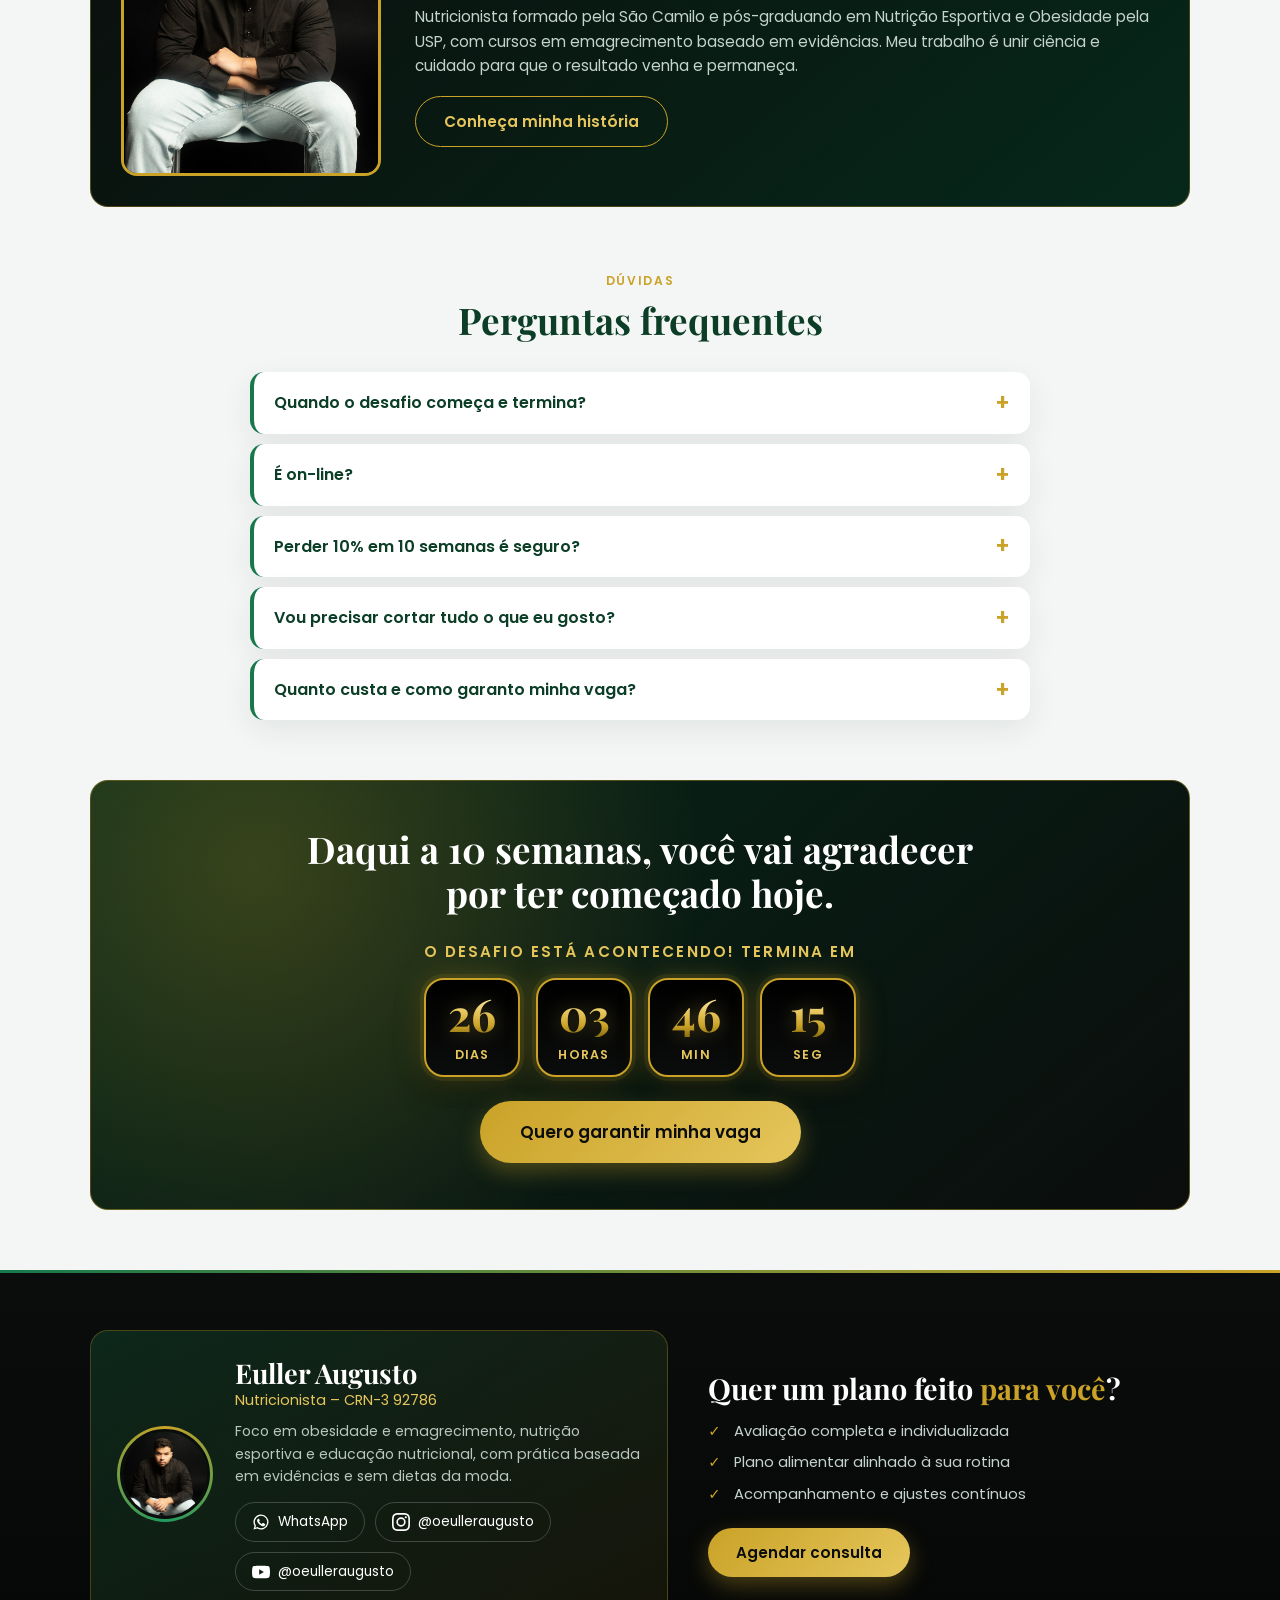
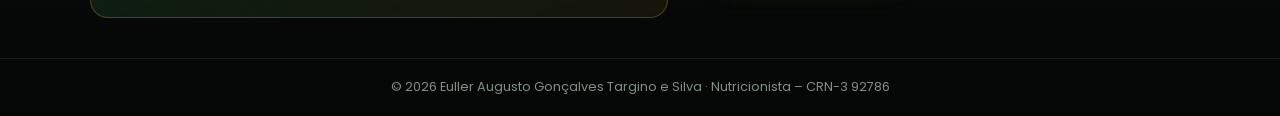
==== commit d4328853: "Move o desafio para /desafio10em10 e limpa parâmetros de rastreio - Página do desafio agora em /desa" ====
--- a/index.html
+++ b/index.html
@@ -2,276 +2,14 @@
 <html lang="pt-BR">
 <head>
   <meta charset="UTF-8">
-  <meta name="viewport" content="width=device-width, initial-scale=1.0">
-  <title>Desafio 10 em 10 | Euller Augusto Nutricionista</title>
-  <meta name="description" content="Desafio 10 em 10: perca até 10% do seu peso em 10 semanas e chegue em 2027 mais leve, com acompanhamento on-line do nutricionista Euller Augusto.">
-  <link rel="icon" href="favicon.ico" sizes="any">
-  <link rel="icon" type="image/png" sizes="32x32" href="favicon-32.png">
-  <link rel="apple-touch-icon" href="apple-touch-icon.png">
-  <link rel="manifest" href="site.webmanifest">
-  <meta name="theme-color" content="#0b3d27">
-  <link rel="preconnect" href="https://fonts.googleapis.com">
-  <link rel="preconnect" href="https://fonts.gstatic.com" crossorigin>
-  <link href="https://fonts.googleapis.com/css2?family=Playfair+Display:wght@600;700&family=Poppins:wght@300;400;500;600;700&display=swap" rel="stylesheet">
-  <link rel="stylesheet" href="style.css">
+  <title>Euller Augusto | Nutricionista</title>
+  <meta http-equiv="refresh" content="0; url=desafio10em10/index.html">
+  <script>
+    // Leva para a página do desafio (no site publicado, o vercel.json já faz isso)
+    location.replace(location.protocol === 'file:' ? 'desafio10em10/index.html' : '/desafio10em10' + location.search);
+  </script>
 </head>
 <body>
-
-  <!-- ===== CABEÇALHO ===== -->
-  <header class="topbar">
-    <div class="container topbar-inner">
-      <a href="./" class="brand">
-        <span class="brand-mark">EA</span>
-        <span class="brand-text">
-          <strong data-pro="nome">Euller Augusto</strong>
-          <small>Nutricionista</small>
-        </span>
-      </a>
-      <nav class="nav">
-        <a href="./" class="nav-desafio active">Desafio 10 em 10</a>
-        <a href="sobre/">O Euller</a>
-        <a href="calculadora/">Calculadora</a>
-        <a href="calculadora/#ciencia">Ciência</a>
-        <a href="#contato" class="nav-cta">Consultoria</a>
-      </nav>
-    </div>
-  </header>
-
-  <!-- ===== HERO DO DESAFIO ===== -->
-  <section class="hero hero-desafio">
-    <div class="container desafio-hero">
-      <div class="desafio-painel">
-      <span class="pill" data-cd-pill>Turma de fim de ano · começa em 23/10</span>
-      <h1 class="titulo-box">
-        <span class="t-desafio">Desafio</span>
-        <span class="t-numeros">10<em>em</em>10</span>
-        <span class="t-legenda">10% do peso · 10 semanas</span>
-      </h1>
-      <p class="desafio-sub">Perca até <strong>10% do seu peso em 10 semanas</strong> e chegue em 2027 mais leve, com plano individualizado e acompanhamento de um nutricionista.</p>
-
-      <div class="countdown" data-countdown>
-        <p class="cd-label" data-countdown-label>O desafio começa em</p>
-        <div class="cd-boxes">
-          <div class="cd-box"><strong class="cd-dias">--</strong><span>dias</span></div>
-          <div class="cd-box"><strong class="cd-horas">--</strong><span>horas</span></div>
-          <div class="cd-box"><strong class="cd-min">--</strong><span>minutos</span></div>
-          <div class="cd-box"><strong class="cd-seg">--</strong><span>segundos</span></div>
-        </div>
-        <p class="cd-nota" data-countdown-nota>Início: 23 de outubro, 00h (horário de Brasília)</p>
-      </div>
-
-      <div class="hero-botoes centro">
-        <a data-whatsapp="Olá, Euller! Quero garantir minha vaga no Desafio 10 em 10." href="#" target="_blank" rel="noopener" class="btn btn-gold btn-pulse">Quero garantir minha vaga</a>
-        <a href="#meta" class="btn btn-outline">Quanto é 10% do meu peso?</a>
-      </div>
-
-      </div>
-
-      <div class="desafio-fatos">
-        <div><strong class="count" data-to="10">0</strong><span>semanas</span></div>
-        <div><strong class="count" data-to="10" data-sufixo="%">0</strong><span>do peso como meta</span></div>
-        <div><strong class="count" data-to="100" data-sufixo="%">0</strong><span>on-line</span></div>
-      </div>
-    </div>
-  </section>
-
-  <main class="sobre-main">
-
-    <!-- ===== QUANTO É 10%? ===== -->
-    <section class="container" id="meta">
-      <div class="card meta-card" data-reveal>
-        <div class="meta-entrada">
-          <span class="rotulo">Faça a conta</span>
-          <h2>Quanto é 10% do seu peso?</h2>
-          <p>Digite seu peso atual e veja onde você pode chegar até o fim do ano.</p>
-          <div class="field">
-            <label for="metaPeso">Seu peso atual (kg)</label>
-            <input type="number" id="metaPeso" min="40" max="300" step="0.1" placeholder="Ex.: 85">
-          </div>
-        </div>
-        <div class="meta-saida">
-          <div class="meta-item"><span>Meta do desafio</span><strong><span id="metaKg">0</span> kg</strong></div>
-          <div class="meta-item"><span>Por semana, em média</span><strong><span id="metaSemana">0</span> kg</strong></div>
-          <div class="meta-item destaque"><span>Seu peso em 31/12</span><strong><span id="metaFinal">0</span> kg</strong></div>
-          <a data-whatsapp="Olá, Euller! Fiz a conta no site e quero participar do Desafio 10 em 10." href="#" target="_blank" rel="noopener" class="btn btn-gold">Quero chegar lá</a>
-        </div>
-      </div>
-    </section>
-
-    <!-- ===== POR QUE 10%? ===== -->
-    <section class="container bloco">
-      <div class="bloco-head" data-reveal>
-        <span class="rotulo">Por que 10%?</span>
-        <h2>Uma meta que a ciência leva a sério</h2>
-      </div>
-      <div class="pilares tres">
-        <div class="pilar" data-reveal>
-          <span class="pilar-icone">❤️</span>
-          <h3>Saúde de verdade</h3>
-          <p>Perder de 5% a 10% do peso já melhora pressão arterial, glicemia e colesterol, segundo a diretriz AHA/ACC/TOS (Jensen et al., 2013).</p>
-        </div>
-        <div class="pilar" data-reveal>
-          <span class="pilar-icone">⚖️</span>
-          <h3>Ritmo seguro</h3>
-          <p>10% em 10 semanas é cerca de 1% do peso por semana, dentro do ritmo recomendado para perder gordura preservando massa magra.</p>
-        </div>
-        <div class="pilar" data-reveal>
-          <span class="pilar-icone">🎯</span>
-          <h3>Prazo que motiva</h3>
-          <p>Uma data clara (31 de dezembro) transforma intenção em ação. Você começa o ano novo com o resultado, não com a promessa.</p>
-        </div>
-      </div>
-    </section>
-
-    <!-- ===== COMO FUNCIONA ===== -->
-    <section class="container bloco">
-      <div class="bloco-head" data-reveal>
-        <span class="rotulo">Como funciona</span>
-        <h2>Do primeiro contato ao resultado</h2>
-      </div>
-      <ol class="passos">
-        <li data-reveal><span class="passo-num">1</span><h3>Chame no WhatsApp</h3><p>Garanta sua vaga e tire suas dúvidas diretamente comigo.</p></li>
-        <li data-reveal><span class="passo-num">2</span><h3>Avaliação completa</h3><p>Entendo sua rotina, histórico, preferências e objetivos.</p></li>
-        <li data-reveal><span class="passo-num">3</span><h3>Plano individualizado</h3><p>Estratégia alimentar baseada em evidências, feita para caber no seu dia a dia.</p></li>
-        <li data-reveal><span class="passo-num">4</span><h3>10 semanas de acompanhamento</h3><p>Ajustes conforme sua evolução, até 31 de dezembro.</p></li>
-      </ol>
-    </section>
-
-    <!-- ===== LINHA DO DESAFIO ===== -->
-    <section class="container">
-      <div class="card linha-card" data-reveal>
-        <div class="linha-topo">
-          <div><span class="rotulo">Início</span><strong>23 de outubro</strong></div>
-          <div class="linha-centro"><span class="rotulo">Duração</span><strong>70 dias</strong></div>
-          <div class="linha-fim"><span class="rotulo">Chegada</span><strong>31 de dezembro</strong></div>
-        </div>
-        <div class="linha-barra"><div id="linhaProgresso"></div></div>
-        <p class="linha-status" id="linhaStatus">O desafio ainda não começou: ainda dá tempo de entrar.</p>
-      </div>
-    </section>
-
-    <!-- ===== PARA QUEM É ===== -->
-    <section class="container bloco">
-      <div class="para-quem" data-reveal>
-        <div>
-          <span class="rotulo">Para quem é</span>
-          <h2>O desafio é para você se...</h2>
-        </div>
-        <ul class="checklist">
-          <li>Quer emagrecer antes do fim do ano, sem dieta da moda</li>
-          <li>Já tentou dietas restritivas e não conseguiu manter</li>
-          <li>Quer um plano que respeite sua rotina, seus treinos e suas preferências</li>
-          <li>Prefere ser acompanhado on-line, de onde estiver</li>
-        </ul>
-      </div>
-    </section>
-
-    <!-- ===== QUEM CONDUZ ===== -->
-    <section class="container">
-      <div class="quem-conduz" data-reveal>
-        <img src="img/euller-sobre.jpg" alt="Euller Augusto, nutricionista" width="960" height="1200" loading="lazy">
-        <div>
-          <span class="rotulo">Quem conduz o desafio</span>
-          <h2>Euller Augusto</h2>
-          <p class="quem-crn">Nutricionista<span class="crn-wrap"> – <span data-pro="crn"></span></span></p>
-          <p>Nutricionista formado pela São Camilo e pós-graduando em Nutrição Esportiva e Obesidade pela USP, com cursos em emagrecimento baseado em evidências. Meu trabalho é unir ciência e cuidado para que o resultado venha e permaneça.</p>
-          <a href="sobre/" class="btn btn-outline-escuro">Conheça minha história</a>
-        </div>
-      </div>
-    </section>
-
-    <!-- ===== PERGUNTAS FREQUENTES ===== -->
-    <section class="container bloco">
-      <div class="bloco-head" data-reveal>
-        <span class="rotulo">Dúvidas</span>
-        <h2>Perguntas frequentes</h2>
-      </div>
-      <div class="faq" data-reveal>
-        <details>
-          <summary>Quando o desafio começa e termina?</summary>
-          <p>Começa em 23 de outubro e vai até 31 de dezembro: 10 semanas (70 dias) para você terminar o ano com o resultado.</p>
-        </details>
-        <details>
-          <summary>É on-line?</summary>
-          <p>Sim. O acompanhamento é feito on-line, de onde você estiver.</p>
-        </details>
-        <details>
-          <summary>Perder 10% em 10 semanas é seguro?</summary>
-          <p>É cerca de 1% do peso por semana, o limite superior do ritmo recomendado. Por isso o desafio é individualizado: a meta e a estratégia são ajustadas ao seu caso, com segurança em primeiro lugar.</p>
-        </details>
-        <details>
-          <summary>Vou precisar cortar tudo o que eu gosto?</summary>
-          <p>Não. O plano é montado com base na sua rotina e preferências. Dieta que você não consegue seguir não funciona.</p>
-        </details>
-        <details>
-          <summary>Quanto custa e como garanto minha vaga?</summary>
-          <p>Chame no WhatsApp para saber valores e condições e garantir sua vaga antes do início.</p>
-        </details>
-      </div>
-    </section>
-
-    <!-- ===== CHAMADA FINAL ===== -->
-    <section class="container">
-      <div class="cta-final" data-reveal>
-        <h2>Daqui a 10 semanas, você vai agradecer por ter começado hoje.</h2>
-        <div class="countdown compacto" data-countdown>
-          <p class="cd-label" data-countdown-label>O desafio começa em</p>
-          <div class="cd-boxes">
-            <div class="cd-box"><strong class="cd-dias">--</strong><span>dias</span></div>
-            <div class="cd-box"><strong class="cd-horas">--</strong><span>horas</span></div>
-            <div class="cd-box"><strong class="cd-min">--</strong><span>min</span></div>
-            <div class="cd-box"><strong class="cd-seg">--</strong><span>seg</span></div>
-          </div>
-        </div>
-        <a data-whatsapp="Olá, Euller! Quero garantir minha vaga no Desafio 10 em 10." href="#" target="_blank" rel="noopener" class="btn btn-gold btn-big-inline btn-pulse">Quero garantir minha vaga</a>
-      </div>
-    </section>
-  </main>
-
-  <!-- ===== RODAPÉ / PROMOÇÃO ===== -->
-  <footer id="contato" class="footer">
-    <div class="container footer-inner">
-      <div class="pro-card" id="proCard">
-        <div class="pro-avatar"><img src="img/euller-principal.jpg" alt="Euller Augusto, nutricionista" width="960" height="1200"></div>
-        <div class="pro-info">
-          <h3 data-pro="nome">Euller Augusto</h3>
-          <p class="pro-role">Nutricionista<span class="crn-wrap"> – <span data-pro="crn"></span></span></p>
-          <p class="pro-bio">Foco em obesidade e emagrecimento, nutrição esportiva e educação nutricional, com prática baseada em evidências e sem dietas da moda.</p>
-          <div class="socials">
-            <a id="lnkWhatsapp" href="#" target="_blank" rel="noopener" class="social" aria-label="WhatsApp">
-              <svg viewBox="0 0 24 24"><path d="M12 2a10 10 0 00-8.6 15.1L2 22l5-1.3A10 10 0 1012 2zm0 18.2a8.2 8.2 0 01-4.2-1.2l-.3-.2-3 .8.8-2.9-.2-.3A8.2 8.2 0 1112 20.2zm4.5-6.1c-.2-.1-1.5-.7-1.7-.8-.2-.1-.4-.1-.6.1l-.8 1c-.1.2-.3.2-.5.1a6.7 6.7 0 01-3.3-2.9c-.3-.4.3-.4.7-1.3.1-.2 0-.3 0-.4l-.8-1.8c-.2-.5-.4-.4-.6-.4h-.5a1 1 0 00-.7.3 3 3 0 00-.9 2.2 5.2 5.2 0 001.1 2.7 11.8 11.8 0 004.5 4c1.7.7 2.3.8 3.2.6a2.7 2.7 0 001.8-1.2 2.2 2.2 0 00.1-1.2c0-.1-.2-.2-.5-.3z"/></svg>
-              <span>WhatsApp</span>
-            </a>
-            <a id="lnkInstagram" href="#" target="_blank" rel="noopener" class="social" aria-label="Instagram">
-              <svg viewBox="0 0 24 24"><path d="M12 2.2c3.2 0 3.6 0 4.8.1 3.3.1 4.8 1.7 4.9 4.9.1 1.3.1 1.6.1 4.8s0 3.6-.1 4.8c-.1 3.2-1.7 4.8-4.9 4.9-1.3.1-1.6.1-4.8.1s-3.6 0-4.8-.1c-3.3-.1-4.8-1.7-4.9-4.9C2.2 15.6 2.2 15.2 2.2 12s0-3.6.1-4.8C2.4 3.9 3.9 2.4 7.2 2.3c1.2-.1 1.6-.1 4.8-.1zM12 0C8.7 0 8.3 0 7.1.1 2.7.3.3 2.7.1 7.1 0 8.3 0 8.7 0 12s0 3.7.1 4.9c.2 4.4 2.6 6.8 7 7 1.2.1 1.6.1 4.9.1s3.7 0 4.9-.1c4.4-.2 6.8-2.6 7-7 .1-1.2.1-1.6.1-4.9s0-3.7-.1-4.9c-.2-4.4-2.6-6.8-7-7C15.7 0 15.3 0 12 0zm0 5.8a6.2 6.2 0 100 12.4 6.2 6.2 0 000-12.4zM12 16a4 4 0 110-8 4 4 0 010 8zm6.4-11.8a1.4 1.4 0 100 2.9 1.4 1.4 0 000-2.9z"/></svg>
-              <span data-pro="instagram">@seuinstagram</span>
-            </a>
-            <a id="lnkYoutube" href="#" target="_blank" rel="noopener" class="social" aria-label="YouTube">
-              <svg viewBox="0 0 24 24"><path d="M23.5 6.2a3 3 0 00-2.1-2.1C19.5 3.6 12 3.6 12 3.6s-7.5 0-9.4.5A3 3 0 00.5 6.2 31.4 31.4 0 000 12a31.4 31.4 0 00.5 5.8 3 3 0 002.1 2.1c1.9.5 9.4.5 9.4.5s7.5 0 9.4-.5a3 3 0 002.1-2.1A31.4 31.4 0 0024 12a31.4 31.4 0 00-.5-5.8zM9.6 15.6V8.4l6.2 3.6-6.2 3.6z"/></svg>
-              <span data-pro="youtubeNome">YouTube</span>
-            </a>
-          </div>
-        </div>
-      </div>
-      <div class="footer-cta">
-        <h3>Quer um plano feito <span class="gold">para você</span>?</h3>
-        <ul class="benefits">
-          <li>Avaliação completa e individualizada</li>
-          <li>Plano alimentar alinhado à sua rotina</li>
-          <li>Acompanhamento e ajustes contínuos</li>
-        </ul>
-        <a id="lnkCta" href="#" target="_blank" rel="noopener" class="btn btn-gold">Agendar consulta</a>
-      </div>
-    </div>
-    <div class="footer-bottom">
-      <p>© <span id="ano"></span> <span data-pro="nomeCompleto">Euller Augusto Gonçalves Targino e Silva</span> · Nutricionista<span class="crn-wrap"> – <span data-pro="crn"></span></span></p>
-    </div>
-  </footer>
-
-  <a id="floatBtn" class="float-btn" data-whatsapp="Olá, Euller! Quero saber mais sobre o Desafio 10 em 10." target="_blank" rel="noopener" href="#contato" aria-label="Fale com o nutricionista">
-    <img class="float-icon" src="img/euller-principal.jpg" alt=""><span class="float-text">Fale com o Euller</span>
-  </a>
-
-  <script src="script.js"></script>
+  <a href="desafio10em10/">Ir para o Desafio 10 em 10</a>
 </body>
 </html>
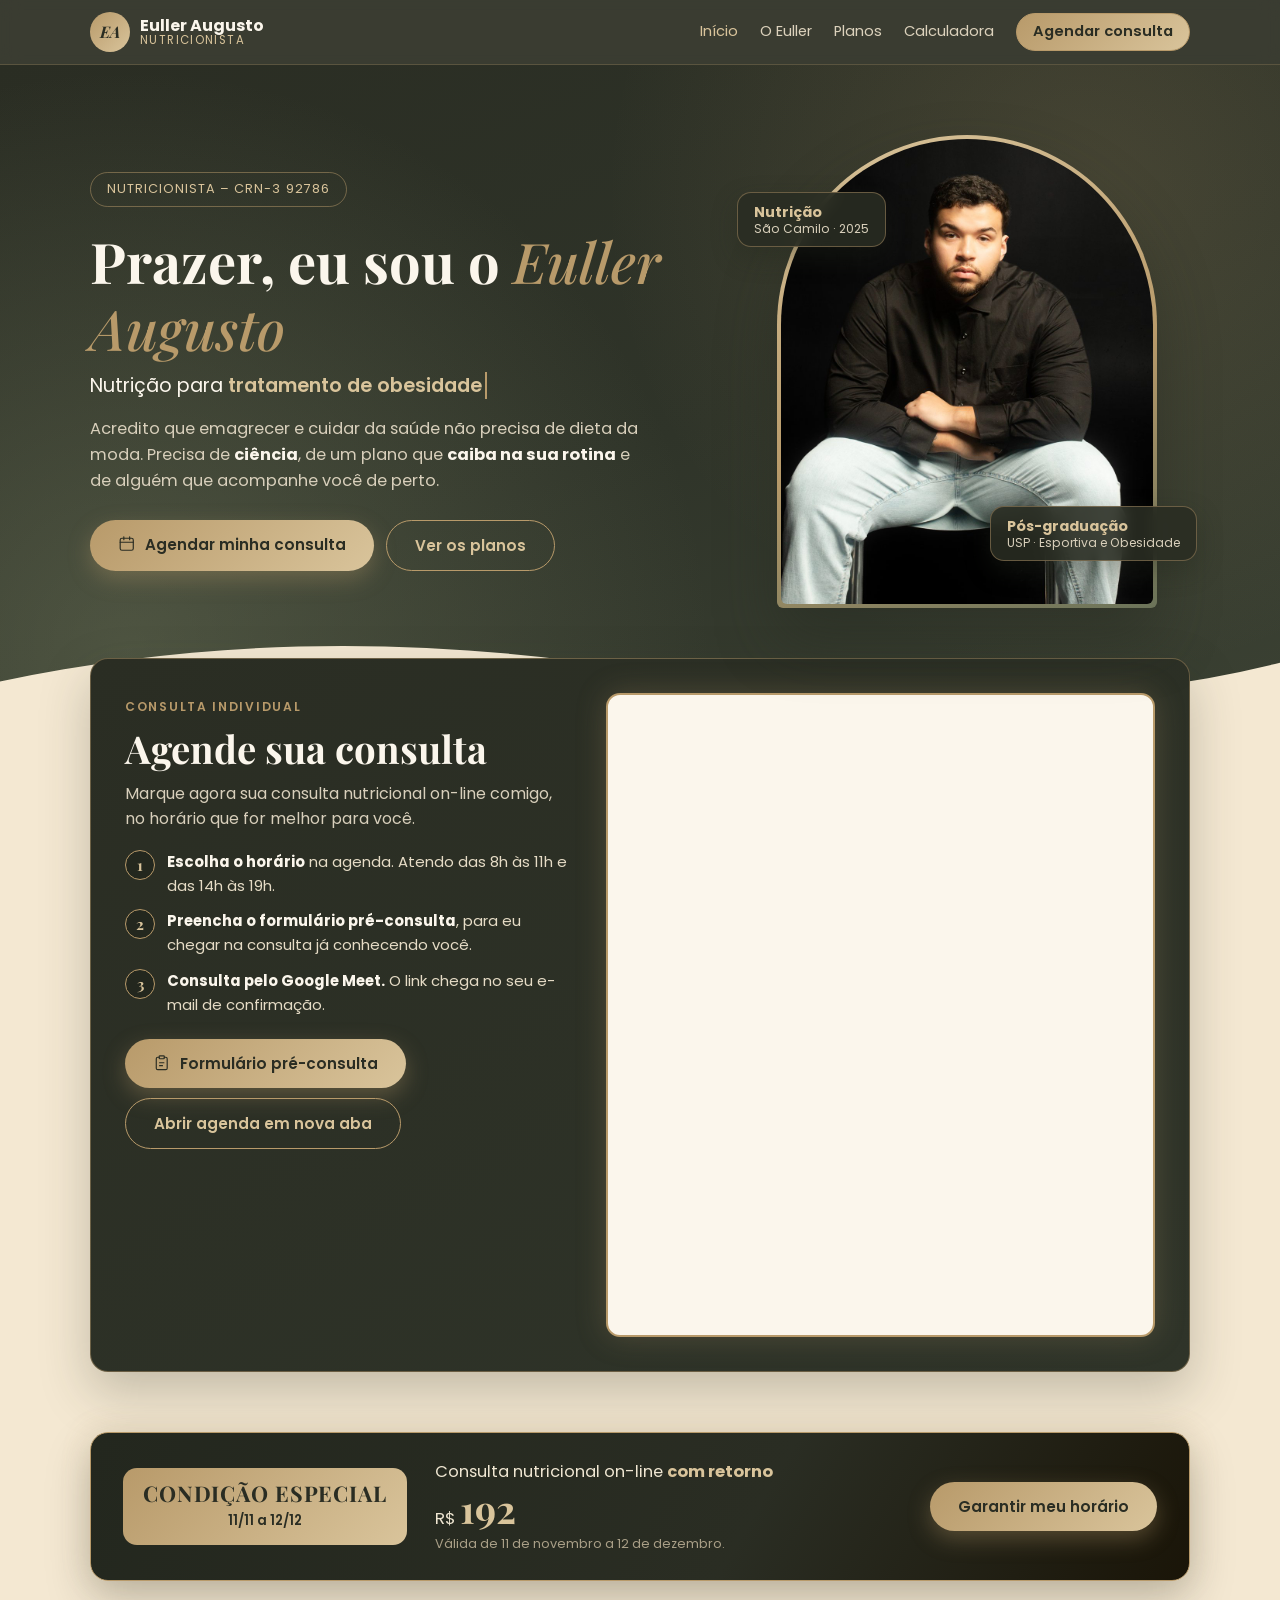
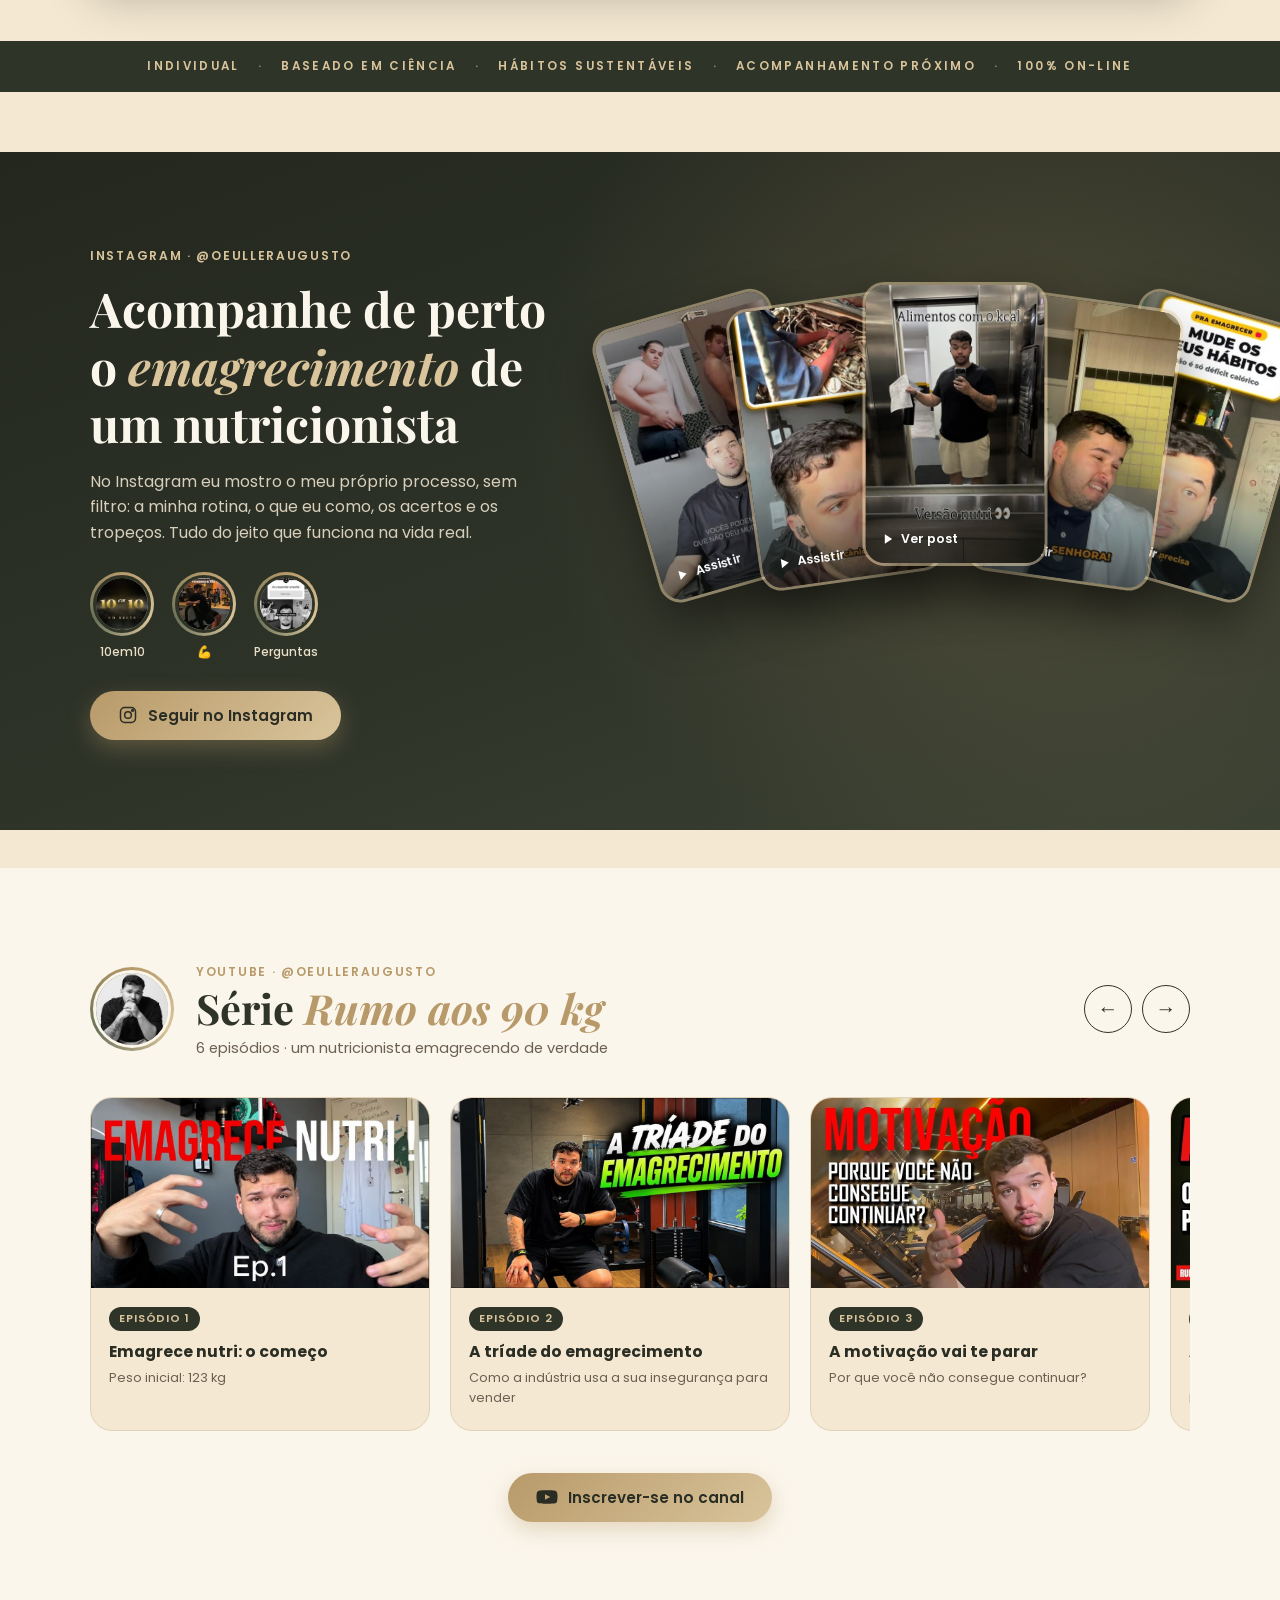
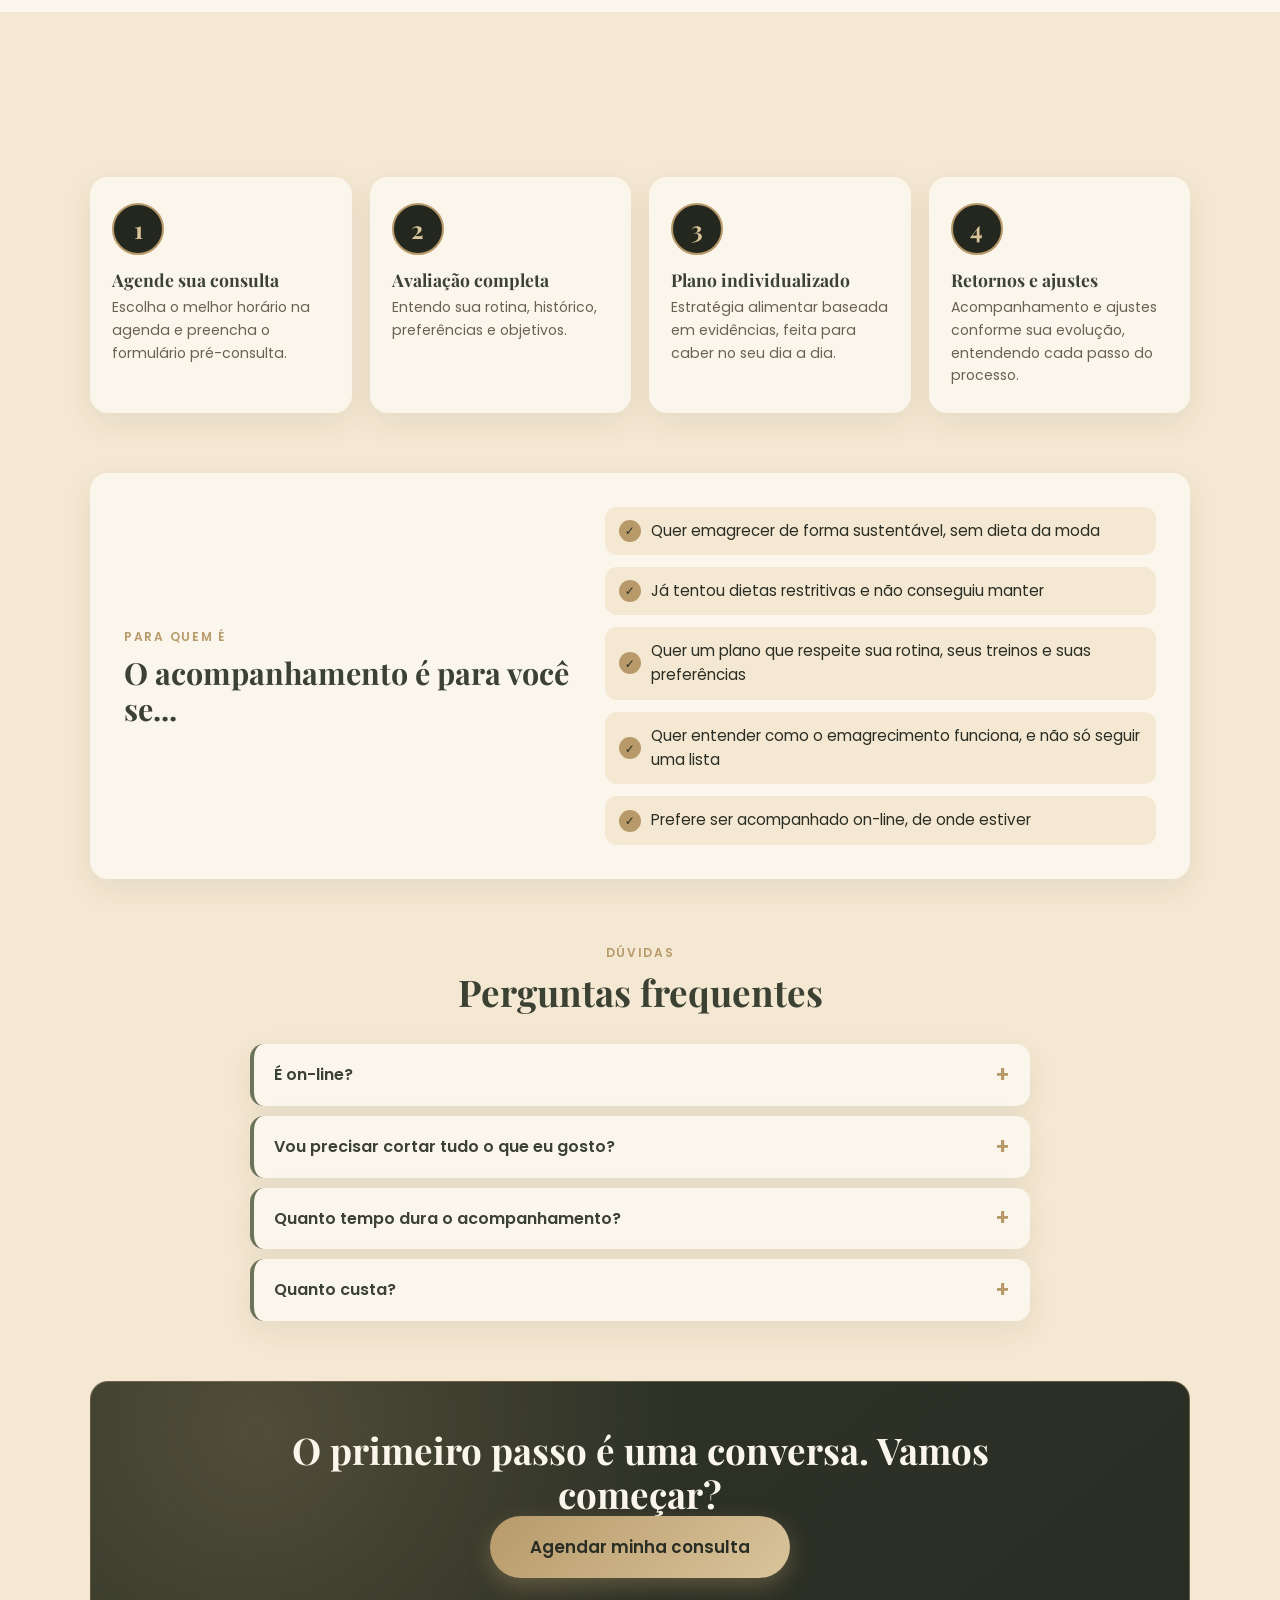
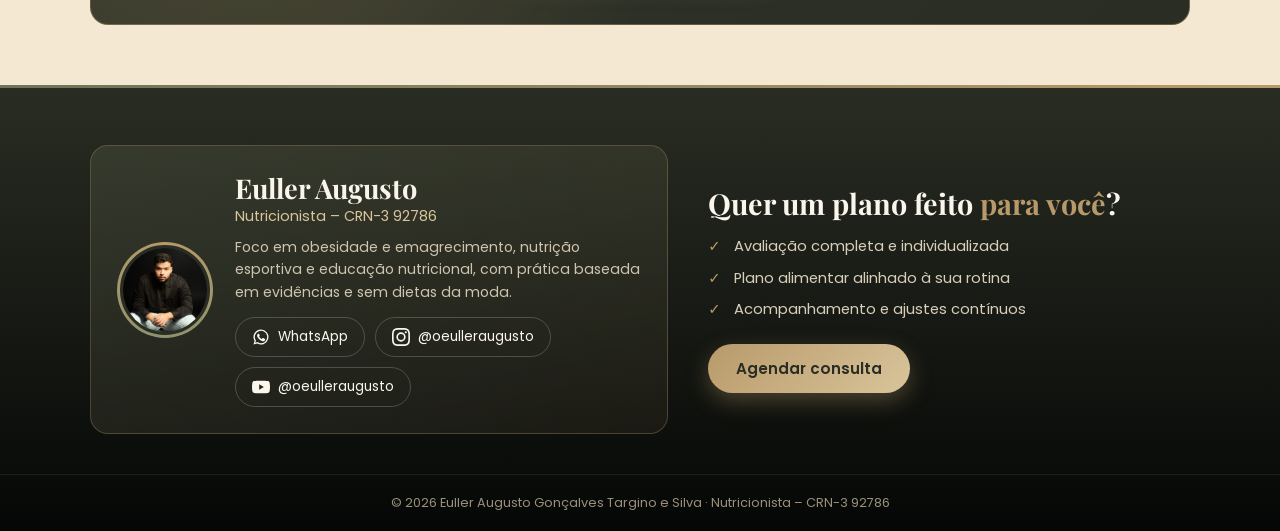
==== commit f47520b5: "Site só com o Euller Augusto: página inicial na raiz sem o Desafio 10 em 10, menu novo, /desafio10em" ====
--- a/index.html
+++ b/index.html
@@ -2,14 +2,283 @@
 <html lang="pt-BR">
 <head>
   <meta charset="UTF-8">
-  <title>Euller Augusto | Nutricionista</title>
-  <meta http-equiv="refresh" content="0; url=desafio10em10/index.html">
-  <script>
-    // Leva para a página do desafio (no site publicado, o vercel.json já faz isso)
-    location.replace(location.protocol === 'file:' ? 'desafio10em10/index.html' : '/desafio10em10' + location.search);
-  </script>
+  <meta name="viewport" content="width=device-width, initial-scale=1.0">
+  <title>Euller Augusto | Nutricionista on-line</title>
+  <meta name="description" content="Euller Augusto, nutricionista (CRN-3 92786). Consulta nutricional on-line para emagrecer com ciência e hábitos que se sustentam. Agende sua consulta.">
+  <!-- Prévia ao compartilhar o link (WhatsApp, Instagram, Facebook): endereços completos, senão a foto não aparece -->
+  <meta property="og:type" content="website">
+  <meta property="og:locale" content="pt_BR">
+  <meta property="og:site_name" content="Euller Augusto">
+  <meta property="og:url" content="https://www.eulleraugusto.com.br/">
+  <meta property="og:title" content="Euller Augusto | Nutricionista">
+  <meta property="og:description" content="Emagrecimento com ciência e hábitos que se sustentam. Consulta nutricional on-line e planos de acompanhamento.">
+  <meta property="og:image" content="https://www.eulleraugusto.com.br/img/compartilhar.jpg">
+  <meta property="og:image:width" content="1200">
+  <meta property="og:image:height" content="630">
+  <meta property="og:image:alt" content="Foto de Euller Augusto, nutricionista">
+  <meta name="twitter:card" content="summary_large_image">
+  <link rel="icon" href="favicon.ico" sizes="any">
+  <link rel="icon" type="image/png" sizes="32x32" href="favicon-32.png">
+  <link rel="apple-touch-icon" href="apple-touch-icon.png">
+  <link rel="manifest" href="site.webmanifest">
+  <meta name="theme-color" content="#2F3429">
+  <link rel="preconnect" href="https://fonts.googleapis.com">
+  <link rel="preconnect" href="https://fonts.gstatic.com" crossorigin>
+  <link href="https://fonts.googleapis.com/css2?family=Playfair+Display:ital,wght@0,600;0,700;1,500;1,600&family=Poppins:wght@300;400;500;600;700&display=swap" rel="stylesheet">
+  <link rel="stylesheet" href="style.css">
 </head>
 <body>
-  <a href="desafio10em10/">Ir para o Desafio 10 em 10</a>
+
+  <!-- ===== CABEÇALHO ===== -->
+  <header class="topbar">
+    <div class="container topbar-inner">
+      <a href="./" class="brand">
+        <span class="brand-mark">EA</span>
+        <span class="brand-text">
+          <strong data-pro="nome">Euller Augusto</strong>
+          <small>Nutricionista</small>
+        </span>
+      </a>
+      <nav class="nav">
+        <a href="" class="active">Início</a>
+        <a href="sobre/">O Euller</a>
+        <a href="planos/">Planos</a>
+        <a href="calculadora/">Calculadora</a>
+        <a href="#agendar" class="nav-cta">Agendar consulta</a>
+      </nav>
+    </div>
+  </header>
+
+  <!-- ===== APRESENTAÇÃO ===== -->
+  <section class="hero hero-sobre hero-inicio">
+    <div class="container sobre-grid">
+      <div class="sobre-texto">
+        <span class="pill">Nutricionista<span class="crn-wrap"> – <span data-pro="crn"></span></span></span>
+        <h1>Prazer, eu sou o <span class="gold acento">Euller Augusto</span></h1>
+        <p class="digitando-linha">Nutrição para <span class="digitando" data-frases="tratamento de obesidade|emagrecimento|quem treina|aprender a comer bem|resultados que se sustentam"></span></p>
+        <p>Acredito que emagrecer e cuidar da saúde não precisa de dieta da moda. Precisa de <strong>ciência</strong>, de um plano que <strong>caiba na sua rotina</strong> e de alguém que acompanhe você de perto.</p>
+        <div class="hero-botoes">
+          <a href="#agendar" class="btn btn-gold btn-pulse"><svg class="ico" viewBox="0 0 24 24" aria-hidden="true"><rect x="3" y="4.5" width="18" height="16.5" rx="2.5"/><path d="M16 2.5v4M8 2.5v4M3 10h18"/></svg> Agendar minha consulta</a>
+          <a href="planos/" class="btn btn-outline">Ver os planos</a>
+        </div>
+      </div>
+      <div class="sobre-foto" data-reveal>
+        <div class="foto-moldura" id="fotoMoldura">
+          <img src="img/euller-sobre.jpg" alt="Euller Augusto, nutricionista, sentado de braços cruzados" width="960" height="1200">
+        </div>
+        <div class="foto-selo selo-a"><strong>Nutrição</strong><span>São Camilo · 2025</span></div>
+        <div class="foto-selo selo-b"><strong>Pós-graduação</strong><span>USP · Esportiva e Obesidade</span></div>
+      </div>
+    </div>
+  </section>
+
+  <main class="sobre-main">
+
+    <!-- ===== AGENDAR CONSULTA ===== -->
+    <section class="container" id="agendar">
+      <div class="agenda-card" data-reveal>
+        <div class="agenda-txt">
+          <span class="rotulo">Consulta individual</span>
+          <h2>Agende sua consulta</h2>
+          <p>Marque agora sua consulta nutricional on-line comigo, no horário que for melhor para você.</p>
+          <ol class="agenda-passos">
+            <li><span>1</span><div><strong>Escolha o horário</strong> na agenda. Atendo das 8h às 11h e das 14h às 19h.</div></li>
+            <li><span>2</span><div><strong>Preencha o formulário pré-consulta</strong>, para eu chegar na consulta já conhecendo você.</div></li>
+            <li><span>3</span><div><strong>Consulta pelo Google Meet.</strong> O link chega no seu e-mail de confirmação.</div></li>
+          </ol>
+          <div class="agenda-botoes">
+            <a href="https://calendar.app.google/Gejym8KBETNPZoP79" target="_blank" rel="noopener" class="btn btn-gold agenda-celular"><svg class="ico" viewBox="0 0 24 24" aria-hidden="true"><rect x="3" y="4.5" width="18" height="16.5" rx="2.5"/><path d="M16 2.5v4M8 2.5v4M3 10h18"/></svg> Ver horários e agendar</a>
+            <a href="https://docs.google.com/forms/d/e/1FAIpQLSeUs0LPtoVxEXoMaYu_0epDBJ5fcAbYhyuP08v0uVSL8c9GvQ/viewform" target="_blank" rel="noopener" class="btn btn-gold"><svg class="ico" viewBox="0 0 24 24" aria-hidden="true"><rect x="8.5" y="2.5" width="7" height="4" rx="1"/><path d="M15.5 4.5h2a2 2 0 0 1 2 2v13a2 2 0 0 1-2 2h-11a2 2 0 0 1-2-2v-13a2 2 0 0 1 2-2h2"/><path d="M9 12h6M9 16h4"/></svg> Formulário pré-consulta</a>
+            <a href="https://calendar.app.google/Gejym8KBETNPZoP79" target="_blank" rel="noopener" class="btn btn-outline-escuro agenda-abrir">Abrir agenda em nova aba</a>
+          </div>
+        </div>
+        <div class="agenda-frame">
+          <iframe src="https://calendar.google.com/calendar/appointments/schedules/AcZssZ0s0TeBJKb9TuPtjzJTMCiVEqDDXyWTkxqh0jV6PcztvXNjheFt1chNZKyRE39s7y1hIoEcV8ft?gv=true" title="Agendar consulta com Euller Augusto" loading="lazy"></iframe>
+        </div>
+      </div>
+    </section>
+
+    <!-- ===== CONDIÇÃO ESPECIAL (some sozinha depois de 12/12) ===== -->
+    <section class="container" data-black-friday>
+      <div class="bf-card" data-reveal>
+        <div class="bf-selo">
+          <span class="bf-rotulo">Condição especial</span>
+          <span class="bf-datas">11/11 a 12/12</span>
+        </div>
+        <div class="bf-oferta">
+          <p class="bf-titulo">Consulta nutricional on-line <strong>com retorno</strong></p>
+          <p class="bf-precos"><span class="bf-por">R$ <strong data-bf-preco>259</strong></span></p>
+          <p class="bf-nota">Válida de 11 de novembro a 12 de dezembro.</p>
+        </div>
+        <a href="https://calendar.app.google/Gejym8KBETNPZoP79" target="_blank" rel="noopener" class="btn btn-gold btn-pulse bf-btn">Garantir meu horário</a>
+      </div>
+    </section>
+
+    <!-- ===== FAIXA DE PALAVRAS-CHAVE (parada: nada correndo de lado) ===== -->
+    <div class="faixa-palavras" aria-hidden="true">
+      <span>Individual</span><span>Baseado em ciência</span><span>Hábitos sustentáveis</span><span>Acompanhamento próximo</span><span>100% on-line</span>
+    </div>
+
+    <!-- ===== INSTAGRAM (faixa escura com os Reels em leque) =====
+         Fotos = posts reais (img/insta-1..6.jpg) e capas dos destaques (img/insta-destaque1..3.jpg), baixados em 17/11/2026. -->
+    <section class="ig-faixa" id="instagram">
+      <div class="container">
+        <div class="ig-faixa-txt" data-reveal>
+          <span class="rotulo">Instagram · @oeulleraugusto</span>
+          <h2>Acompanhe de perto o <em>emagrecimento</em> de um&nbsp;nutricionista</h2>
+          <p>No Instagram eu mostro o meu próprio processo, sem filtro: a minha rotina, o que eu como, os acertos e os tropeços. Tudo do jeito que funciona na vida real.</p>
+          <div class="ig-dest">
+            <a href="https://www.instagram.com/oeulleraugusto/" target="_blank" rel="noopener"><span class="ig-dest-anel"><img src="img/insta-destaque1.jpg" alt="" width="64" height="64"></span>10em10</a>
+            <a href="https://www.instagram.com/oeulleraugusto/" target="_blank" rel="noopener"><span class="ig-dest-anel"><img src="img/insta-destaque2.jpg" alt="" width="64" height="64"></span>💪</a>
+            <a href="https://www.instagram.com/oeulleraugusto/" target="_blank" rel="noopener"><span class="ig-dest-anel"><img src="img/insta-destaque3.jpg" alt="" width="64" height="64"></span>Perguntas</a>
+          </div>
+          <a href="https://www.instagram.com/oeulleraugusto/" target="_blank" rel="noopener" class="btn btn-gold ig-btn"><svg viewBox="0 0 24 24" aria-hidden="true"><rect x="3" y="3" width="18" height="18" rx="5"/><circle cx="12" cy="12" r="4"/><circle cx="17.5" cy="6.5" r="1"/></svg>Seguir no Instagram</a>
+        </div>
+        <div class="leque" data-reveal>
+          <a href="https://www.instagram.com/oeulleraugusto/reel/DcYuzoSuJ7h/" target="_blank" rel="noopener"><img src="img/insta-1.jpg" alt="" loading="lazy" width="480" height="640"><span class="leque-play"><svg viewBox="0 0 24 24" aria-hidden="true"><path d="M8 5v14l11-7z"/></svg>Assistir</span></a>
+          <a href="https://www.instagram.com/oeulleraugusto/reel/DfuS20ypLz7/" target="_blank" rel="noopener"><img src="img/insta-3.jpg" alt="" loading="lazy" width="480" height="640"><span class="leque-play"><svg viewBox="0 0 24 24" aria-hidden="true"><path d="M8 5v14l11-7z"/></svg>Assistir</span></a>
+          <a href="https://www.instagram.com/oeulleraugusto/p/DcRvqTJiWOQ/" target="_blank" rel="noopener"><img src="img/insta-2.jpg" alt="" loading="lazy" width="480" height="640"><span class="leque-play"><svg viewBox="0 0 24 24" aria-hidden="true"><path d="M8 5v14l11-7z"/></svg>Ver post</span></a>
+          <a href="https://www.instagram.com/oeulleraugusto/reel/Dfr3svpBLGk/" target="_blank" rel="noopener"><img src="img/insta-4.jpg" alt="" loading="lazy" width="480" height="640"><span class="leque-play"><svg viewBox="0 0 24 24" aria-hidden="true"><path d="M8 5v14l11-7z"/></svg>Assistir</span></a>
+          <a href="https://www.instagram.com/oeulleraugusto/reel/Dfo5h-qzTu-/" target="_blank" rel="noopener"><img src="img/insta-6.jpg" alt="" loading="lazy" width="480" height="640"><span class="leque-play"><svg viewBox="0 0 24 24" aria-hidden="true"><path d="M8 5v14l11-7z"/></svg>Assistir</span></a>
+        </div>
+      </div>
+    </section>
+
+    <!-- ===== YOUTUBE (série Rumo aos 90 kg em carrossel) =====
+         Capas = img/yt-ep1..6.jpg (miniaturas do YouTube) e img/yt-avatar.jpg. Números conforme os títulos dos vídeos. -->
+    <section class="yt" id="youtube">
+      <div class="container">
+        <div class="yt-cab" data-reveal>
+          <span class="yt-av"><img src="img/yt-avatar.jpg" alt="" width="84" height="84"></span>
+          <div>
+            <span class="rotulo">YouTube · @oeulleraugusto</span>
+            <h2>Série <em>Rumo aos 90 kg</em></h2>
+            <p>6 episódios · um nutricionista emagrecendo de verdade</p>
+          </div>
+          <div class="yt-setas"><button type="button" data-yt="-1" aria-label="Episódios anteriores">←</button><button type="button" data-yt="1" aria-label="Próximos episódios">→</button></div>
+        </div>
+        <div class="yt-carrossel" id="ytCarrossel">
+          <a class="yt-ep" href="https://www.youtube.com/watch?v=oJQxWxywiBI" target="_blank" rel="noopener"><span class="yt-capa"><img src="img/yt-ep1.jpg" alt="" loading="lazy" width="960" height="540"><span class="yt-play"><svg viewBox="0 0 24 24" aria-hidden="true"><path d="M8 5v14l11-7z"/></svg></span></span><span class="yt-info"><span class="yt-num">Episódio 1</span><strong>Emagrece nutri: o começo</strong><small>Peso inicial: 123 kg</small></span></a>
+          <a class="yt-ep" href="https://www.youtube.com/watch?v=3duBaAQbtZY" target="_blank" rel="noopener"><span class="yt-capa"><img src="img/yt-ep2.jpg" alt="" loading="lazy" width="960" height="540"><span class="yt-play"><svg viewBox="0 0 24 24" aria-hidden="true"><path d="M8 5v14l11-7z"/></svg></span></span><span class="yt-info"><span class="yt-num">Episódio 2</span><strong>A tríade do emagrecimento</strong><small>Como a indústria usa a sua insegurança para vender</small></span></a>
+          <a class="yt-ep" href="https://www.youtube.com/watch?v=FmC0Na3ZptY" target="_blank" rel="noopener"><span class="yt-capa"><img src="img/yt-ep3.jpg" alt="" loading="lazy" width="960" height="540"><span class="yt-play"><svg viewBox="0 0 24 24" aria-hidden="true"><path d="M8 5v14l11-7z"/></svg></span></span><span class="yt-info"><span class="yt-num">Episódio 3</span><strong>A motivação vai te parar</strong><small>Por que você não consegue continuar?</small></span></a>
+          <a class="yt-ep" href="https://www.youtube.com/watch?v=ZxndrdvlivM" target="_blank" rel="noopener"><span class="yt-capa"><img src="img/yt-ep4.jpg" alt="" loading="lazy" width="960" height="540"><span class="yt-play"><svg viewBox="0 0 24 24" aria-hidden="true"><path d="M8 5v14l11-7z"/></svg></span></span><span class="yt-info"><span class="yt-num">Episódio 4</span><strong>Ambição: o que te falta pra começar?</strong><small>Peso atual: 110,7 kg</small></span></a>
+          <a class="yt-ep" href="https://www.youtube.com/watch?v=hFhC-sCZb5A" target="_blank" rel="noopener"><span class="yt-capa"><img src="img/yt-ep5.jpg" alt="" loading="lazy" width="960" height="540"><span class="yt-play"><svg viewBox="0 0 24 24" aria-hidden="true"><path d="M8 5v14l11-7z"/></svg></span></span><span class="yt-info"><span class="yt-num">Episódio 5</span><strong>Um dia aleatório e um passeio no parque</strong><small>A rotina como ela é</small></span></a>
+          <a class="yt-ep" href="https://www.youtube.com/watch?v=sYmw8WOLmtE" target="_blank" rel="noopener"><span class="yt-capa"><img src="img/yt-ep6.jpg" alt="" loading="lazy" width="960" height="540"><span class="yt-play"><svg viewBox="0 0 24 24" aria-hidden="true"><path d="M8 5v14l11-7z"/></svg></span></span><span class="yt-info"><span class="yt-num">Episódio 6 · novo</span><strong>−13 kg: e agora começa o desafio</strong><small>Novo desafio! Deu tudo errado?</small></span></a>
+        </div>
+        <div class="yt-rodape"><a href="https://www.youtube.com/@oeulleraugusto?sub_confirmation=1" target="_blank" rel="noopener" class="btn btn-gold ig-btn"><svg class="ico-yt" viewBox="0 0 24 24" aria-hidden="true"><path d="M23 7.2a3 3 0 0 0-2.1-2.1C19 4.6 12 4.6 12 4.6s-7 0-8.9.5A3 3 0 0 0 1 7.2 31 31 0 0 0 .5 12 31 31 0 0 0 1 16.8a3 3 0 0 0 2.1 2.1c1.9.5 8.9.5 8.9.5s7 0 8.9-.5a3 3 0 0 0 2.1-2.1 31 31 0 0 0 .5-4.8 31 31 0 0 0-.5-4.8zM9.8 15.1V8.9l5.8 3.1z"/></svg>Inscrever-se no canal</a></div>
+      </div>
+    </section>
+
+    <!-- ===== COMO FUNCIONA ===== -->
+    <section class="container bloco">
+      <div class="bloco-head" data-reveal>
+        <span class="rotulo">Como funciona</span>
+        <h2>Do primeiro contato ao resultado</h2>
+      </div>
+      <ol class="passos">
+        <li data-reveal><span class="passo-num">1</span><h3>Agende sua consulta</h3><p>Escolha o melhor horário na agenda e preencha o formulário pré-consulta.</p></li>
+        <li data-reveal><span class="passo-num">2</span><h3>Avaliação completa</h3><p>Entendo sua rotina, histórico, preferências e objetivos.</p></li>
+        <li data-reveal><span class="passo-num">3</span><h3>Plano individualizado</h3><p>Estratégia alimentar baseada em evidências, feita para caber no seu dia a dia.</p></li>
+        <li data-reveal><span class="passo-num">4</span><h3>Retornos e ajustes</h3><p>Acompanhamento e ajustes conforme sua evolução, entendendo cada passo do processo.</p></li>
+      </ol>
+    </section>
+
+    <!-- ===== PARA QUEM É ===== -->
+    <section class="container bloco">
+      <div class="para-quem" data-reveal>
+        <div>
+          <span class="rotulo">Para quem é</span>
+          <h2>O acompanhamento é para você se...</h2>
+        </div>
+        <ul class="checklist">
+          <li>Quer emagrecer de forma sustentável, sem dieta da moda</li>
+          <li>Já tentou dietas restritivas e não conseguiu manter</li>
+          <li>Quer um plano que respeite sua rotina, seus treinos e suas preferências</li>
+          <li>Quer entender como o emagrecimento funciona, e não só seguir uma lista</li>
+          <li>Prefere ser acompanhado on-line, de onde estiver</li>
+        </ul>
+      </div>
+    </section>
+
+    <!-- ===== PERGUNTAS FREQUENTES ===== -->
+    <section class="container bloco">
+      <div class="bloco-head" data-reveal>
+        <span class="rotulo">Dúvidas</span>
+        <h2>Perguntas frequentes</h2>
+      </div>
+      <div class="faq" data-reveal>
+        <details>
+          <summary>É on-line?</summary>
+          <p>Sim. A consulta é por vídeo, pelo Google Meet, e o acompanhamento é feito de onde você estiver.</p>
+        </details>
+        <details>
+          <summary>Vou precisar cortar tudo o que eu gosto?</summary>
+          <p>Não. O plano é montado com base na sua rotina e preferências. Dieta que você não consegue seguir não funciona.</p>
+        </details>
+        <details>
+          <summary>Quanto tempo dura o acompanhamento?</summary>
+          <p>Você escolhe: consulta avulsa ou planos de 1, 3 e 6 meses, com retornos e ajustes. A partir do trimestral, você usa também o app 10 em 10. <a href="planos/">Veja os planos</a>.</p>
+        </details>
+        <details>
+          <summary>Quanto custa?</summary>
+          <p>A consulta avulsa é R$ 189. Os valores de todos os planos estão na <a href="planos/">página de planos</a>, e as formas de pagamento eu passo pelo WhatsApp.</p>
+        </details>
+      </div>
+    </section>
+
+    <!-- ===== CHAMADA FINAL ===== -->
+    <section class="container">
+      <div class="cta-final" data-reveal>
+        <h2>O primeiro passo é uma conversa. Vamos começar?</h2>
+        <a href="#agendar" class="btn btn-gold btn-big-inline btn-pulse">Agendar minha consulta</a>
+      </div>
+    </section>
+  </main>
+
+  <!-- ===== RODAPÉ / PROMOÇÃO ===== -->
+  <footer id="contato" class="footer">
+    <div class="container footer-inner">
+      <div class="pro-card" id="proCard">
+        <div class="pro-avatar"><img src="img/euller-principal.jpg" alt="Euller Augusto, nutricionista" width="960" height="1200"></div>
+        <div class="pro-info">
+          <h3 data-pro="nome">Euller Augusto</h3>
+          <p class="pro-role">Nutricionista<span class="crn-wrap"> – <span data-pro="crn"></span></span></p>
+          <p class="pro-bio">Foco em obesidade e emagrecimento, nutrição esportiva e educação nutricional, com prática baseada em evidências e sem dietas da moda.</p>
+          <div class="socials">
+            <a id="lnkWhatsapp" href="#" target="_blank" rel="noopener" class="social" aria-label="WhatsApp">
+              <svg viewBox="0 0 24 24"><path d="M12 2a10 10 0 00-8.6 15.1L2 22l5-1.3A10 10 0 1012 2zm0 18.2a8.2 8.2 0 01-4.2-1.2l-.3-.2-3 .8.8-2.9-.2-.3A8.2 8.2 0 1112 20.2zm4.5-6.1c-.2-.1-1.5-.7-1.7-.8-.2-.1-.4-.1-.6.1l-.8 1c-.1.2-.3.2-.5.1a6.7 6.7 0 01-3.3-2.9c-.3-.4.3-.4.7-1.3.1-.2 0-.3 0-.4l-.8-1.8c-.2-.5-.4-.4-.6-.4h-.5a1 1 0 00-.7.3 3 3 0 00-.9 2.2 5.2 5.2 0 001.1 2.7 11.8 11.8 0 004.5 4c1.7.7 2.3.8 3.2.6a2.7 2.7 0 001.8-1.2 2.2 2.2 0 00.1-1.2c0-.1-.2-.2-.5-.3z"/></svg>
+              <span>WhatsApp</span>
+            </a>
+            <a id="lnkInstagram" href="#" target="_blank" rel="noopener" class="social" aria-label="Instagram">
+              <svg viewBox="0 0 24 24"><path d="M12 2.2c3.2 0 3.6 0 4.8.1 3.3.1 4.8 1.7 4.9 4.9.1 1.3.1 1.6.1 4.8s0 3.6-.1 4.8c-.1 3.2-1.7 4.8-4.9 4.9-1.3.1-1.6.1-4.8.1s-3.6 0-4.8-.1c-3.3-.1-4.8-1.7-4.9-4.9C2.2 15.6 2.2 15.2 2.2 12s0-3.6.1-4.8C2.4 3.9 3.9 2.4 7.2 2.3c1.2-.1 1.6-.1 4.8-.1zM12 0C8.7 0 8.3 0 7.1.1 2.7.3.3 2.7.1 7.1 0 8.3 0 8.7 0 12s0 3.7.1 4.9c.2 4.4 2.6 6.8 7 7 1.2.1 1.6.1 4.9.1s3.7 0 4.9-.1c4.4-.2 6.8-2.6 7-7 .1-1.2.1-1.6.1-4.9s0-3.7-.1-4.9c-.2-4.4-2.6-6.8-7-7C15.7 0 15.3 0 12 0zm0 5.8a6.2 6.2 0 100 12.4 6.2 6.2 0 000-12.4zM12 16a4 4 0 110-8 4 4 0 010 8zm6.4-11.8a1.4 1.4 0 100 2.9 1.4 1.4 0 000-2.9z"/></svg>
+              <span data-pro="instagram">@seuinstagram</span>
+            </a>
+            <a id="lnkYoutube" href="#" target="_blank" rel="noopener" class="social" aria-label="YouTube">
+              <svg viewBox="0 0 24 24"><path d="M23.5 6.2a3 3 0 00-2.1-2.1C19.5 3.6 12 3.6 12 3.6s-7.5 0-9.4.5A3 3 0 00.5 6.2 31.4 31.4 0 000 12a31.4 31.4 0 00.5 5.8 3 3 0 002.1 2.1c1.9.5 9.4.5 9.4.5s7.5 0 9.4-.5a3 3 0 002.1-2.1A31.4 31.4 0 0024 12a31.4 31.4 0 00-.5-5.8zM9.6 15.6V8.4l6.2 3.6-6.2 3.6z"/></svg>
+              <span data-pro="youtubeNome">YouTube</span>
+            </a>
+          </div>
+        </div>
+      </div>
+      <div class="footer-cta">
+        <h3>Quer um plano feito <span class="gold">para você</span>?</h3>
+        <ul class="benefits">
+          <li>Avaliação completa e individualizada</li>
+          <li>Plano alimentar alinhado à sua rotina</li>
+          <li>Acompanhamento e ajustes contínuos</li>
+        </ul>
+        <a id="lnkCta" href="#" target="_blank" rel="noopener" class="btn btn-gold">Agendar consulta</a>
+      </div>
+    </div>
+    <div class="footer-bottom">
+      <p>© <span id="ano"></span> <span data-pro="nomeCompleto">Euller Augusto Gonçalves Targino e Silva</span> · Nutricionista<span class="crn-wrap"> – <span data-pro="crn"></span></span></p>
+    </div>
+  </footer>
+
+  <a id="floatBtn" class="float-btn" data-whatsapp="Olá, Euller! Vim pelo site e quero saber mais sobre a consulta." target="_blank" rel="noopener" href="#contato" aria-label="Fale com o nutricionista">
+    <img class="float-icon" src="img/euller-principal.jpg" alt=""><span class="float-text">Fale com o Euller</span>
+  </a>
+
+  <script src="script.js"></script>
 </body>
 </html>
--- a/style.css
+++ b/style.css
@@ -0,0 +1,1135 @@
+/* ============ PALETA ============ */
+:root {
+  --green-900: #2F3429;
+  --green-800: #3B4133;
+  --green-700: #4A5140;
+  --green-600: #6B7359;
+  --green-500: #8A9270;
+  --green-100: #EFE4CC;
+  --gold: #B89A6A;
+  --gold-light: #D9C49B;
+  --black: #2A2D23;
+  --gray-900: #2A2D23;
+  --gray-600: #6B6152;
+  --gray-300: #E2D3B6;
+  --gray-100: #F4E8D2;
+  --white: #FBF6EC;
+  --danger: #b3261e;
+  --warn: #a86b00;
+  --radius: 18px;
+  --shadow: 0 10px 30px rgba(47,52,41, .08);
+}
+
+* { box-sizing: border-box; margin: 0; padding: 0; }
+html { scroll-behavior: smooth; }
+body {
+  font-family: 'Poppins', system-ui, sans-serif;
+  background: var(--gray-100);
+  color: var(--gray-900);
+  line-height: 1.6;
+  -webkit-font-smoothing: antialiased;
+}
+h1, h2, h3 { font-family: 'Playfair Display', Georgia, serif; line-height: 1.2; }
+a { color: inherit; }
+.container { width: min(1100px, 100% - 32px); margin-inline: auto; }
+.gold { color: var(--gold); }
+.hidden { display: none !important; }
+
+/* ============ TOPBAR ============ */
+.topbar {
+  position: sticky; top: 0; z-index: 50;
+  background: rgba(42,45,35, .92);
+  backdrop-filter: blur(10px);
+  border-bottom: 1px solid rgba(184,154,106, .25);
+}
+.topbar-inner { display: flex; align-items: center; justify-content: space-between; padding: 12px 0; }
+.brand { display: flex; align-items: center; gap: 10px; text-decoration: none; color: var(--white); }
+.brand-mark {
+  width: 40px; height: 40px; border-radius: 50%;
+  display: grid; place-items: center;
+  font-family: 'Playfair Display', serif; font-weight: 700;
+  background: linear-gradient(135deg, var(--gold), var(--gold-light));
+  color: var(--black);
+}
+.brand-text { display: flex; flex-direction: column; line-height: 1.1; }
+.brand-text small { color: var(--gold-light); font-size: .72rem; letter-spacing: .12em; text-transform: uppercase; }
+.nav { display: flex; gap: 22px; align-items: center; }
+.nav a { color: #DCD2BC; text-decoration: none; font-size: .92rem; transition: color .2s; }
+.nav a:hover { color: var(--gold-light); }
+.nav-cta { border: 1px solid var(--gold); padding: 6px 16px; border-radius: 999px; color: var(--gold-light) !important; }
+.nav-cta:hover { background: var(--gold); color: var(--black) !important; }
+
+/* ============ HERO ============ */
+.hero {
+  background:
+    radial-gradient(circle at 85% 20%, rgba(184,154,106,.18), transparent 40%),
+    radial-gradient(circle at 10% 90%, rgba(138,146,112,.35), transparent 45%),
+    linear-gradient(160deg, var(--black) 0%, var(--green-900) 55%, var(--green-800) 100%);
+  color: var(--white);
+  padding: 80px 0 120px;
+  text-align: center;
+}
+.hero-inner { max-width: 820px; }
+.pill {
+  display: inline-block; padding: 6px 16px; border-radius: 999px;
+  border: 1px solid rgba(184,154,106,.5); color: var(--gold-light);
+  font-size: .8rem; letter-spacing: .08em; text-transform: uppercase;
+}
+.hero h1 { font-size: clamp(2rem, 5vw, 3.3rem); margin: 22px 0 18px; }
+.hero p { color: #D8CFBB; font-size: 1.05rem; max-width: 640px; margin: 0 auto 30px; }
+.hero-stats { display: flex; justify-content: center; gap: 48px; margin-top: 50px; flex-wrap: wrap; }
+.hero-stats div { display: flex; flex-direction: column; }
+.hero-stats strong { font-size: 2.2rem; color: var(--gold-light); font-family: 'Playfair Display', serif; }
+.hero-stats span { font-size: .85rem; color: #BDB39C; }
+
+/* ============ BOTÕES ============ */
+.btn {
+  display: inline-block; border: none; cursor: pointer;
+  padding: 13px 28px; border-radius: 999px;
+  font: 600 .95rem 'Poppins', sans-serif; text-decoration: none;
+  transition: transform .2s, box-shadow .2s, background .2s;
+}
+.btn:hover { transform: translateY(-2px); }
+.btn-gold { background: linear-gradient(135deg, var(--gold), var(--gold-light)); color: var(--black); box-shadow: 0 8px 22px rgba(184,154,106,.35); }
+.btn-gold:hover { box-shadow: 0 12px 28px rgba(184,154,106,.5); }
+.btn-green { background: var(--green-600); color: var(--white); }
+.btn-green:hover { background: var(--green-700); }
+.btn-big { width: 100%; padding: 18px; font-size: 1.05rem; margin-top: 10px; }
+
+/* ============ CARDS / PASSOS ============ */
+main { margin-top: -70px; position: relative; display: flex; flex-direction: column; gap: 22px; padding-bottom: 60px; }
+.card {
+  background: var(--white); border-radius: var(--radius);
+  padding: 30px; box-shadow: var(--shadow);
+  border: 1px solid #EADBC0;
+}
+.step-head { display: flex; align-items: center; gap: 14px; margin-bottom: 18px; }
+.step-head h2 { font-size: 1.45rem; color: var(--green-800); }
+.step-num {
+  width: 38px; height: 38px; border-radius: 50%; flex-shrink: 0;
+  display: grid; place-items: center; font-weight: 700;
+  background: var(--green-700); color: var(--gold-light);
+  box-shadow: 0 0 0 4px var(--green-100);
+}
+.hint { color: var(--gray-600); font-size: .92rem; margin-bottom: 16px; }
+.hint.small { font-size: .82rem; margin-top: 4px; }
+
+.grid { display: grid; gap: 16px; margin-bottom: 16px; }
+.grid-2 { grid-template-columns: repeat(2, 1fr); }
+.grid-4 { grid-template-columns: repeat(4, 1fr); }
+.grid-ex { grid-template-columns: 2.2fr 1fr 1fr auto; align-items: end; }
+
+.field { display: flex; flex-direction: column; gap: 6px; }
+.field label { font-size: .85rem; font-weight: 500; color: var(--green-800); }
+.field label small { color: var(--gray-600); font-weight: 400; }
+input, select {
+  width: 100%; padding: 12px 14px; border-radius: 12px;
+  border: 1.5px solid var(--gray-300); background: var(--white);
+  font: 400 .95rem 'Poppins', sans-serif; color: var(--gray-900);
+  transition: border-color .2s, box-shadow .2s;
+}
+input:focus, select:focus { outline: none; border-color: var(--green-500); box-shadow: 0 0 0 4px rgba(138,146,112,.15); }
+.field-btn .btn { padding: 12px 22px; white-space: nowrap; }
+
+.toggle { display: flex; background: var(--gray-100); border-radius: 12px; padding: 4px; border: 1.5px solid var(--gray-300); }
+.toggle button {
+  flex: 1; border: none; background: transparent; padding: 8px 6px; border-radius: 9px;
+  font: 500 .88rem 'Poppins', sans-serif; color: var(--gray-600); cursor: pointer; transition: all .2s;
+}
+.toggle button.active { background: var(--green-700); color: var(--white); box-shadow: 0 4px 10px rgba(74,81,64,.3); }
+.toggle-wide { margin-bottom: 18px; }
+.toggle-wide button { padding: 12px; }
+
+/* ============ FATOR DE ATIVIDADE ============ */
+.fa-list { display: grid; grid-template-columns: repeat(auto-fill, minmax(240px, 1fr)); gap: 12px; }
+.fa-item {
+  border: 1.5px solid var(--gray-300); border-radius: 14px; padding: 14px 16px;
+  cursor: pointer; transition: all .2s; position: relative; background: var(--white);
+}
+.fa-item:hover { border-color: var(--green-500); transform: translateY(-2px); }
+.fa-item.active { border-color: var(--green-600); background: var(--green-100); box-shadow: 0 6px 16px rgba(74,81,64,.12); }
+.fa-item.active::after {
+  content: '✓'; position: absolute; top: 10px; right: 12px;
+  width: 22px; height: 22px; border-radius: 50%; background: var(--gold);
+  color: var(--black); font-size: .75rem; font-weight: 700; display: grid; place-items: center;
+}
+.fa-val { font-size: 1.4rem; font-weight: 700; color: var(--green-700); font-family: 'Playfair Display', serif; }
+.fa-name { font-weight: 600; font-size: .95rem; display: block; }
+.fa-desc { font-size: .8rem; color: var(--gray-600); margin-top: 4px; }
+
+/* ============ EXERCÍCIOS ============ */
+.ex-list { list-style: none; display: flex; flex-direction: column; gap: 8px; }
+.ex-list .empty { color: var(--gray-600); font-size: .88rem; font-style: italic; padding: 10px 0; }
+.ex-item {
+  display: flex; align-items: center; justify-content: space-between; gap: 12px;
+  padding: 12px 16px; border-radius: 12px; background: var(--gray-100);
+  border-left: 4px solid var(--gold); animation: slideIn .3s ease;
+}
+.ex-item .ex-name { font-weight: 600; font-size: .92rem; }
+.ex-item .ex-meta { font-size: .8rem; color: var(--gray-600); }
+.ex-item .ex-kcal { font-weight: 700; color: var(--green-700); white-space: nowrap; }
+.ex-remove {
+  border: none; background: transparent; color: var(--danger); font-size: 1.2rem;
+  cursor: pointer; width: 30px; height: 30px; border-radius: 50%; transition: background .2s;
+}
+.ex-remove:hover { background: #fbe6e5; }
+@keyframes slideIn { from { opacity: 0; transform: translateX(-10px); } to { opacity: 1; transform: none; } }
+
+.error { color: var(--danger); font-size: .88rem; min-height: 1.2em; }
+
+/* ============ RESULTADOS ============ */
+.results { display: flex; flex-direction: column; gap: 22px; animation: fadeUp .6s ease; }
+@keyframes fadeUp { from { opacity: 0; transform: translateY(20px); } to { opacity: 1; transform: none; } }
+.card.dark {
+  background: linear-gradient(150deg, var(--black), var(--green-900) 60%, var(--green-800));
+  color: var(--white); border: 1px solid rgba(184,154,106,.35); text-align: center;
+}
+.label { font-size: .8rem; letter-spacing: .12em; text-transform: uppercase; color: var(--gold-light); }
+.big-number { font-family: 'Playfair Display', serif; font-size: clamp(3rem, 9vw, 5rem); font-weight: 700; line-height: 1.1; margin: 8px 0 20px; }
+.big-number small { font-family: 'Poppins', sans-serif; font-size: 1rem; font-weight: 400; margin-left: 8px; opacity: .8; }
+.big-number.green { color: var(--green-700); font-size: clamp(2.6rem, 7vw, 4rem); margin-bottom: 8px; }
+
+.stack-bar { display: flex; height: 16px; border-radius: 999px; overflow: hidden; background: rgba(255,255,255,.08); }
+.stack-bar div { width: 0; transition: width 1.4s cubic-bezier(.2,.8,.2,1); }
+.legend { display: flex; flex-wrap: wrap; justify-content: center; gap: 18px; margin-top: 14px; font-size: .82rem; color: #D8CFBB; }
+.legend span { display: inline-flex; align-items: center; gap: 6px; }
+.legend i { width: 10px; height: 10px; border-radius: 3px; display: inline-block; }
+
+.result-cards { margin: 0; }
+.r-card {
+  background: var(--white); border-radius: 16px; padding: 20px; box-shadow: var(--shadow);
+  display: flex; flex-direction: column; border-top: 4px solid var(--green-600);
+  transition: transform .2s;
+}
+.r-card:hover { transform: translateY(-4px); }
+.r-card:nth-child(2) { border-top-color: var(--green-500); }
+.r-card:nth-child(3) { border-top-color: var(--gold); }
+.r-card:nth-child(4) { border-top-color: var(--black); }
+.r-card span { font-size: .82rem; color: var(--gray-600); }
+.r-card strong { font-size: 2rem; font-family: 'Playfair Display', serif; color: var(--green-800); }
+.r-card small { font-size: .78rem; color: var(--gray-600); }
+
+.goal-card { display: grid; grid-template-columns: 1fr auto; gap: 20px; border: 2px solid var(--gold); }
+.goal-main p { color: var(--gray-600); font-size: .92rem; }
+.goal-side { display: flex; flex-direction: column; gap: 12px; justify-content: center; }
+.goal-side div { background: var(--gray-100); padding: 12px 20px; border-radius: 12px; min-width: 190px; }
+.goal-side span { font-size: .78rem; color: var(--gray-600); display: block; }
+.goal-side strong { font-size: 1.25rem; color: var(--green-800); }
+.alerts { grid-column: 1 / -1; list-style: none; display: flex; flex-direction: column; gap: 8px; }
+.alerts li { padding: 10px 14px; border-radius: 10px; font-size: .86rem; }
+.alerts li.warn { background: #fff5dd; color: var(--warn); border-left: 4px solid var(--gold); }
+.alerts li.danger { background: #fbe6e5; color: var(--danger); border-left: 4px solid var(--danger); }
+.alerts li.ok { background: var(--green-100); color: var(--green-700); border-left: 4px solid var(--green-600); }
+
+.card h3 { color: var(--green-800); font-size: 1.35rem; margin-bottom: 12px; }
+.card h4 { color: var(--green-800); margin: 22px 0 10px; font-size: 1rem; }
+.eq-chosen { background: var(--green-100); border-radius: 14px; padding: 18px; border-left: 5px solid var(--green-600); }
+.eq-chosen .eq-name { font-weight: 700; font-size: 1.1rem; color: var(--green-800); }
+.eq-chosen .eq-formula { font-family: Consolas, monospace; font-size: .85rem; background: var(--white); padding: 8px 12px; border-radius: 8px; margin: 8px 0; display: inline-block; }
+.eq-chosen p { font-size: .9rem; color: var(--gray-900); }
+.table-wrap { overflow-x: auto; }
+.eq-table { width: 100%; border-collapse: collapse; font-size: .88rem; }
+.eq-table th { text-align: left; padding: 10px; background: var(--black); color: var(--gold-light); font-weight: 500; }
+.eq-table th:first-child { border-radius: 10px 0 0 0; }
+.eq-table th:last-child { border-radius: 0 10px 0 0; }
+.eq-table td { padding: 10px; border-bottom: 1px solid var(--gray-300); }
+.eq-table tr.chosen td { background: var(--green-100); font-weight: 600; }
+.eq-table tr.chosen td:first-child::before { content: '★ '; color: var(--gold); }
+.eq-table tr.na td { color: #A99F87; }
+
+.promo-inline {
+  display: flex; align-items: center; justify-content: space-between; gap: 18px; flex-wrap: wrap;
+  padding: 20px 26px; border-radius: var(--radius);
+  background: linear-gradient(120deg, var(--green-800), var(--green-700)); color: var(--white);
+}
+.promo-inline p { max-width: 620px; }
+.promo-inline strong { color: var(--gold-light); }
+
+/* ============ CIÊNCIA ============ */
+.science h2 { color: var(--green-800); margin-bottom: 20px; font-size: 1.6rem; }
+.sci-item { padding: 18px; border-radius: 14px; background: var(--gray-100); border-top: 3px solid var(--gold); }
+.sci-item h4 { margin: 0 0 6px; color: var(--green-800); font-size: .98rem; }
+.sci-item p { font-size: .86rem; color: var(--gray-600); }
+.refs { margin-top: 10px; }
+.refs summary { cursor: pointer; font-weight: 600; color: var(--green-700); padding: 8px 0; }
+.refs ol { padding-left: 22px; font-size: .8rem; color: var(--gray-600); display: flex; flex-direction: column; gap: 4px; }
+.disclaimer { margin-top: 16px; font-size: .8rem; color: var(--gray-600); font-style: italic; }
+
+/* ============ RODAPÉ ============ */
+.footer {
+  background: linear-gradient(180deg, var(--black), #050706);
+  color: var(--white); padding-top: 60px; position: relative; overflow: hidden;
+}
+.footer::before {
+  content: ''; position: absolute; inset: 0 0 auto 0; height: 3px;
+  background: linear-gradient(90deg, var(--green-600), var(--gold), var(--green-600));
+  background-size: 200% 100%; animation: shine 6s linear infinite;
+}
+@keyframes shine { to { background-position: 200% 0; } }
+.footer-inner { display: grid; grid-template-columns: 1.2fr 1fr; gap: 40px; align-items: center; padding-bottom: 40px; }
+.pro-card {
+  display: flex; gap: 22px; align-items: center;
+  padding: 26px; border-radius: var(--radius);
+  background: linear-gradient(145deg, rgba(107,115,89,.25), rgba(184,154,106,.08));
+  border: 1px solid rgba(184,154,106,.3);
+  transition: transform .15s ease-out, box-shadow .3s;
+  transform-style: preserve-3d;
+}
+.pro-card:hover { box-shadow: 0 20px 50px rgba(184,154,106,.15); }
+.pro-avatar {
+  width: 96px; height: 96px; border-radius: 50%; flex-shrink: 0;
+  padding: 3px; background: conic-gradient(var(--gold), var(--green-500), var(--gold));
+  animation: spin 8s linear infinite;
+}
+.pro-avatar img {
+  width: 100%; height: 100%; border-radius: 50%; display: block;
+  object-fit: cover; object-position: center 12%;
+  border: 3px solid var(--black); background: var(--green-900);
+  animation: spin 8s linear infinite reverse;
+}
+@keyframes spin { to { transform: rotate(360deg); } }
+.pro-info h3 { font-size: 1.7rem; }
+.pro-role { color: var(--gold-light); font-size: .9rem; margin-bottom: 8px; }
+.pro-bio { color: #CFC5AE; font-size: .88rem; margin-bottom: 14px; }
+.socials { display: flex; gap: 10px; flex-wrap: wrap; }
+.social {
+  display: inline-flex; align-items: center; gap: 8px; text-decoration: none;
+  padding: 8px 16px; border-radius: 999px; font-size: .85rem;
+  border: 1px solid rgba(255,255,255,.2); transition: all .25s;
+}
+.social svg { width: 18px; height: 18px; fill: currentColor; }
+.social:hover { background: var(--gold); color: var(--black); border-color: var(--gold); transform: translateY(-3px); }
+.footer-cta h3 { font-size: 1.8rem; margin-bottom: 14px; }
+.benefits { list-style: none; margin-bottom: 22px; display: flex; flex-direction: column; gap: 8px; }
+.benefits li { color: #D8CFBB; font-size: .92rem; padding-left: 26px; position: relative; }
+.benefits li::before { content: '✓'; position: absolute; left: 0; color: var(--gold); font-weight: 700; }
+.footer-bottom { border-top: 1px solid rgba(255,255,255,.08); padding: 18px 0; text-align: center; font-size: .8rem; color: #9A907A; }
+
+/* Botão flutuante */
+.float-btn {
+  position: fixed; right: 20px; bottom: 20px; z-index: 60;
+  display: flex; align-items: center; gap: 8px; text-decoration: none;
+  background: var(--green-700); color: var(--white);
+  border: 2px solid var(--gold); border-radius: 999px; padding: 10px;
+  box-shadow: 0 10px 25px rgba(35,39,30,.25);
+  transition: all .3s; opacity: 0; transform: translateY(20px); pointer-events: none;
+}
+.float-btn.show { opacity: 1; transform: none; pointer-events: auto; }
+.float-icon { width: 40px; height: 40px; border-radius: 50%; object-fit: cover; object-position: center 12%; display: block; }
+.float-btn { padding: 4px; }
+.float-text { max-width: 0; overflow: hidden; white-space: nowrap; transition: max-width .35s; font-size: .88rem; font-weight: 500; }
+.float-btn:hover .float-text { max-width: 160px; padding-right: 6px; }
+
+/* Animação de entrada ao rolar */
+.reveal { opacity: 0; transform: translateY(24px); transition: opacity .6s, transform .6s; }
+.reveal.visible { opacity: 1; transform: none; }
+
+/* ============ RESPONSIVO ============ */
+@media (max-width: 900px) {
+  .grid-4 { grid-template-columns: repeat(2, 1fr); }
+  .grid-ex { grid-template-columns: 1fr 1fr; }
+  .grid-ex .field:first-child { grid-column: 1 / -1; }
+  .footer-inner { grid-template-columns: 1fr; }
+  .goal-card { grid-template-columns: 1fr; }
+}
+@media (max-width: 600px) {
+  .nav a:not(.nav-cta) { display: none; }
+  .grid-2, .grid-4 { grid-template-columns: 1fr; }
+  .grid-ex { grid-template-columns: 1fr 1fr; }
+  .field-btn { grid-column: 1 / -1; }
+  .field-btn .btn { width: 100%; }
+  .card { padding: 22px 18px; }
+  .hero { padding: 60px 0 110px; }
+  .hero-stats { gap: 26px; }
+  .pro-card { flex-direction: column; text-align: center; }
+  .socials { justify-content: center; }
+  .result-cards { grid-template-columns: 1fr 1fr; }
+  .r-card strong { font-size: 1.6rem; }
+}
+
+/* ============ PÁGINA SOBRE ============ */
+.nav a.active { color: var(--gold-light); }
+.btn-outline { border: 1.5px solid var(--gold); color: var(--gold-light); background: transparent; }
+.btn-outline:hover { background: var(--gold); color: var(--black); }
+
+.hero-sobre { text-align: left; padding: 70px 0 110px; }
+.sobre-grid { display: grid; grid-template-columns: 1.15fr .85fr; gap: 50px; align-items: center; }
+.sobre-texto h1 { font-size: clamp(2.2rem, 5vw, 3.5rem); margin: 20px 0 10px; }
+.sobre-texto > p { color: #D8CFBB; font-size: 1.02rem; margin: 0 0 14px; max-width: 560px; }
+.sobre-texto strong { color: var(--white); }
+.digitando-linha { font-size: 1.2rem !important; color: var(--white) !important; min-height: 1.6em; }
+.digitando { color: var(--gold-light); font-weight: 600; border-right: 2px solid var(--gold); padding-right: 3px; animation: cursor .8s steps(1) infinite; }
+@keyframes cursor { 50% { border-color: transparent; } }
+.hero-botoes { display: flex; gap: 12px; flex-wrap: wrap; margin-top: 26px; }
+
+.sobre-foto { position: relative; max-width: 380px; justify-self: center; width: 100%; }
+.foto-moldura {
+  border-radius: 24px; overflow: hidden; padding: 4px;
+  background: linear-gradient(140deg, var(--gold), var(--green-500) 50%, var(--gold-light));
+  box-shadow: 0 30px 60px rgba(35,39,30,.45);
+  transition: transform .15s ease-out;
+}
+.foto-moldura img { width: 100%; height: auto; display: block; border-radius: 20px; }
+.foto-selo {
+  position: absolute; display: flex; flex-direction: column; line-height: 1.25;
+  background: rgba(42,45,35,.88); backdrop-filter: blur(8px);
+  border: 1px solid rgba(184,154,106,.45); border-radius: 14px; padding: 10px 16px;
+  box-shadow: 0 10px 25px rgba(35,39,30,.35); animation: flutuar 4s ease-in-out infinite;
+}
+.foto-selo strong { color: var(--gold-light); font-size: .9rem; }
+.foto-selo span { color: #D8CFBB; font-size: .76rem; }
+.selo-a { top: 12%; left: -40px; }
+.selo-b { bottom: 10%; right: -40px; animation-delay: -2s; }
+@keyframes flutuar { 50% { transform: translateY(-8px); } }
+
+.sobre-main { margin-top: -60px; gap: 60px; }
+.numeros {
+  display: grid; grid-template-columns: repeat(4, 1fr); gap: 1px;
+  background: var(--gray-300); border-radius: var(--radius); overflow: hidden; box-shadow: var(--shadow);
+}
+.numeros div { background: var(--white); padding: 26px 18px; text-align: center; display: flex; flex-direction: column; }
+.numeros strong { font: 700 2.4rem 'Playfair Display', serif; color: var(--green-700); }
+.numeros span { font-size: .84rem; color: var(--gray-600); }
+
+.bloco-head { text-align: center; margin-bottom: 30px; }
+.bloco-head h2 { font-size: clamp(1.7rem, 4vw, 2.3rem); color: var(--green-800); margin-top: 6px; }
+.rotulo { font-size: .76rem; letter-spacing: .14em; text-transform: uppercase; color: var(--gold); font-weight: 600; }
+
+.pilares { display: grid; grid-template-columns: repeat(4, 1fr); gap: 18px; }
+.pilar {
+  background: var(--white); border-radius: var(--radius); padding: 26px 22px; box-shadow: var(--shadow);
+  border-bottom: 3px solid transparent; transition: transform .25s, border-color .25s;
+}
+.pilar:hover { transform: translateY(-6px); border-color: var(--gold); }
+.pilar-icone {
+  width: 52px; height: 52px; border-radius: 14px; display: grid; place-items: center; font-size: 1.5rem;
+  background: var(--green-100); margin-bottom: 14px;
+}
+.pilar h3 { font-size: 1.12rem; color: var(--green-800); margin-bottom: 6px; }
+.pilar p { font-size: .88rem; color: var(--gray-600); }
+
+.desafio {
+  display: flex; align-items: center; justify-content: space-between; gap: 24px; flex-wrap: wrap;
+  padding: 34px 40px; border-radius: var(--radius); color: var(--white);
+  background:
+    radial-gradient(circle at 90% 50%, rgba(184,154,106,.3), transparent 50%),
+    linear-gradient(120deg, var(--black), var(--green-800));
+  border: 1px solid rgba(184,154,106,.4);
+}
+.desafio h2 { font-size: clamp(2.4rem, 6vw, 3.4rem); color: var(--gold-light); }
+.desafio p { color: #D8CFBB; }
+.desafio strong { color: var(--white); }
+
+.timeline { list-style: none; position: relative; max-width: 760px; margin: 0 auto; padding-left: 34px; }
+.timeline::before {
+  content: ''; position: absolute; left: 9px; top: 6px; bottom: 6px; width: 2px;
+  background: linear-gradient(var(--gold), var(--green-500));
+}
+.timeline li {
+  position: relative; background: var(--white); border-radius: 16px; padding: 18px 22px;
+  margin-bottom: 16px; box-shadow: var(--shadow); transition: transform .25s;
+}
+.timeline li.visible:hover { transform: translateX(6px); }
+.timeline li::before {
+  content: ''; position: absolute; left: -32px; top: 22px; width: 16px; height: 16px; border-radius: 50%;
+  background: var(--white); border: 3px solid var(--gold); box-shadow: 0 0 0 4px var(--gray-100);
+}
+.tl-tag {
+  display: inline-block; font-size: .7rem; font-weight: 600; letter-spacing: .08em; text-transform: uppercase;
+  background: var(--green-100); color: var(--green-700); padding: 3px 10px; border-radius: 999px; margin-bottom: 6px;
+}
+.timeline h3 { font-size: 1.1rem; color: var(--green-800); }
+.tl-local { font-size: .84rem; color: var(--gold); font-weight: 500; margin-bottom: 4px; }
+.timeline p:not(.tl-local) { font-size: .88rem; color: var(--gray-600); }
+
+.redes-grid { display: grid; grid-template-columns: 1fr 1fr; gap: 20px; }
+.rede-card {
+  display: flex; gap: 20px; align-items: flex-start; text-decoration: none;
+  padding: 28px; border-radius: var(--radius); color: var(--white);
+  background: linear-gradient(145deg, var(--black), var(--green-900));
+  border: 1px solid rgba(184,154,106,.25); transition: transform .25s, box-shadow .25s;
+}
+.rede-card:hover { transform: translateY(-6px); box-shadow: 0 20px 40px rgba(47,52,41,.3); }
+.rede-play {
+  width: 60px; height: 60px; border-radius: 50%; flex-shrink: 0; display: grid; place-items: center;
+  background: linear-gradient(135deg, var(--gold), var(--gold-light)); transition: transform .3s;
+}
+.rede-card:hover .rede-play { transform: scale(1.1) rotate(-8deg); }
+.rede-play svg { width: 26px; height: 26px; fill: var(--black); }
+.rede-card h3 { font-size: 1.3rem; margin: 4px 0 8px; }
+.rede-card p { font-size: .9rem; color: #CFC5AE; margin-bottom: 12px; }
+.rede-link { color: var(--gold-light); font-weight: 600; font-size: .9rem; }
+
+@media (max-width: 900px) {
+  .sobre-grid { grid-template-columns: 1fr; }
+  .sobre-texto { text-align: center; }
+  .sobre-texto > p { margin-inline: auto; }
+  .hero-botoes { justify-content: center; }
+  .pilares { grid-template-columns: 1fr 1fr; }
+  .numeros { grid-template-columns: 1fr 1fr; }
+  .redes-grid { grid-template-columns: 1fr; }
+  .selo-a { left: -12px; }
+  .selo-b { right: -12px; }
+}
+@media (max-width: 600px) {
+  .pilares { grid-template-columns: 1fr; }
+  .desafio { padding: 26px 22px; }
+  .rede-card { flex-direction: column; }
+}
+
+/* Déficit máximo / meta limitada */
+.goal-side .def-max { border: 1.5px dashed var(--gold); background: #fffaf0; }
+.goal-card.limitado { border-color: var(--danger); }
+.goal-card.limitado .def-max { border-style: solid; border-color: var(--danger); background: #fbe6e5; }
+.goal-card.limitado .def-max strong { color: var(--danger); }
+
+/* ============ DESAFIO 10 EM 10 ============ */
+.barra-desafio {
+  display: flex; align-items: center; justify-content: center; gap: 12px; flex-wrap: wrap;
+  padding: 9px 16px; text-decoration: none; font-size: .88rem; color: var(--black);
+  background: linear-gradient(90deg, var(--gold), var(--gold-light), var(--gold));
+  background-size: 200% 100%; animation: shine 5s linear infinite;
+}
+.barra-desafio .cd-curto { font-weight: 700; font-variant-numeric: tabular-nums; }
+.barra-cta { font-weight: 700; text-decoration: underline; }
+.nav .nav-desafio {
+  color: var(--black) !important; font-weight: 600;
+  background: linear-gradient(135deg, var(--gold), var(--gold-light));
+  padding: 6px 14px; border-radius: 999px; box-shadow: 0 0 0 0 rgba(184,154,106,.6);
+  animation: pulso 2.2s infinite;
+}
+@keyframes pulso { 70% { box-shadow: 0 0 0 10px rgba(184,154,106,0); } 100% { box-shadow: 0 0 0 0 rgba(184,154,106,0); } }
+
+.hero-desafio { padding: 64px 0 120px; }
+.desafio-hero { max-width: 860px; }
+.desafio-hero h1, .desafio-hero h2.titulo-box { font-size: clamp(2.8rem, 9vw, 5.4rem); margin: 18px 0 12px; }
+.desafio-sub { font-size: 1.12rem !important; max-width: 640px; }
+.desafio-sub strong { color: var(--white); }
+
+.countdown { margin: 34px auto 30px; }
+.cd-label { color: var(--gold-light) !important; font-size: .82rem !important; letter-spacing: .14em; text-transform: uppercase; margin-bottom: 14px !important; }
+.cd-boxes { display: flex; justify-content: center; gap: 14px; }
+.cd-box {
+  width: 108px; padding: 16px 6px 12px; border-radius: 16px;
+  background: rgba(255,255,255,.05); border: 1px solid rgba(184,154,106,.45);
+  box-shadow: inset 0 1px 0 rgba(255,255,255,.06), 0 12px 30px rgba(35,39,30,.3);
+  display: flex; flex-direction: column; align-items: center;
+}
+.cd-box strong { font: 700 3rem 'Playfair Display', serif; color: var(--white); line-height: 1; font-variant-numeric: tabular-nums; }
+.cd-box span { font-size: .74rem; color: #BDB39C; text-transform: uppercase; letter-spacing: .1em; margin-top: 6px; }
+.cd-nota { font-size: .82rem !important; color: #A99F87 !important; margin-top: 14px !important; }
+.countdown.encerrado .cd-boxes { opacity: .4; }
+.countdown.compacto .cd-box { width: 82px; padding: 12px 4px 10px; }
+.countdown.compacto .cd-box strong { font-size: 2.2rem; }
+
+.hero-botoes.centro { justify-content: center; }
+.btn-pulse { animation: pulso 2.2s infinite; }
+.desafio-fatos { display: flex; justify-content: center; gap: 46px; margin-top: 46px; flex-wrap: wrap; }
+.desafio-fatos div { display: flex; flex-direction: column; }
+.desafio-fatos strong { font: 700 2rem 'Playfair Display', serif; color: var(--gold-light); }
+.desafio-fatos span { font-size: .84rem; color: #BDB39C; }
+
+.meta-card { display: grid; grid-template-columns: 1fr 1fr; gap: 34px; align-items: center; border-top: 4px solid var(--gold); }
+.meta-entrada h2 { color: var(--green-800); font-size: 1.9rem; margin: 6px 0 8px; }
+.meta-entrada p { color: var(--gray-600); margin-bottom: 18px; }
+.meta-entrada input { font-size: 1.3rem; padding: 14px 16px; }
+.meta-saida { display: flex; flex-direction: column; gap: 10px; }
+.meta-item { display: flex; justify-content: space-between; align-items: baseline; padding: 14px 18px; border-radius: 12px; background: var(--gray-100); }
+.meta-item span { color: var(--gray-600); font-size: .9rem; }
+.meta-item strong { font: 700 1.6rem 'Playfair Display', serif; color: var(--green-700); }
+.meta-item.destaque { background: var(--green-800); }
+.meta-item.destaque span { color: #D8CFBB; }
+.meta-item.destaque strong { color: var(--gold-light); }
+.meta-saida .btn { text-align: center; margin-top: 6px; }
+
+.pilares.tres { grid-template-columns: repeat(3, 1fr); }
+
+.passos { list-style: none; display: grid; grid-template-columns: repeat(4, 1fr); gap: 18px; }
+.passos li { background: var(--white); border-radius: var(--radius); padding: 26px 22px; box-shadow: var(--shadow); }
+.passo-num {
+  width: 44px; height: 44px; border-radius: 50%; display: grid; place-items: center; margin-bottom: 14px;
+  font: 700 1.2rem 'Playfair Display', serif; color: var(--gold-light); background: var(--green-800);
+}
+.passos h3 { color: var(--green-800); font-size: 1.1rem; margin-bottom: 6px; }
+.passos p { font-size: .88rem; color: var(--gray-600); }
+
+.linha-topo { display: grid; grid-template-columns: repeat(3, 1fr); margin-bottom: 14px; }
+.linha-topo div { display: flex; flex-direction: column; }
+.linha-topo strong { font: 700 1.25rem 'Playfair Display', serif; color: var(--green-800); }
+.linha-centro { text-align: center; }
+.linha-fim { text-align: right; }
+.linha-barra { height: 14px; border-radius: 999px; background: var(--gray-100); border: 1px solid var(--gray-300); overflow: hidden; }
+.linha-barra div { height: 100%; width: 0; background: linear-gradient(90deg, var(--green-600), var(--gold)); transition: width 1s; }
+.linha-status { margin-top: 12px; font-size: .9rem; color: var(--gray-600); text-align: center; }
+
+.para-quem {
+  display: grid; grid-template-columns: .9fr 1.1fr; gap: 30px; align-items: center;
+  background: var(--white); border-radius: var(--radius); padding: 34px; box-shadow: var(--shadow);
+}
+.para-quem h2 { color: var(--green-800); font-size: 1.9rem; margin-top: 6px; }
+.checklist { list-style: none; display: flex; flex-direction: column; gap: 12px; }
+.checklist li { padding: 12px 16px 12px 46px; border-radius: 12px; background: var(--gray-100); position: relative; font-size: .95rem; }
+.checklist li::before {
+  content: "\2713"; position: absolute; left: 14px; top: 50%; transform: translateY(-50%);
+  width: 22px; height: 22px; border-radius: 50%; background: var(--gold); color: var(--black);
+  font-size: .75rem; font-weight: 700; display: grid; place-items: center;
+}
+
+.quem-conduz {
+  display: grid; grid-template-columns: 260px 1fr; gap: 34px; align-items: center;
+  background: linear-gradient(140deg, var(--black), var(--green-900)); color: var(--white);
+  border-radius: var(--radius); padding: 30px; border: 1px solid rgba(184,154,106,.35);
+}
+.quem-conduz img { width: 100%; height: 300px; object-fit: cover; object-position: center 15%; border-radius: 16px; border: 3px solid var(--gold); }
+.quem-conduz h2 { font-size: 2rem; margin-top: 4px; }
+.quem-crn { color: var(--gold-light); margin-bottom: 10px; font-size: .92rem; }
+.quem-conduz p:not(.quem-crn) { color: #D8CFBB; margin-bottom: 18px; font-size: .95rem; }
+.btn-outline-escuro { border: 1.5px solid var(--gold); color: var(--gold-light); background: transparent; }
+.btn-outline-escuro:hover { background: var(--gold); color: var(--black); }
+
+.faq { max-width: 780px; margin: 0 auto; display: flex; flex-direction: column; gap: 10px; }
+.faq details { background: var(--white); border-radius: 14px; box-shadow: var(--shadow); padding: 0 20px; border-left: 4px solid var(--green-600); }
+.faq details[open] { border-left-color: var(--gold); }
+.faq summary { cursor: pointer; padding: 18px 30px 18px 0; font-weight: 600; color: var(--green-800); list-style: none; position: relative; }
+.faq summary::-webkit-details-marker { display: none; }
+.faq summary::after { content: "+"; position: absolute; right: 0; top: 50%; transform: translateY(-50%); font-size: 1.4rem; color: var(--gold); transition: transform .2s; }
+.faq details[open] summary::after { transform: translateY(-50%) rotate(45deg); }
+.faq details p { padding-bottom: 18px; color: var(--gray-600); font-size: .93rem; }
+
+.cta-final {
+  text-align: center; color: var(--white); border-radius: var(--radius); padding: 46px 26px;
+  background:
+    radial-gradient(circle at 15% 20%, rgba(184,154,106,.25), transparent 45%),
+    linear-gradient(140deg, var(--green-900), var(--black));
+  border: 1px solid rgba(184,154,106,.4);
+}
+.cta-final h2 { font-size: clamp(1.6rem, 4vw, 2.3rem); max-width: 720px; margin: 0 auto; }
+.cta-final .countdown { margin: 24px auto; }
+.btn-big-inline { padding: 18px 40px; font-size: 1.05rem; }
+
+@media (max-width: 900px) {
+  .meta-card, .para-quem { grid-template-columns: 1fr; }
+  .passos { grid-template-columns: 1fr 1fr; }
+  .pilares.tres { grid-template-columns: 1fr; }
+  .quem-conduz { grid-template-columns: 1fr; text-align: center; }
+  .quem-conduz img { max-width: 260px; margin: 0 auto; }
+}
+@media (max-width: 600px) {
+  .nav a.nav-desafio { display: inline-block; font-size: .78rem; padding: 6px 10px; }
+  .brand-text small { display: none; }
+  .cd-boxes { gap: 8px; }
+  .cd-box { width: 74px; padding: 12px 4px 10px; }
+  .cd-box strong { font-size: 2.1rem; }
+  .countdown.compacto .cd-box { width: 68px; }
+  .passos { grid-template-columns: 1fr; }
+  .linha-topo strong { font-size: 1rem; }
+  .para-quem { padding: 24px 18px; }
+  .barra-desafio { font-size: .8rem; gap: 6px; }
+}
+
+/* ============ DESAFIO: VERSÃO MAIS CHAMATIVA ============ */
+@property --ang { syntax: '<angle>'; initial-value: 0deg; inherits: false; }
+@keyframes girar { to { --ang: 360deg; } }
+@keyframes brilho {
+  0%, 100% { box-shadow: 0 0 0 6px rgba(184,154,106,.12), 0 0 40px rgba(184,154,106,.35), 0 30px 60px rgba(35,39,30,.5); }
+  50%      { box-shadow: 0 0 0 10px rgba(184,154,106,.08), 0 0 70px rgba(217,196,155,.55), 0 30px 60px rgba(35,39,30,.5); }
+}
+
+/* Quadro do título */
+.desafio-hero .titulo-box {
+  display: inline-flex; flex-direction: column; align-items: center;
+  margin: 26px 0 22px; padding: 26px 60px 24px; border-radius: 30px;
+  border: 3px solid transparent;
+  background:
+    linear-gradient(160deg, #23271E 0%, #2A2D23 60%, #06140d 100%) padding-box,
+    conic-gradient(from var(--ang), #7A6238, #D9C49B, #F4E8D2, #B89A6A, #7A6238, #D9C49B, #7A6238) border-box;
+  animation: girar 6s linear infinite, brilho 3s ease-in-out infinite;
+  line-height: 1;
+}
+.t-desafio {
+  font: 600 clamp(1.1rem, 3.2vw, 1.9rem) 'Poppins', sans-serif;
+  letter-spacing: .42em; text-transform: uppercase; color: var(--white);
+  padding-left: .42em; /* compensa o espaçamento da última letra */
+}
+.t-numeros {
+  font: 700 clamp(5rem, 17vw, 10rem) 'Playfair Display', serif;
+  display: flex; align-items: center; gap: .12em; margin: 6px 0 4px;
+  background: linear-gradient(180deg, #F4E8D2 0%, #D9C49B 40%, #B89A6A 70%, #7A6238 100%);
+  -webkit-background-clip: text; background-clip: text; color: transparent;
+  filter: drop-shadow(0 0 22px rgba(217,196,155,.45));
+}
+.t-numeros em {
+  font: italic 500 .32em 'Playfair Display', serif;
+  -webkit-text-fill-color: var(--white); color: var(--white);
+  align-self: center; margin: 0 .05em;
+}
+.t-legenda {
+  font: 500 clamp(.78rem, 2vw, .95rem) 'Poppins', sans-serif;
+  color: var(--gold-light); letter-spacing: .14em; text-transform: uppercase;
+  border-top: 1px solid rgba(184,154,106,.4); padding-top: 12px; margin-top: 6px;
+}
+
+/* Cronômetro mais forte */
+.countdown { margin: 30px auto 30px; }
+.cd-label { font-size: .95rem !important; font-weight: 600; }
+.cd-boxes { gap: 16px; }
+.cd-box {
+  width: 128px; padding: 20px 6px 14px; border-radius: 20px;
+  background: linear-gradient(180deg, #23271E, #2A2D23);
+  border: 2px solid var(--gold);
+  box-shadow: 0 0 0 4px rgba(184,154,106,.1), 0 0 30px rgba(184,154,106,.3), 0 14px 30px rgba(35,39,30,.45);
+}
+.cd-box strong {
+  font-size: 4rem;
+  background: linear-gradient(180deg, #F4E8D2 0%, #D9C49B 45%, #B89A6A 75%, #7A6238 100%);
+  -webkit-background-clip: text; background-clip: text; color: transparent;
+  filter: drop-shadow(0 0 10px rgba(217,196,155,.35));
+}
+.cd-box span { color: var(--gold-light); font-weight: 600; font-size: .78rem; margin-top: 8px; }
+.countdown.compacto .cd-box { width: 96px; }
+.countdown.compacto .cd-box strong { font-size: 2.8rem; }
+
+/* Números de destaque */
+.desafio-fatos { gap: 22px; }
+.desafio-fatos div {
+  min-width: 160px; padding: 16px 20px; border-radius: 18px;
+  background: rgba(35,39,30,.55); border: 1.5px solid rgba(184,154,106,.55);
+}
+.desafio-fatos strong {
+  font-size: 3rem; line-height: 1.1;
+  background: linear-gradient(180deg, #F4E8D2, #D9C49B 45%, #B89A6A 80%);
+  -webkit-background-clip: text; background-clip: text; color: transparent;
+}
+.desafio-fatos span { color: #E6DCC6; font-weight: 500; }
+
+.meta-item strong { font-size: 2rem; }
+.meta-item.destaque { background: #23271E; border: 2px solid var(--gold); box-shadow: 0 0 24px rgba(184,154,106,.25); }
+.meta-item.destaque strong { font-size: 2.4rem; }
+.linha-topo strong { font-size: 1.5rem; }
+.passo-num { background: #23271E; border: 2px solid var(--gold); width: 52px; height: 52px; font-size: 1.5rem; }
+
+.barra-desafio { font-size: .95rem; padding: 11px 16px; }
+.barra-desafio strong { font-weight: 800; letter-spacing: .02em; }
+.barra-desafio .cd-curto { background: #23271E; color: var(--gold-light); padding: 2px 10px; border-radius: 8px; }
+
+@media (max-width: 600px) {
+  .desafio-hero .titulo-box { padding: 20px 26px 18px; border-radius: 24px; }
+  .t-desafio { letter-spacing: .3em; padding-left: .3em; }
+  .cd-boxes { gap: 8px; }
+  .cd-box { width: 76px; padding: 14px 4px 10px; border-radius: 14px; }
+  .cd-box strong { font-size: 2.4rem; }
+  .cd-box span { font-size: .66rem; }
+  .countdown.compacto .cd-box { width: 70px; }
+  .countdown.compacto .cd-box strong { font-size: 2.1rem; }
+  .desafio-fatos div { min-width: 0; flex: 1 1 90px; padding: 12px 10px; }
+  .desafio-fatos strong { font-size: 2.2rem; }
+  .barra-desafio { font-size: .82rem; }
+}
+
+/* Ajustes: altura das linhas do título e largura no celular */
+body { overflow-x: hidden; overflow-x: clip; }   /* hidden = reserva para navegadores antigos (ex.: navegador interno do Instagram) */
+.t-desafio, .t-legenda { line-height: 1.2; }
+.t-numeros { line-height: .95; margin: 14px 0 10px; }
+.t-numeros em { line-height: 1; }
+@media (max-width: 600px) {
+  .brand-text { display: none; }
+  .nav { gap: 8px; }
+  .nav-cta { padding: 5px 10px; font-size: .78rem !important; }
+  .hero-desafio .pill { font-size: .66rem; letter-spacing: .04em; padding: 6px 12px; }
+  .desafio-sub { font-size: 1rem !important; }
+}
+.t-numeros { margin-top: -.06em; align-items: baseline; }
+
+/* ============ PAINEL ÚNICO DO DESAFIO ============ */
+.desafio-hero { max-width: 980px; }
+.desafio-painel {
+  position: relative; overflow: hidden; isolation: isolate;
+  padding: 38px 48px 44px; border-radius: 36px;
+  border: 3px solid transparent;
+  background:
+    radial-gradient(ellipse 70% 45% at 50% 32%, rgba(184,154,106,.20), transparent 70%) padding-box,
+    radial-gradient(ellipse 60% 40% at 50% 100%, rgba(138,146,112,.18), transparent 70%) padding-box,
+    linear-gradient(165deg, #23271E 0%, #2C3026 55%, #343B2C 100%) padding-box,
+    conic-gradient(from var(--ang), #7A6238, #D9C49B, #F4E8D2, #B89A6A, #7A6238, #D9C49B, #7A6238) border-box;
+  animation: girar 6s linear infinite, brilho 3s ease-in-out infinite;
+}
+/* Faixa de luz que atravessa o painel */
+.desafio-painel::after {
+  content: ''; position: absolute; inset: -20% -40%; z-index: -1; pointer-events: none;
+  background: linear-gradient(110deg, transparent 42%, rgba(244,232,210,.07) 48%, rgba(244,232,210,.14) 50%, rgba(244,232,210,.07) 52%, transparent 58%);
+  transform: translateX(-60%); animation: varrer 6s ease-in-out infinite;
+}
+@keyframes varrer { 0%, 15% { transform: translateX(-60%); } 60%, 100% { transform: translateX(60%); } }
+
+/* Título dentro do painel: sem quadro próprio, maior */
+.desafio-painel .titulo-box {
+  background: none; border: 0; animation: none; box-shadow: none;
+  padding: 0; margin: 22px 0 18px; display: flex;
+}
+.desafio-painel .t-desafio { font-size: clamp(1.2rem, 3.6vw, 2.2rem); }
+.desafio-painel .t-numeros {
+  font-size: clamp(5.5rem, 19vw, 12.5rem);
+  filter: drop-shadow(0 0 26px rgba(217,196,155,.55)) drop-shadow(0 6px 0 rgba(35,39,30,.6));
+}
+.desafio-painel .t-legenda { font-size: clamp(.82rem, 2.2vw, 1.05rem); padding-top: 14px; }
+.desafio-painel .pill {
+  background: rgba(184,154,106,.12); border-color: var(--gold); color: var(--gold-light); font-weight: 600;
+}
+.desafio-painel .desafio-sub { margin: 0 auto 6px; font-size: 1.15rem !important; color: #E6DCC6; }
+.desafio-painel .countdown { margin: 26px auto 8px; }
+.desafio-painel .cd-label { font-size: 1.05rem !important; }
+.desafio-painel .cd-box { width: 138px; }
+.desafio-painel .cd-box strong { font-size: 4.4rem; }
+.desafio-painel .cd-nota { margin-bottom: 0 !important; }
+.desafio-painel .hero-botoes { margin-top: 26px; }
+.desafio-painel .btn-gold { padding: 16px 34px; font-size: 1.02rem; }
+
+@media (max-width: 600px) {
+  .desafio-painel { padding: 26px 14px 30px; border-radius: 26px; }
+  .desafio-painel .cd-box { width: 74px; }
+  .desafio-painel .cd-box strong { font-size: 2.5rem; }
+  .desafio-painel .desafio-sub { font-size: 1rem !important; }
+  .desafio-painel .hero-botoes .btn { width: 100%; text-align: center; }
+}
+
+/* ============ PÁGINA DE BOAS-VINDAS (compradores) ============ */
+.bv-mensagem {
+  display: flex; align-items: center; gap: 18px; text-align: left;
+  max-width: 640px; margin: 4px auto 0; padding: 16px 20px; border-radius: 18px;
+  background: rgba(255,255,255,.04); border: 1px solid rgba(184,154,106,.35);
+}
+.bv-mensagem img {
+  width: 76px; height: 76px; border-radius: 50%; object-fit: cover; object-position: center 12%;
+  border: 3px solid var(--gold); flex-shrink: 0;
+}
+.bv-mensagem p { margin: 0 !important; color: #E6DCC6 !important; font-size: 1rem !important; font-style: italic; max-width: none !important; }
+.bv-mensagem p strong { color: var(--gold-light); }
+.bv-mensagem p span { display: block; margin-top: 6px; font-style: normal; font-size: .82rem; color: var(--gold-light); }
+.bv-link { display: inline-block; margin-top: 10px; font-weight: 600; font-size: .88rem; color: var(--green-700); }
+.bv-cta-txt { color: #D8CFBB; margin: 12px auto 0; max-width: 560px; }
+.cta-final .bv-cta-txt + .btn { margin-top: 22px; }
+@media (max-width: 600px) {
+  .bv-mensagem { flex-direction: column; text-align: center; }
+}
+.hero-desafio.bv-hero { padding-bottom: 56px; }
+.sobre-main.bv-main { margin-top: 44px; }
+/* Depois do início da turma: sem contagem, inscrições abertas */
+.countdown.aberto .cd-boxes { display: none; }
+.linha-status strong { color: var(--green-700); }
+
+/* ============ PÁGINA DE INSCRIÇÃO (checkout) ============ */
+.hero-desafio.insc-hero { padding-bottom: 70px; }
+.sobre-main.insc-main { margin-top: 44px; }
+.insc-preco { margin: 6px auto 18px; display: flex; flex-direction: column; align-items: center; }
+.insc-de { color: #BDB39C; font-size: .82rem; letter-spacing: .14em; text-transform: uppercase; }
+.insc-valor {
+  font: 700 clamp(3.6rem, 10vw, 5.4rem)/1 'Playfair Display', serif; margin: 6px 0;
+  background: linear-gradient(180deg, #F4E8D2 0%, #D9C49B 45%, #B89A6A 80%);
+  -webkit-background-clip: text; background-clip: text; color: transparent;
+  filter: drop-shadow(0 0 18px rgba(217,196,155,.4));
+}
+.insc-valor small { font-size: .38em; vertical-align: .9em; margin-right: 6px; }
+.insc-parc { color: #E6DCC6; font-size: 1.05rem; }
+.insc-parc strong { color: var(--gold-light); }
+.insc-btn { font-size: 1.1rem !important; padding: 18px 42px !important; }
+.insc-selos { list-style: none; display: flex; justify-content: center; flex-wrap: wrap; gap: 8px 18px; margin: 16px 0 6px; }
+.insc-selos li { font-size: .85rem; color: #E6DCC6; background: rgba(255,255,255,.05); border: 1px solid rgba(184,154,106,.3); padding: 6px 12px; border-radius: 999px; }
+.insc-sub { color: var(--gray-600); margin-top: 8px; font-size: .95rem; }
+.checklist li strong { color: var(--green-800); }
+.insc-ancora {
+  display: flex; align-items: center; justify-content: space-between; gap: 22px; flex-wrap: wrap;
+  background: var(--white); border-radius: var(--radius); padding: 26px 30px; box-shadow: var(--shadow);
+  border-left: 5px solid var(--gold);
+}
+.insc-ancora p { max-width: 640px; margin-top: 4px; color: var(--gray-900); }
+.insc-ancora strong { color: var(--green-700); }
+.insc-final-preco { color: var(--gold-light); font-weight: 600; font-size: 1.1rem; margin: 14px 0 0; }
+.cta-final .insc-final-preco + .btn { margin-top: 20px; }
+.insc-duvida { color: #D8CFBB; margin-top: 18px; font-size: .92rem; }
+.insc-duvida a { color: var(--gold-light); font-weight: 600; }
+@media (max-width: 600px) {
+  .insc-btn { width: 100%; padding: 16px 20px !important; }
+  .insc-ancora { padding: 22px 18px; }
+  .insc-ancora .btn { width: 100%; text-align: center; }
+}
+.insc-comb { margin-top: 6px; font-size: .85rem; color: #BDB39C; }
+
+/* ============ LANÇAMENTO EM BREVE (substitui o cronômetro) ============ */
+.em-breve-lanc { margin: 26px auto 6px; display: flex; flex-direction: column; align-items: center; text-align: center; }
+.eb-rotulo { font-size: .82rem; font-weight: 600; letter-spacing: .3em; text-transform: uppercase; color: var(--gold-light); }
+.eb-titulo {
+  font: 700 clamp(3rem, 9vw, 5.6rem)/1 'Playfair Display', serif; letter-spacing: .08em; margin: 10px 0 6px;
+  background: linear-gradient(100deg, #7A6238 0%, #D9C49B 30%, #F4E8D2 45%, #D9C49B 60%, #7A6238 100%);
+  background-size: 250% 100%; -webkit-background-clip: text; background-clip: text; color: transparent;
+  filter: drop-shadow(0 0 22px rgba(217,196,155,.4));
+  animation: eb-brilho 4s linear infinite;
+}
+@keyframes eb-brilho { from { background-position: 125% 0; } to { background-position: -125% 0; } }
+.eb-titulo::after { content: '...'; display: inline-block; width: 0; animation: eb-pontos 1.8s steps(4) infinite; overflow: hidden; vertical-align: bottom; }
+@keyframes eb-pontos { to { width: 1.2em; } }
+.eb-texto { max-width: 560px; margin: 10px auto 0 !important; color: #E6DCC6 !important; font-size: 1.02rem !important; }
+.eb-texto strong { color: var(--gold-light); }
+.em-breve-lanc.compacto { margin: 22px auto 24px; }
+.em-breve-lanc.compacto .eb-titulo { font-size: clamp(2.4rem, 7vw, 3.8rem); }
+
+/* EM BREVE: menor, sem pontinhos e pulsando no lugar (sem brilho correndo para os lados) */
+.eb-titulo {
+  font-size: clamp(2rem, 5vw, 3.1rem);
+  background-image: linear-gradient(180deg, #F4E8D2 0%, #D9C49B 45%, #B89A6A 80%);
+  background-size: 100% 100%;
+  -webkit-background-clip: text; background-clip: text; color: transparent;
+  display: inline-block;
+  animation: eb-pulso 2.4s ease-in-out infinite;
+}
+.eb-titulo::after { content: none; }
+@keyframes eb-pulso {
+  0%, 100% { transform: scale(1);    filter: drop-shadow(0 0 8px rgba(217,196,155,.25)); }
+  50%      { transform: scale(1.06); filter: drop-shadow(0 0 22px rgba(217,196,155,.65)); }
+}
+.em-breve-lanc.compacto .eb-titulo { font-size: clamp(1.8rem, 4.5vw, 2.6rem); }
+@media (prefers-reduced-motion: reduce) { .eb-titulo { animation: none; } }
+
+/* ============ AGENDAR CONSULTA ============ */
+.agenda-card {
+  display: grid; grid-template-columns: .9fr 1.1fr; gap: 32px; align-items: start;
+  background: linear-gradient(150deg, var(--black), var(--green-900)); color: var(--white);
+  border: 1.5px solid rgba(184,154,106,.45); border-radius: var(--radius); padding: 34px;
+  box-shadow: 0 20px 50px rgba(47,52,41,.25);
+}
+.agenda-txt h2 { font-size: clamp(1.8rem, 4vw, 2.4rem); margin: 6px 0 10px; }
+.agenda-txt > p { color: #D8CFBB; margin-bottom: 18px; }
+.agenda-passos { list-style: none; display: flex; flex-direction: column; gap: 12px; margin-bottom: 22px; }
+.agenda-passos li { display: flex; gap: 12px; align-items: flex-start; font-size: .93rem; color: #E6DCC6; }
+.agenda-passos li span {
+  flex-shrink: 0; width: 30px; height: 30px; border-radius: 50%; display: grid; place-items: center;
+  background: #23271E; border: 1.5px solid var(--gold); color: var(--gold-light); font: 700 .95rem 'Playfair Display', serif;
+}
+.agenda-passos strong { color: var(--white); }
+.agenda-botoes { display: flex; flex-wrap: wrap; gap: 10px; }
+.agenda-frame { background: var(--white); border-radius: 14px; overflow: hidden; border: 2px solid var(--gold); box-shadow: 0 0 30px rgba(184,154,106,.25); }
+.agenda-frame iframe { display: block; width: 100%; height: 640px; border: 0; }
+@media (max-width: 900px) {
+  .agenda-card { grid-template-columns: 1fr; padding: 24px 18px; }
+  .agenda-frame iframe { height: 720px; }
+  .agenda-botoes .btn { width: 100%; text-align: center; }
+}
+/* No celular o calendário embutido obriga a arrastar dentro da janelinha: troca por um botão que abre a agenda em tela cheia */
+.agenda-celular { display: none; }
+@media (max-width: 640px) {
+  .agenda-frame, .agenda-abrir { display: none; }
+  .agenda-celular { display: inline-block; font-size: 1.05rem; padding: 16px 20px; }
+  .agenda-botoes .btn-gold:not(.agenda-celular) { background: transparent; color: var(--gold-light); border: 1px solid var(--gold); }
+}
+
+/* ============ PÁGINA INICIAL: apresentação + agenda + desafio ============ */
+/* Agendar consulta em dourado no topo (também no celular); o atalho do desafio fica só contornado */
+.nav-cta {
+  background: linear-gradient(135deg, var(--gold), var(--gold-light)); border-color: var(--gold);
+  color: var(--black) !important; font-weight: 600; box-shadow: 0 0 0 0 rgba(184,154,106,.6); animation: pulso 2.2s infinite;
+}
+.nav-cta:hover { background: var(--gold-light); }
+.nav .nav-desafio { background: transparent; color: var(--gold-light) !important; border: 1px solid rgba(184,154,106,.6); box-shadow: none; animation: none; }
+.nav .nav-desafio.active { color: var(--gold-light) !important; }
+.desafio-secao { text-align: center; }
+.desafio-secao .desafio-hero { margin: 0 auto; }
+.desafio-painel .desafio-sub, .desafio-painel .desafio-entrar { margin-left: auto; margin-right: auto; }
+.desafio-entrar { color: #D8CFBB; max-width: 620px; font-size: 1rem; margin-top: 10px; }
+.desafio-entrar strong { color: var(--gold-light); }
+.linha-status a { color: var(--green-700); font-weight: 600; }
+/* No celular a agenda precisa aparecer logo depois da apresentação: foto pequena, acima do texto */
+@media (max-width: 900px) {
+  .hero-inicio .sobre-foto { order: -1; width: 190px; margin: 0 auto -10px; }
+  .hero-inicio .foto-selo { display: none; }
+  .hero-inicio .foto-moldura img { aspect-ratio: 1; object-fit: cover; object-position: center 15%; }
+  .hero-inicio .sobre-texto h1 { margin-top: 14px; }
+}
+
+/* ============ CONDIÇÃO ESPECIAL ============ */
+.bf-card {
+  display: grid; grid-template-columns: auto 1fr auto; gap: 28px; align-items: center;
+  padding: 26px 32px; border-radius: var(--radius); color: var(--white);
+  background: linear-gradient(120deg, #23271E 0%, #2A2D23 60%, #1a1508 100%);
+  border: 1.5px solid var(--gold); box-shadow: 0 18px 44px rgba(35,39,30,.25), 0 0 30px rgba(184,154,106,.18);
+}
+.bf-selo {
+  display: flex; flex-direction: column; align-items: center; justify-content: center; text-align: center;
+  padding: 14px 20px; border-radius: 14px; background: linear-gradient(135deg, var(--gold), var(--gold-light)); color: var(--black);
+}
+.bf-rotulo { font: 700 1.35rem 'Playfair Display', serif; line-height: 1.1; text-transform: uppercase; letter-spacing: .04em; }
+.bf-datas { font-size: .82rem; font-weight: 600; margin-top: 4px; }
+.bf-oferta p { margin: 0; }
+.bf-titulo { color: #EFE6D2; font-size: 1.02rem; }
+.bf-titulo strong { color: var(--gold-light); }
+.bf-precos { display: flex; align-items: baseline; gap: 12px; flex-wrap: wrap; margin: 4px 0 2px !important; }
+.bf-de { color: #A99F87; font-size: 1rem; }
+.bf-de s { text-decoration-color: #ff8a7a; text-decoration-thickness: 2px; }
+.bf-por { color: #EFE6D2; font-size: 1.05rem; }
+.bf-por strong { font: 700 2.4rem 'Playfair Display', serif; color: var(--gold-light); line-height: 1; }
+.bf-nota { color: #A99F87; font-size: .8rem; }
+.bf-btn { white-space: nowrap; }
+@media (max-width: 760px) {
+  .bf-card { grid-template-columns: 1fr; text-align: center; gap: 16px; padding: 24px 18px; }
+  .bf-selo { justify-self: center; }
+  .bf-precos { justify-content: center; }
+  .bf-btn { width: 100%; text-align: center; }
+}
+.bf-por strong { display: inline-block; min-width: 2.2ch; font-variant-numeric: tabular-nums; transition: transform .3s; }
+.bf-precos.chegou .bf-por strong { animation: bf-chegou .7s ease-out; }
+@keyframes bf-chegou {
+  0% { transform: scale(1); text-shadow: none; }
+  40% { transform: scale(1.18); text-shadow: 0 0 24px rgba(217,196,155,.8); }
+  100% { transform: scale(1); text-shadow: 0 0 10px rgba(217,196,155,.35); }
+}
+.bf-promo { font-size: .64rem; font-weight: 700; letter-spacing: .14em; text-transform: uppercase; margin-bottom: 2px; }
+.bloco-sub { color: var(--gray-600); max-width: 640px; margin: 10px auto 0; font-size: .95rem; }
+
+/* ============ REPAGINADA (referência: oliva + creme, 17/11/2026) ============ */
+.acento { font-style: italic; font-weight: 500; }
+/* Foto em arco e onda creme no fim do topo da página inicial */
+.hero-inicio { position: relative; }
+.hero-inicio::after {
+  content: ''; position: absolute; left: 0; right: 0; bottom: -1px; height: clamp(46px, 7vw, 110px); pointer-events: none;
+  background: var(--gray-100);
+  -webkit-mask: url("data:image/svg+xml,%3Csvg xmlns='http://www.w3.org/2000/svg' viewBox='0 0 1440 120' preserveAspectRatio='none'%3E%3Cpath d='M0 70 C 240 10 480 10 720 55 S 1200 115 1440 45 V120 H0Z'/%3E%3C/svg%3E") center / 100% 100% no-repeat;
+          mask: url("data:image/svg+xml,%3Csvg xmlns='http://www.w3.org/2000/svg' viewBox='0 0 1440 120' preserveAspectRatio='none'%3E%3Cpath d='M0 70 C 240 10 480 10 720 55 S 1200 115 1440 45 V120 H0Z'/%3E%3C/svg%3E") center / 100% 100% no-repeat;
+}
+.hero-inicio .sobre-grid { position: relative; z-index: 1; }
+.hero-inicio .foto-moldura, .hero-inicio .foto-moldura img { border-radius: 999px 999px 32px 32px; }
+.hero-inicio .foto-moldura { background: linear-gradient(160deg, var(--gold-light), var(--gold) 55%, var(--green-600)); }
+.faixa-palavras {
+  display: flex; justify-content: center; flex-wrap: wrap; gap: 6px 0;
+  background: var(--green-900); color: var(--gold-light); padding: 16px 16px;
+  font-size: .74rem; font-weight: 600; letter-spacing: .2em; text-transform: uppercase;
+}
+.faixa-palavras span + span::before { content: '·'; margin: 0 18px; color: var(--gold); }
+@media (max-width: 900px) {
+  .hero-inicio .foto-moldura, .hero-inicio .foto-moldura img { border-radius: 999px 999px 24px 24px; }
+}
+@media (max-width: 600px) {
+  .faixa-palavras { font-size: .64rem; letter-spacing: .12em; padding: 14px 10px; }
+  .faixa-palavras span + span::before { margin: 0 8px; }
+}
+
+/* Ícones de traço (silhueta) no lugar dos emojis: herdam a cor do texto */
+.ico { width: 1.15em; height: 1.15em; fill: none; stroke: currentColor; stroke-width: 1.6; stroke-linecap: round; stroke-linejoin: round; vertical-align: -.2em; flex-shrink: 0; }
+.btn .ico { margin-right: .35em; }
+.pilar-icone { color: var(--green-700); background: var(--green-100); border: 1px solid rgba(184,154,106,.35); }
+.pilar-icone .ico { width: 26px; height: 26px; stroke-width: 1.5; }
+.barra-fogo .ico { width: 1.05em; height: 1.05em; }
+.insc-selos li { display: inline-flex; align-items: center; gap: 6px; }
+.insc-selos li .ico { color: var(--gold-light); }
+
+/* Cartões reagem ao mouse */
+.pilar, .passos li { transition: transform .3s ease, box-shadow .3s ease, border-color .3s ease; }
+.pilar:hover, .passos li:hover { transform: translateY(-4px); box-shadow: 0 16px 36px rgba(47,52,41,.14); }
+.pilar:hover .pilar-icone { color: var(--gold-deep, #7A6238); }
+
+/* Luz suave que acompanha o mouse (só em computador com mouse) */
+.luz-cursor {
+  position: fixed; left: 0; top: 0; width: 440px; height: 440px; margin: -220px 0 0 -220px;
+  border-radius: 50%; pointer-events: none; z-index: 9999; opacity: 0; transition: opacity .4s;
+  background: radial-gradient(circle, rgba(201,170,115,.22) 0%, rgba(201,170,115,.09) 38%, rgba(201,170,115,0) 68%);
+  will-change: transform;
+}
+.luz-cursor.ativa { opacity: 1; }
+.luz-cursor::after {
+  content: ''; position: absolute; inset: 150px; border-radius: 50%; mix-blend-mode: screen;
+  background: radial-gradient(circle, rgba(255,246,225,.45), rgba(255,246,225,0) 70%);
+}
+@media (hover: none), (pointer: coarse), (prefers-reduced-motion: reduce) { .luz-cursor { display: none; } }
+.brand-mark { font-style: italic; }
+
+/* ============ INSTAGRAM: faixa escura com os Reels em leque ============ */
+.ig-faixa { position: relative; overflow: hidden; color: var(--white); padding: 90px 0;
+  background: radial-gradient(circle at 80% 40%, rgba(184,154,106,.22), transparent 45%), linear-gradient(160deg, #23271e, var(--green-900) 60%, var(--green-800)); }
+.ig-faixa .container { display: grid; grid-template-columns: .9fr 1.1fr; gap: 40px; align-items: center; }
+.ig-faixa .rotulo { color: var(--gold-light); }
+.ig-faixa h2 { font-size: clamp(2rem, 4vw, 3rem); margin: 12px 0 16px; color: var(--white); }
+.ig-faixa h2 em { color: var(--gold-light); }
+.ig-faixa p { color: #d8cfbb; max-width: 460px; margin-bottom: 26px; }
+.ig-btn { display: inline-flex; align-items: center; gap: 10px; }
+.ig-btn svg { width: 20px; height: 20px; fill: none; stroke: currentColor; stroke-width: 1.8; }
+.ig-btn svg.ico-yt { width: 22px; height: 22px; fill: currentColor; stroke: none; }
+.ig-dest { display: flex; gap: 18px; margin-bottom: 30px; }
+.ig-dest a { display: flex; flex-direction: column; align-items: center; gap: 6px; text-decoration: none; font-size: .75rem; font-weight: 500; color: #e9dfc9; }
+.ig-dest-anel { width: 64px; height: 64px; border-radius: 50%; padding: 3px; background: conic-gradient(var(--gold), var(--gold-light), var(--green-600), var(--gold)); transition: transform .4s cubic-bezier(.16,1,.3,1); }
+.ig-dest a:hover .ig-dest-anel { transform: scale(1.08); }
+.ig-dest img { display: block; width: 100%; height: 100%; border-radius: 50%; object-fit: cover; border: 3px solid var(--green-900); }
+.leque { position: relative; height: 470px; margin-left: 60px; }
+.leque a { position: absolute; top: 40px; left: 55%; width: 185px; aspect-ratio: 3 / 4.6; border-radius: 22px; overflow: hidden;
+  box-shadow: 0 24px 50px rgba(0,0,0,.45); border: 3px solid rgba(217,196,155,.55);
+  transform-origin: 50% 120%; transition: transform .6s cubic-bezier(.16,1,.3,1); }
+.leque a img { width: 100%; height: 100%; object-fit: cover; display: block; }
+.leque a::after { content: ''; position: absolute; inset: 0; background: linear-gradient(to top, rgba(20,22,16,.65), transparent 45%); }
+.leque-play { position: absolute; z-index: 1; left: 14px; bottom: 14px; display: flex; align-items: center; gap: 6px; font-size: .78rem; font-weight: 600; color: #fff; }
+.leque-play svg { width: 16px; height: 16px; fill: currentColor; }
+.leque a:nth-child(1) { --x: -150%; --r: -16deg; z-index: 1; }
+.leque a:nth-child(2) { --x: -100%; --r: -8deg; z-index: 2; }
+.leque a:nth-child(3) { --x: -50%; --r: 0deg; --y: -14px; z-index: 3; }
+.leque a:nth-child(4) { --x: 0%; --r: 8deg; z-index: 2; }
+.leque a:nth-child(5) { --x: 50%; --r: 16deg; z-index: 1; }
+.leque a { transform: translateX(var(--x)) rotate(var(--r)) translateY(var(--y, 0px)); }
+.leque a:hover { z-index: 10; transform: translateX(var(--x)) rotate(0deg) translateY(-40px) scale(1.06); }
+
+/* ============ YOUTUBE: série em carrossel ============ */
+.yt { padding: 90px 0; background: var(--white); overflow: hidden; }
+.yt-cab { display: grid; grid-template-columns: auto 1fr auto; gap: 22px; align-items: center; margin-bottom: 30px; }
+.yt-av { width: 84px; height: 84px; border-radius: 50%; padding: 3px; background: conic-gradient(var(--gold), var(--gold-light), var(--green-600), var(--gold)); }
+.yt-av img { display: block; width: 100%; height: 100%; border-radius: 50%; object-fit: cover; border: 3px solid var(--white); }
+.yt h2 { font-size: clamp(1.8rem, 3.6vw, 2.6rem); color: var(--green-900); }
+.yt h2 em { color: var(--gold); }
+.yt-cab p { color: var(--gray-600); font-size: .92rem; margin-top: 4px; }
+.yt-setas { display: flex; gap: 10px; }
+.yt-setas button { width: 48px; height: 48px; border-radius: 50%; border: 1.5px solid var(--green-900); background: transparent; color: var(--green-900); font-size: 1.3rem; cursor: pointer; transition: background .3s, color .3s; }
+.yt-setas button:hover { background: var(--green-900); color: var(--gold-light); }
+.yt-carrossel { display: flex; gap: 20px; overflow-x: auto; scroll-snap-type: x mandatory; scroll-behavior: smooth; padding: 6px 2px 24px; scrollbar-width: none; }
+.yt-carrossel::-webkit-scrollbar { display: none; }
+.yt-ep { flex: 0 0 340px; scroll-snap-align: start; border-radius: 22px; overflow: hidden; background: var(--gray-100); border: 1px solid var(--gray-300); text-decoration: none; color: var(--gray-900); transition: transform .5s cubic-bezier(.16,1,.3,1), box-shadow .5s; }
+.yt-ep:hover { transform: translateY(-6px); box-shadow: 0 24px 44px -20px rgba(47,52,41,.5); }
+.yt-capa { position: relative; display: block; overflow: hidden; }
+.yt-capa img { display: block; width: 100%; height: auto; aspect-ratio: 16 / 9; object-fit: cover; transition: transform .7s cubic-bezier(.16,1,.3,1); }
+.yt-ep:hover .yt-capa img { transform: scale(1.05); }
+.yt-capa::after { content: ''; position: absolute; inset: 0; background: rgba(47,52,41,.35); opacity: 0; transition: opacity .3s; }
+.yt-ep:hover .yt-capa::after { opacity: 1; }
+.yt-play { position: absolute; z-index: 1; left: 50%; top: 50%; width: 58px; height: 58px; margin: -29px 0 0 -29px; border-radius: 50%; display: grid; place-items: center;
+  background: linear-gradient(135deg, var(--gold), var(--gold-light)); color: var(--black); opacity: 0; transform: scale(.8); transition: opacity .3s, transform .4s; }
+.yt-play svg { width: 24px; height: 24px; fill: currentColor; margin-left: 3px; }
+.yt-ep:hover .yt-play { opacity: 1; transform: none; }
+.yt-info { display: block; padding: 16px 18px 20px; }
+.yt-num { display: inline-block; padding: 3px 10px; border-radius: 999px; font-size: .7rem; font-weight: 600; letter-spacing: .08em; text-transform: uppercase; background: var(--green-900); color: var(--gold-light); }
+.yt-info strong { display: block; font-size: .98rem; line-height: 1.35; margin-top: 10px; }
+.yt-info small { display: block; font-size: .8rem; color: var(--gray-600); margin-top: 6px; }
+.yt-rodape { display: flex; justify-content: center; margin-top: 18px; }
+
+@media (prefers-reduced-motion: reduce) { .leque a, .yt-ep, .yt-capa img { transition: none; } }
+@media (max-width: 900px) {
+  .ig-faixa .container { grid-template-columns: 1fr; text-align: center; }
+  .ig-faixa p { margin-inline: auto; }
+  .ig-dest { justify-content: center; }
+  .leque { height: 380px; margin-left: 0; }
+  .leque a { width: 150px; }
+  .yt-cab { grid-template-columns: auto 1fr; }
+  .yt-setas { display: none; }
+}
+@media (max-width: 600px) {
+  .ig-faixa, .yt { padding: 60px 0; }
+  .leque { height: 330px; }
+  .leque a { width: 122px; border-radius: 16px; }
+  .leque a:nth-child(1) { --x: -125%; --r: -12deg; } .leque a:nth-child(2) { --x: -88%; --r: -6deg; }
+  .leque a:nth-child(4) { --x: -12%; --r: 6deg; } .leque a:nth-child(5) { --x: 25%; --r: 12deg; }
+  .ig-btn { width: 100%; justify-content: center; }
+  .yt-ep { flex-basis: 82%; }
+  .yt-av { width: 64px; height: 64px; }
+}
+.ig-faixa + .yt { margin-top: -22px; }   /* emenda com a faixa do Instagram (o main tem 22px entre seções) */
+
+/* Leque do Instagram centralizado no celular e no tablet, sem cartas cortadas nas bordas */
+@media (max-width: 900px) {
+  .leque { --c: 150px; height: calc(var(--c) * 1.53 + 90px); width: 100%; max-width: 520px; margin-inline: auto; }
+  .leque a { left: 50%; width: var(--c); }
+}
+@media (max-width: 600px) {
+  .leque { --c: min(122px, 28vw); height: calc(var(--c) * 1.53 + 70px); }
+  .leque a { top: 34px; }
+}
+@media (max-width: 380px) { .leque-play { white-space: nowrap; font-size: .68rem; left: 10px; bottom: 10px; } }
